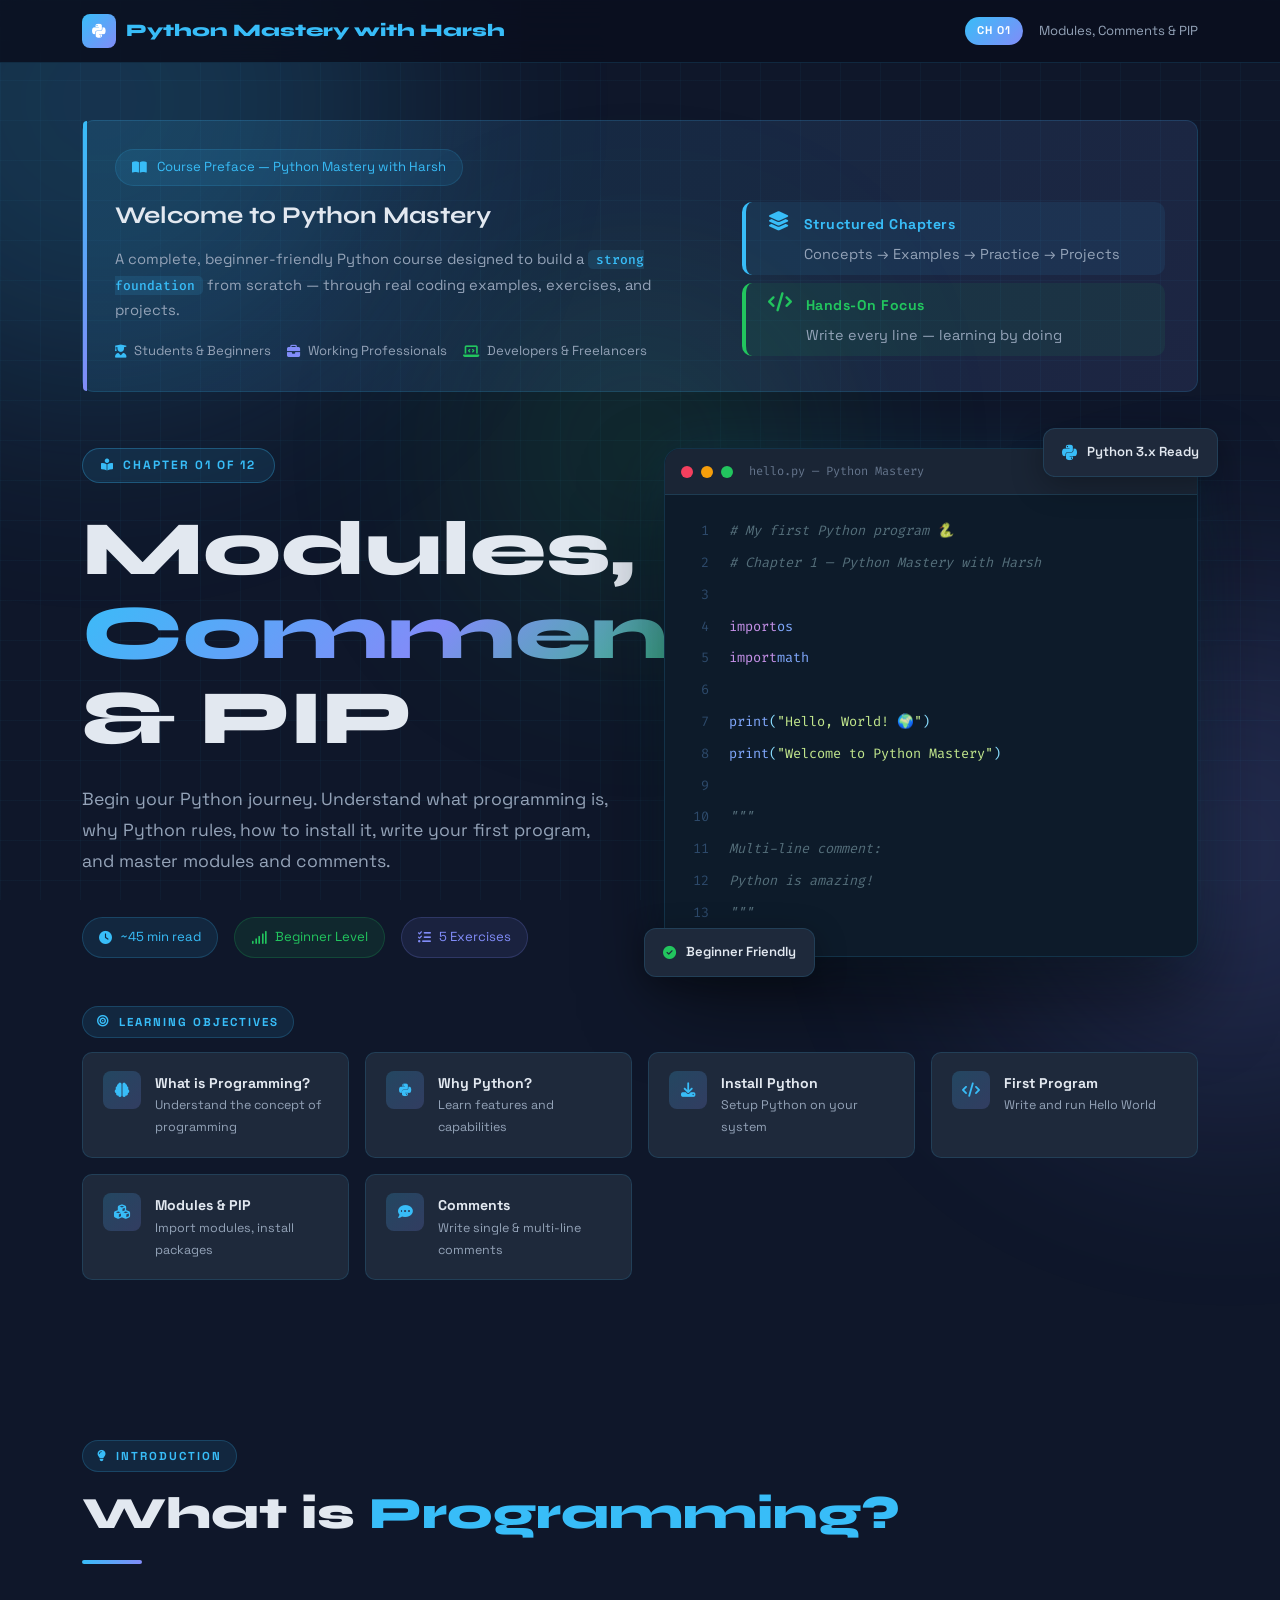
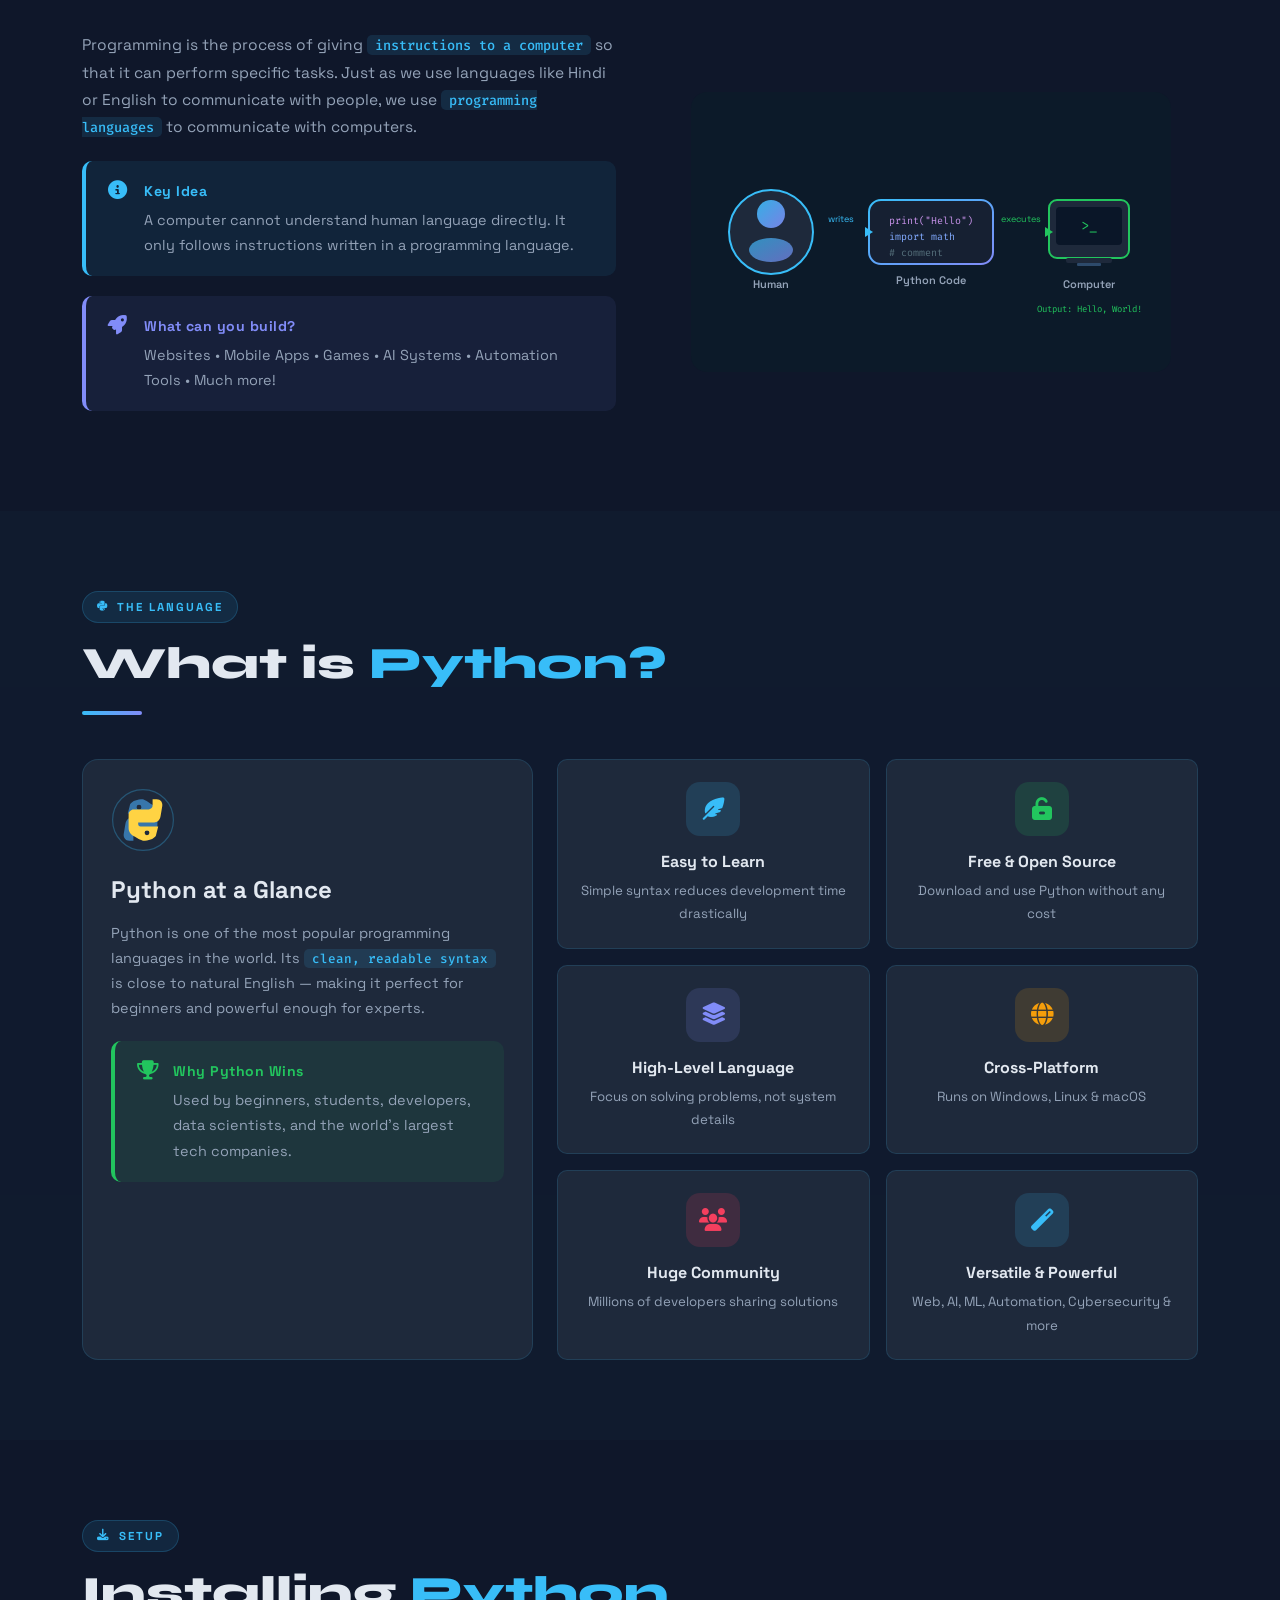
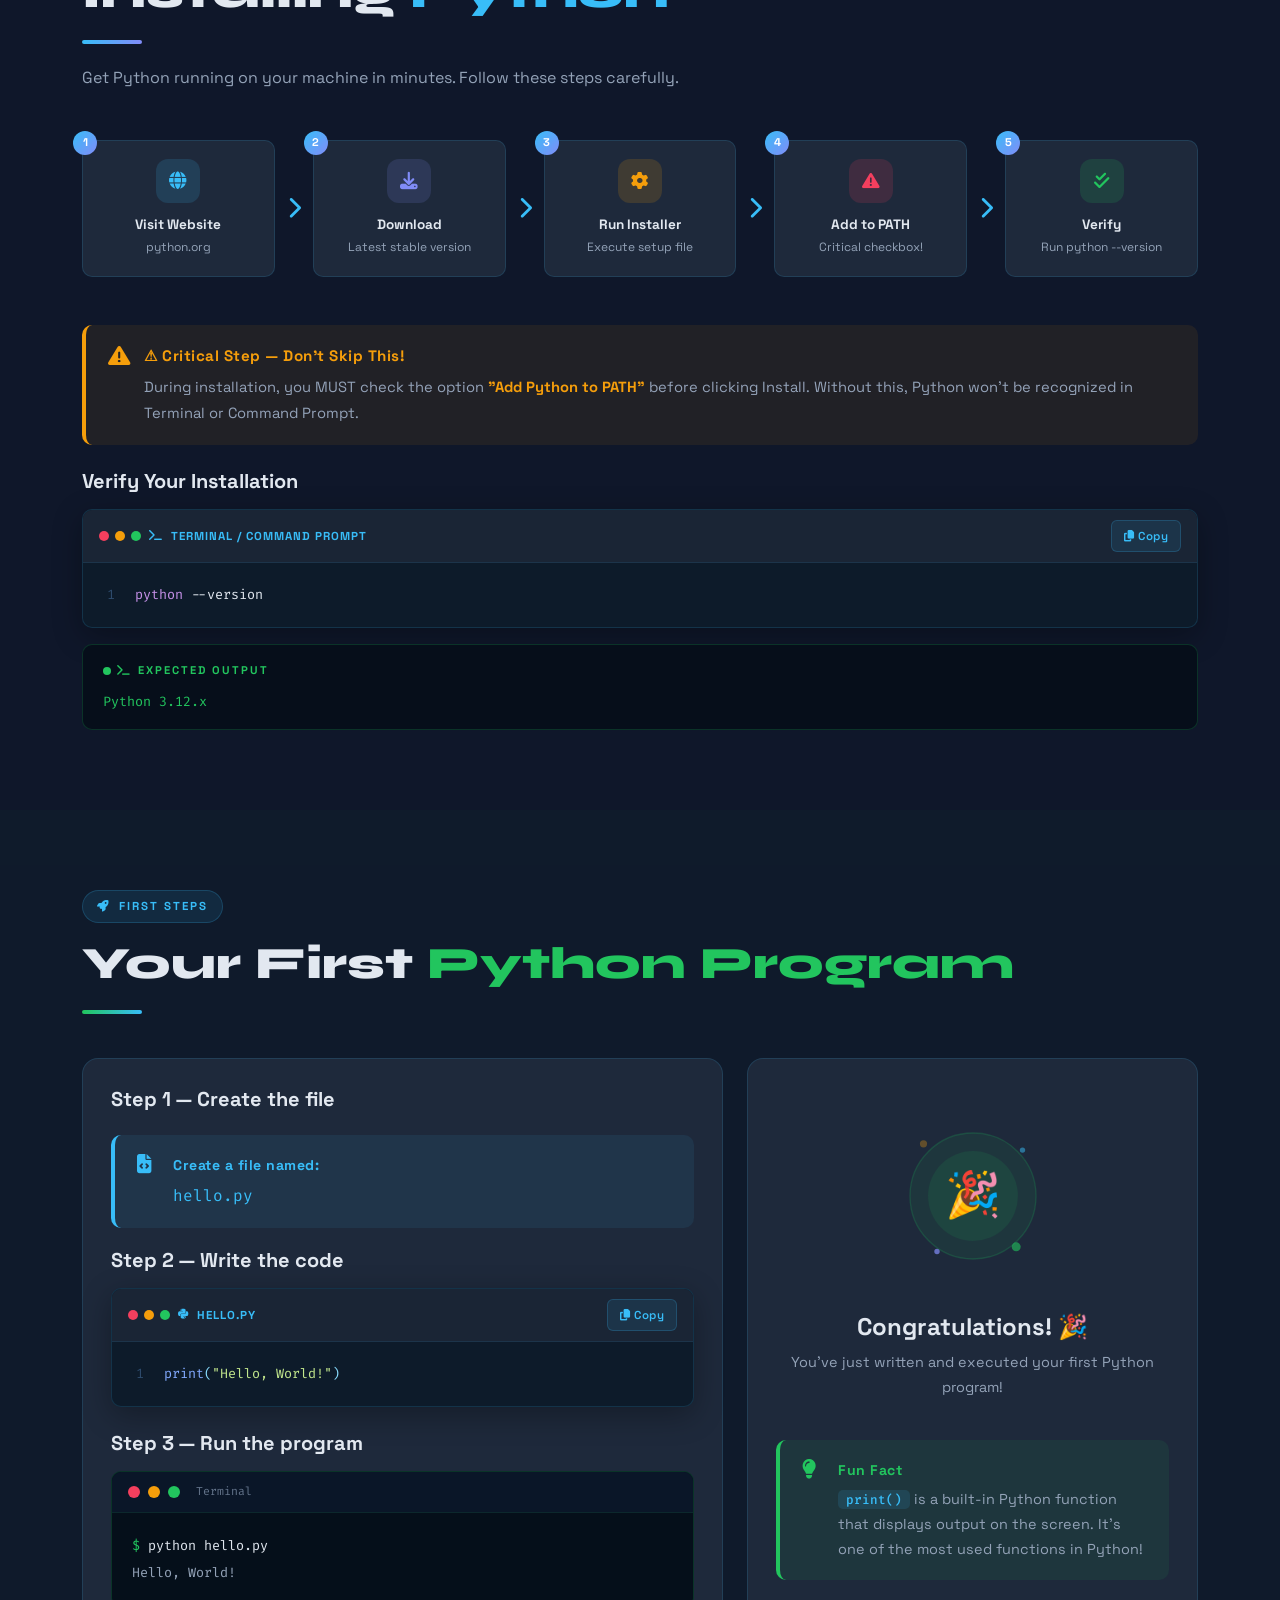
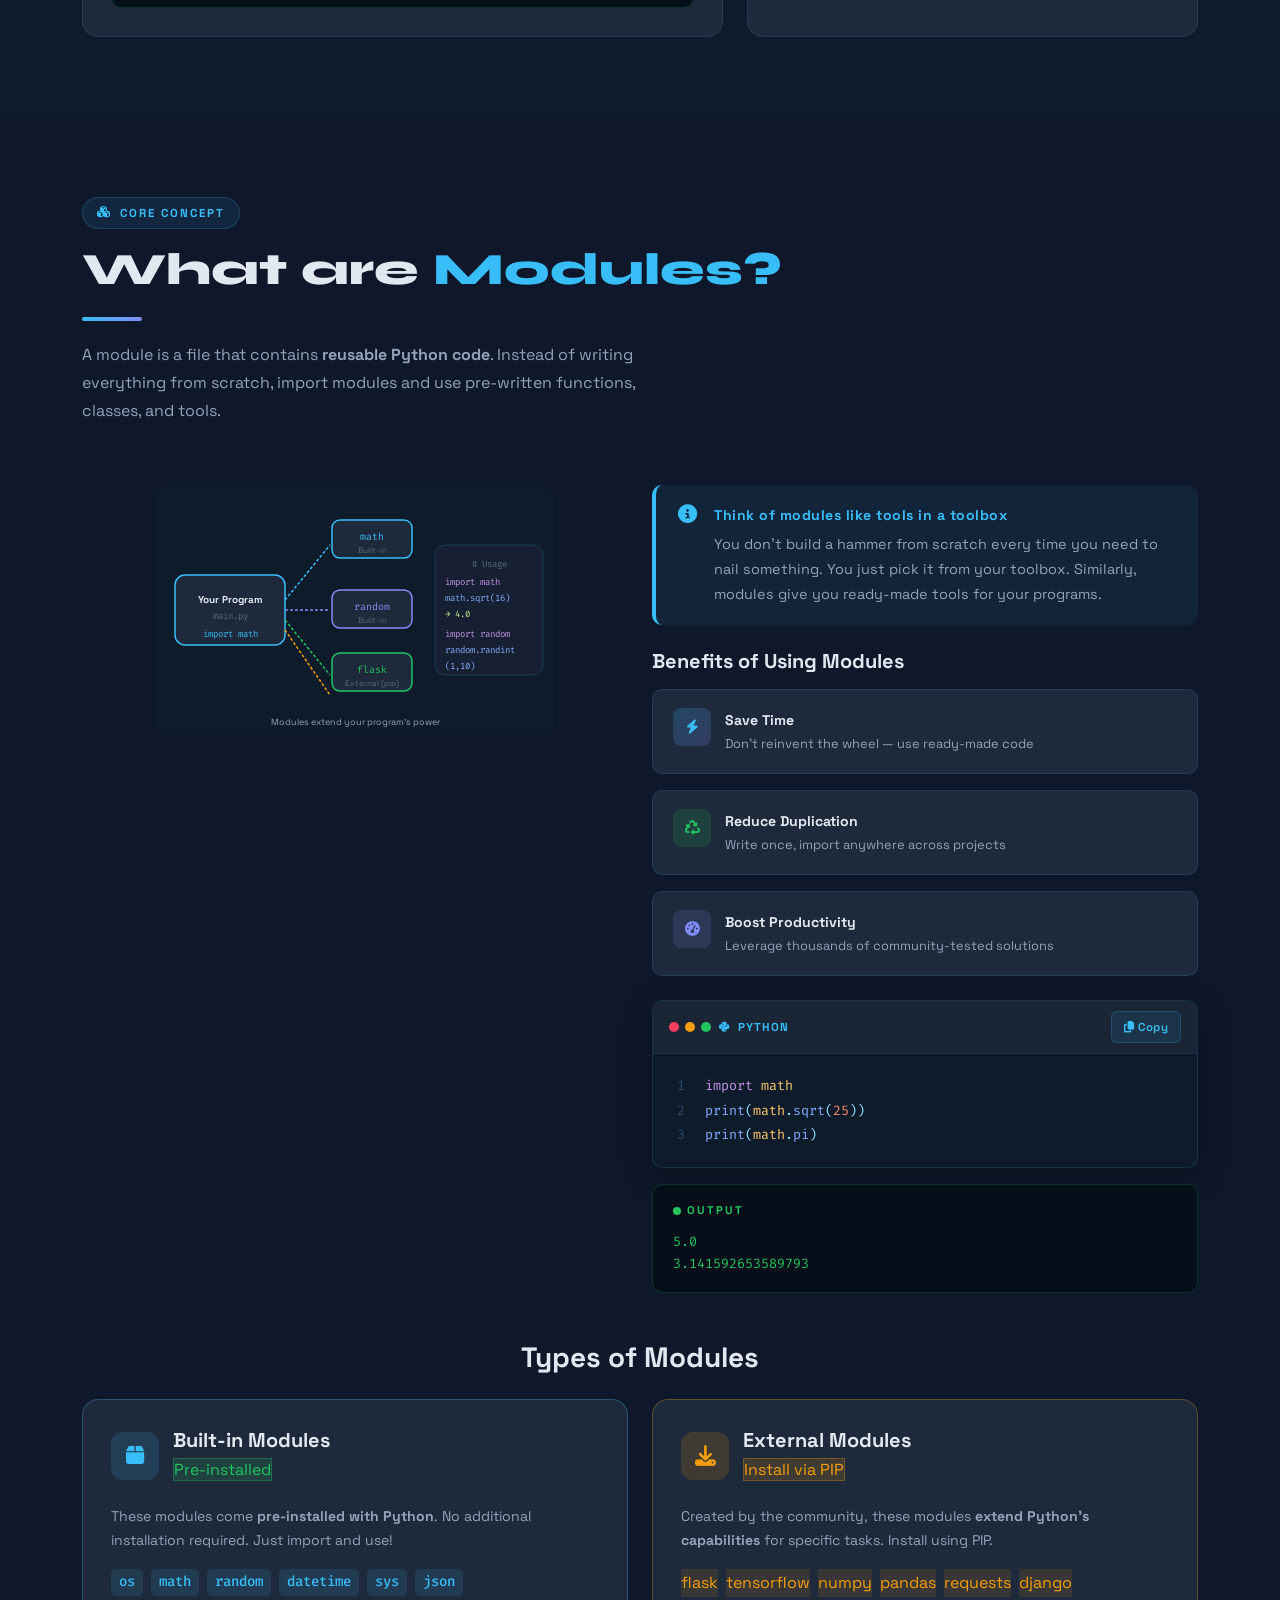
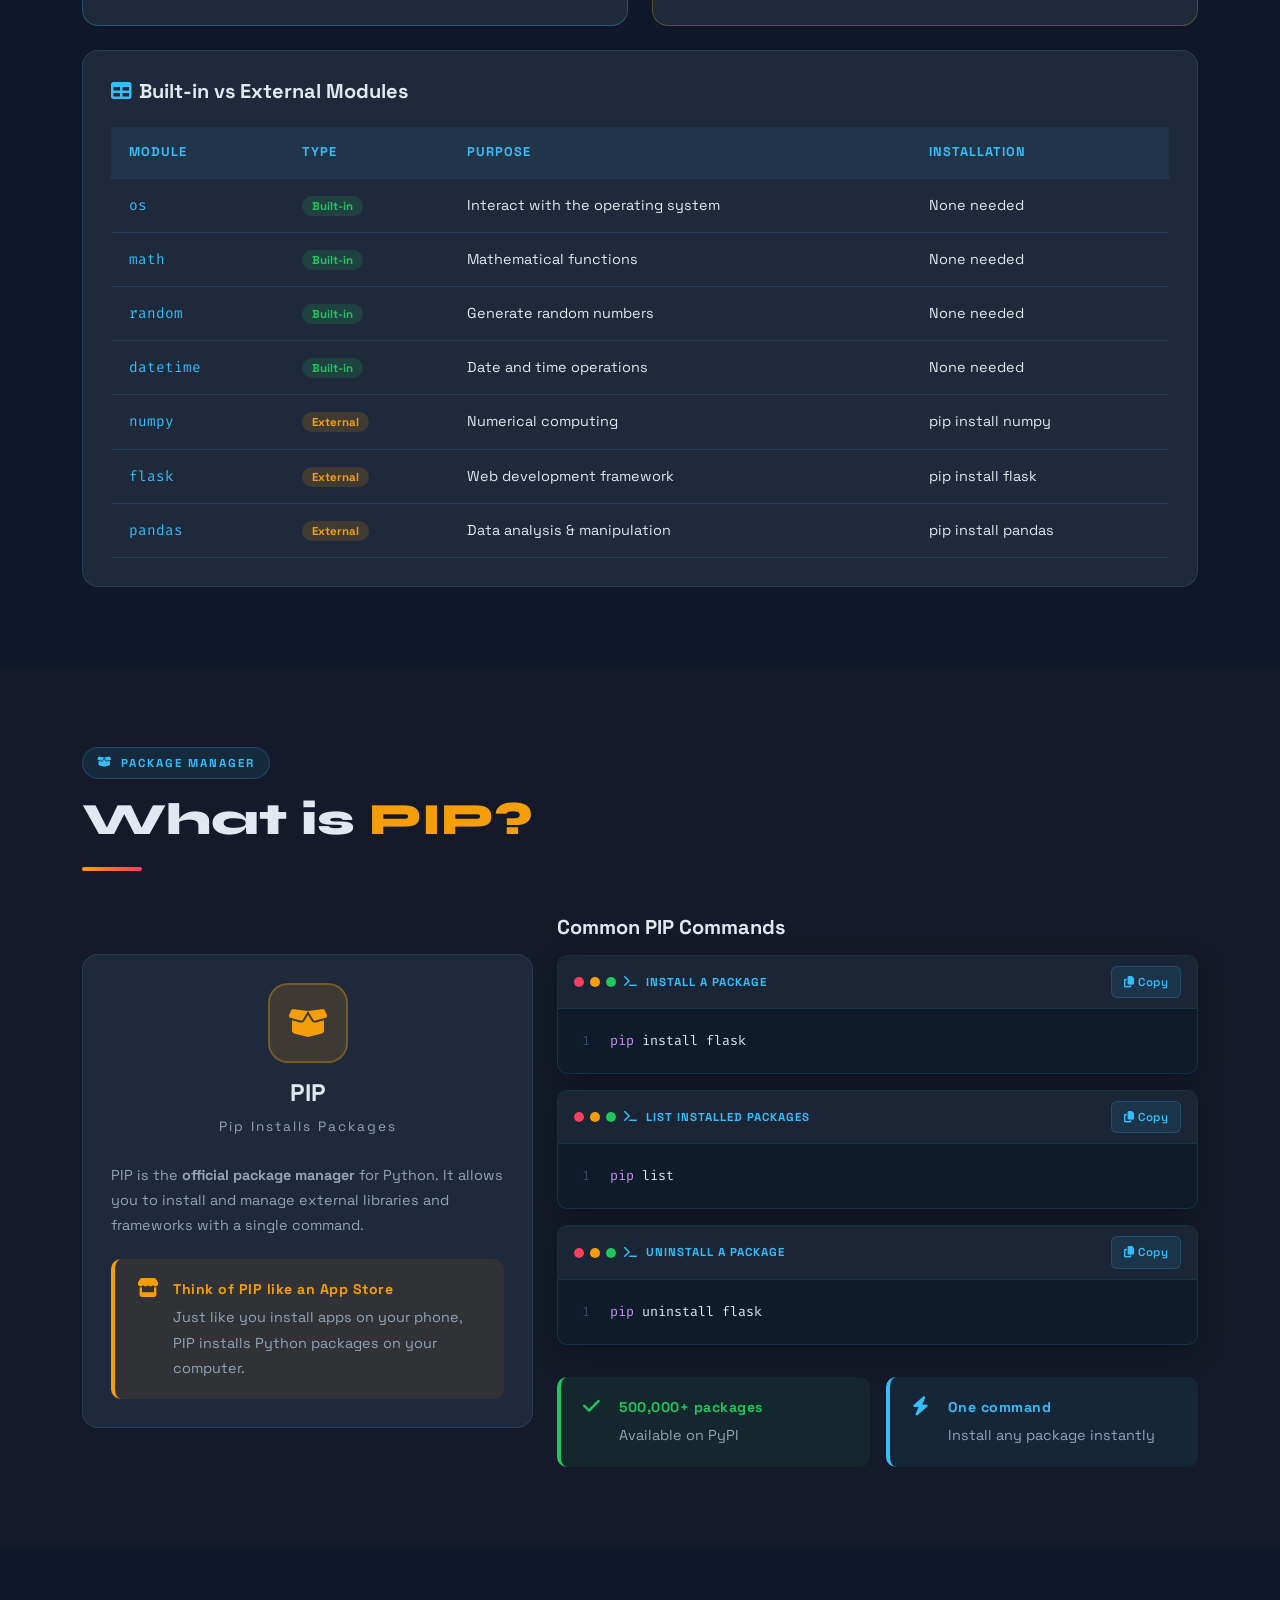
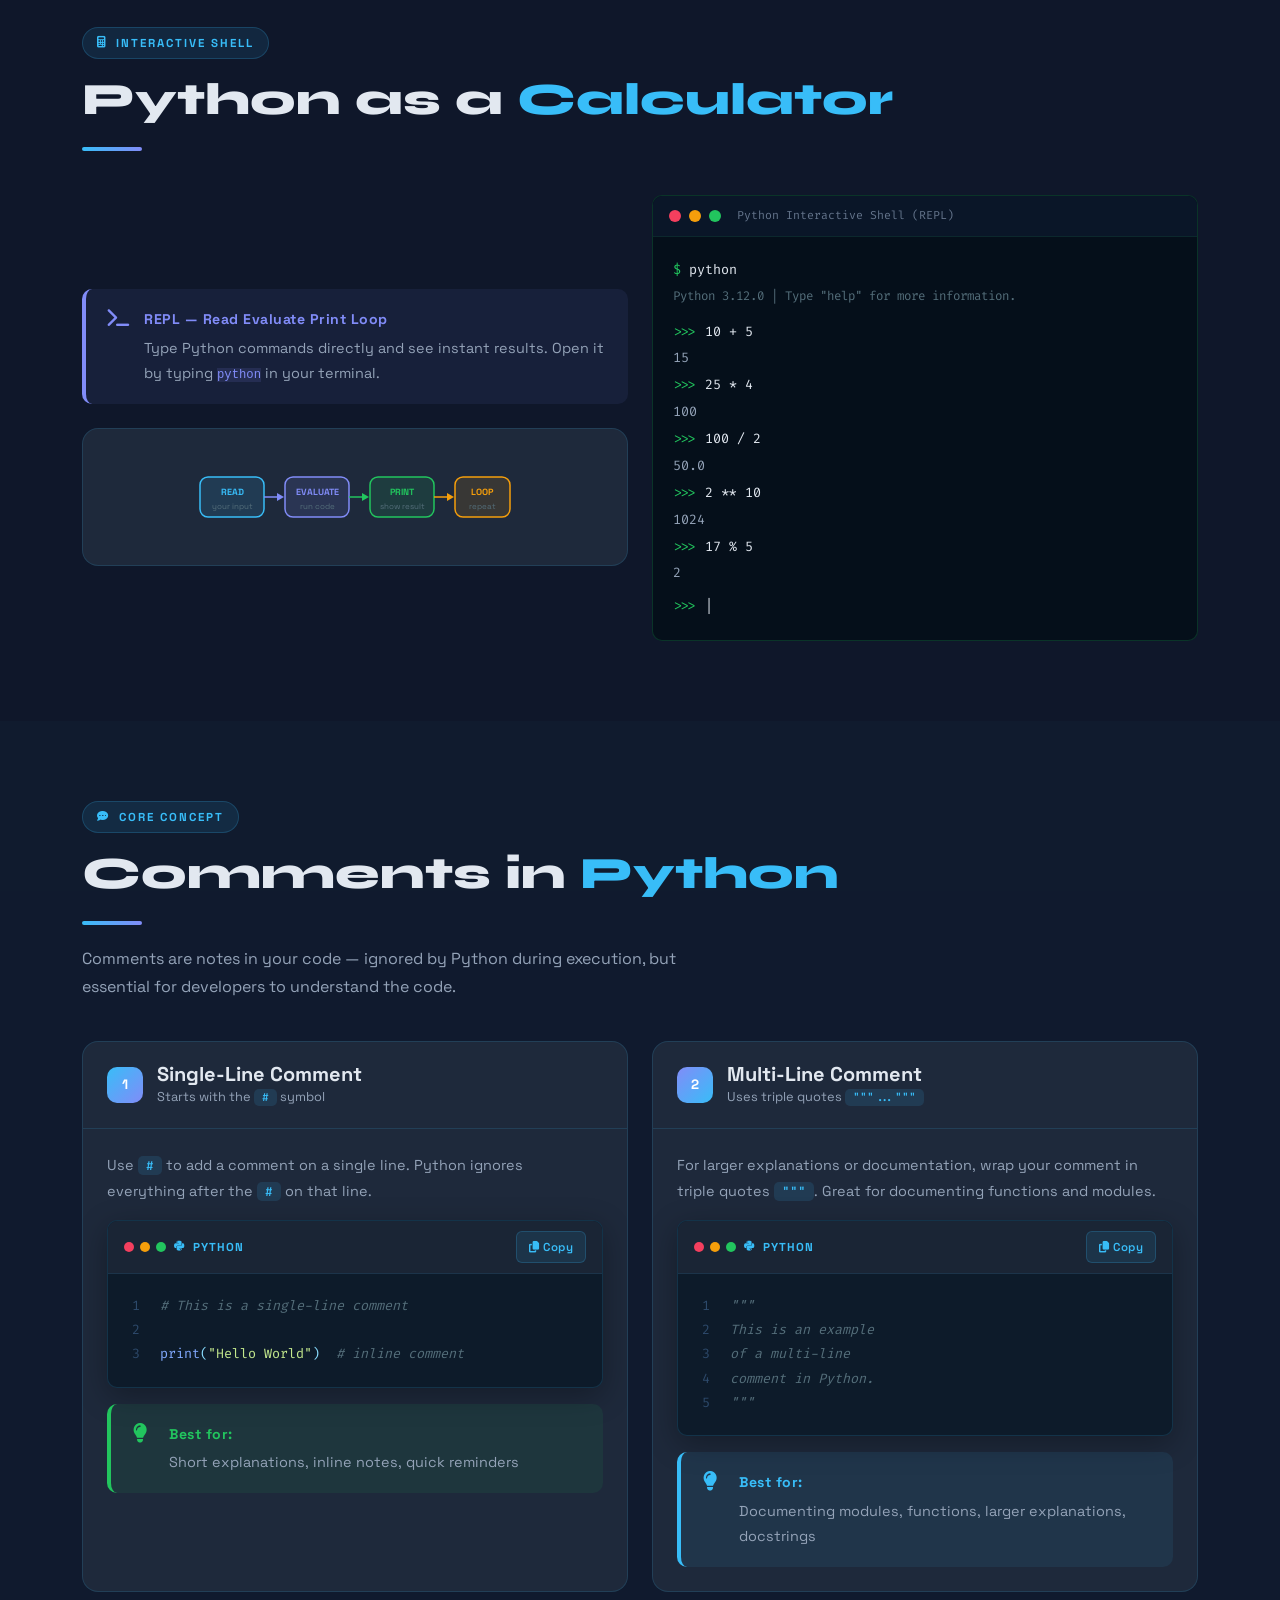
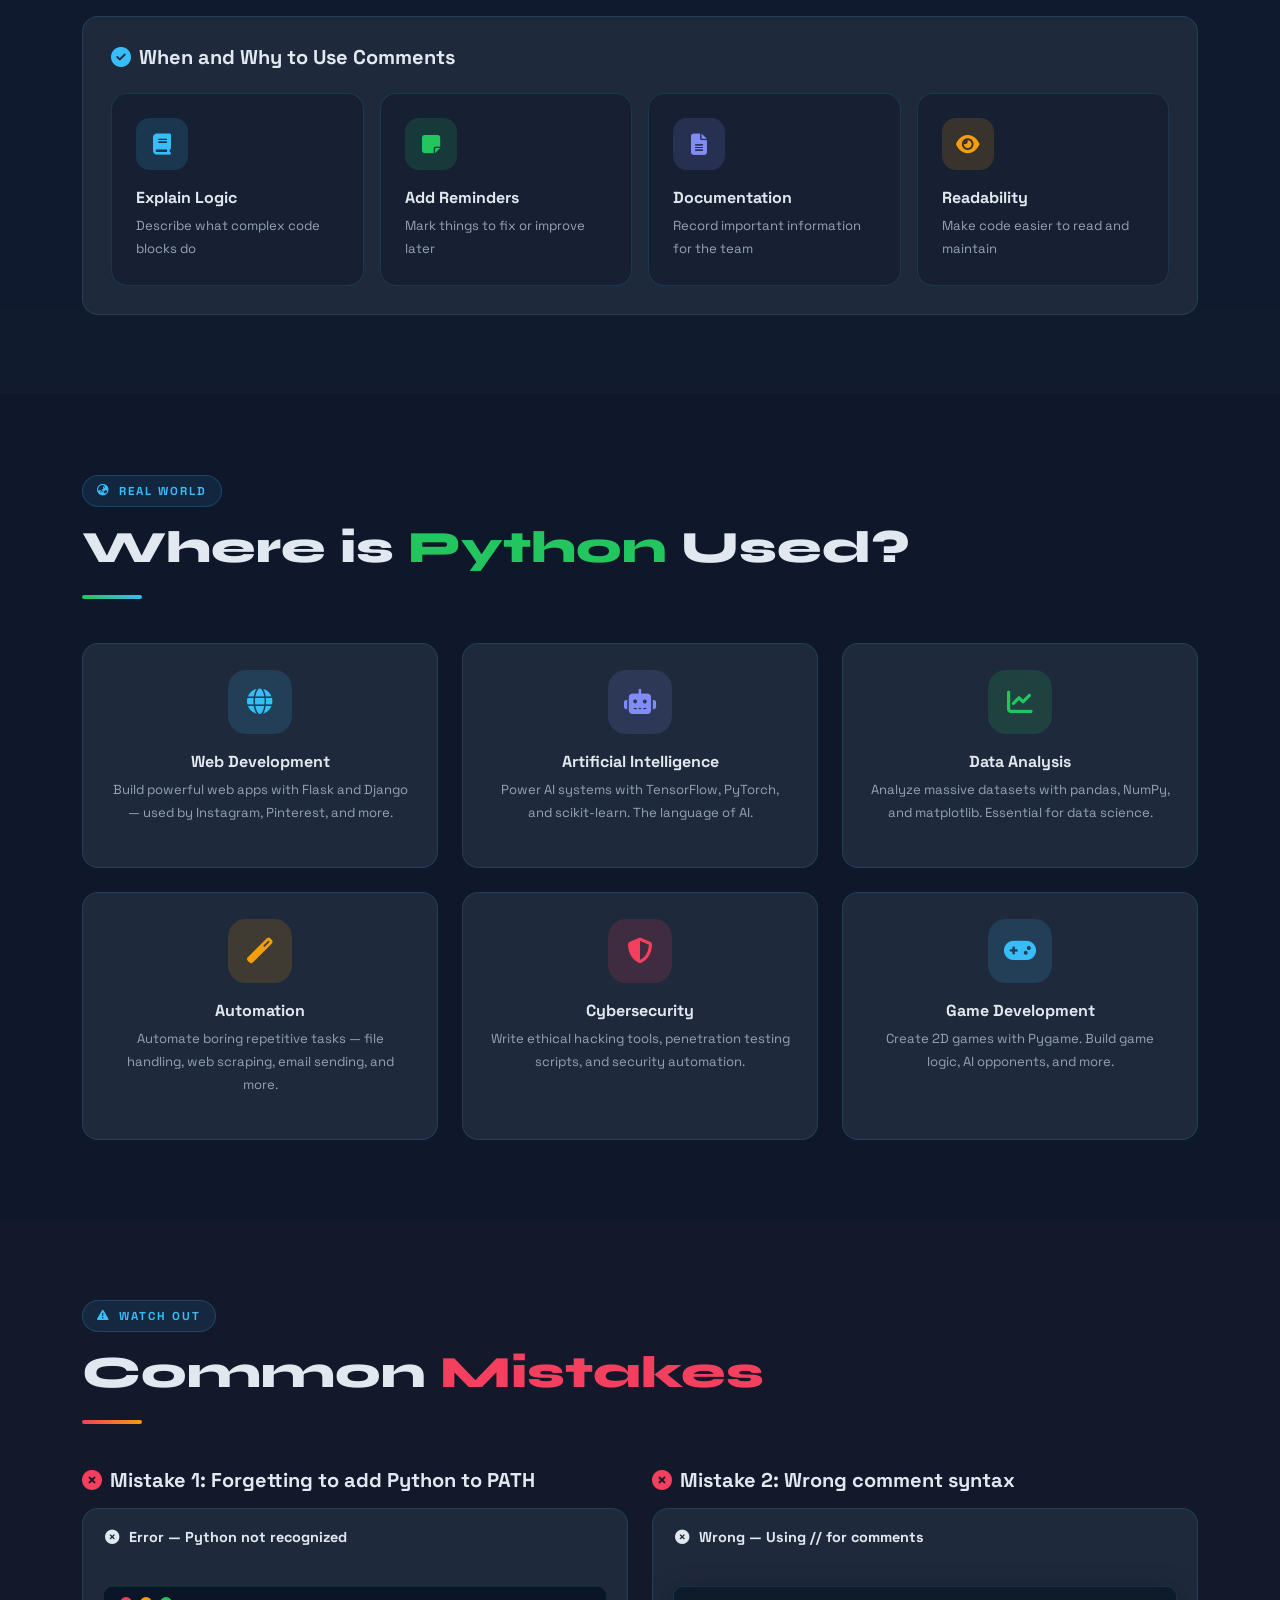
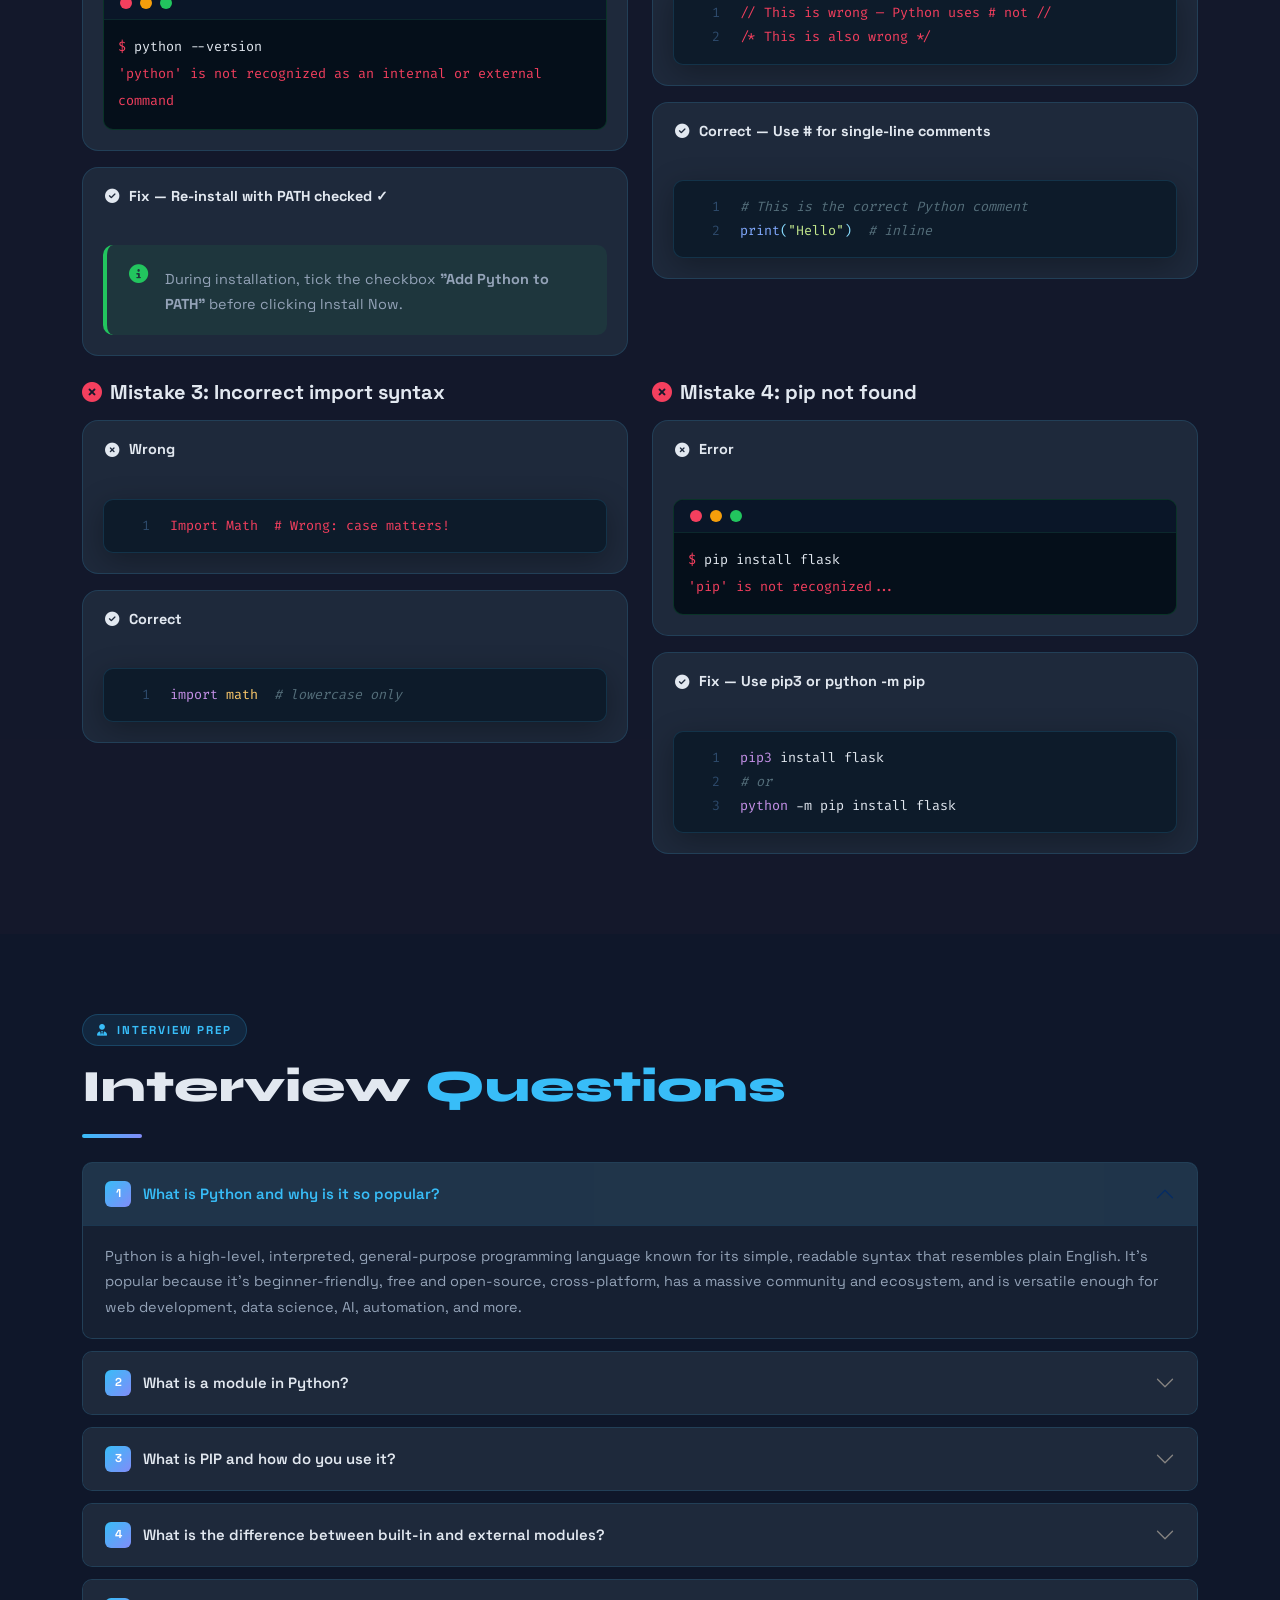
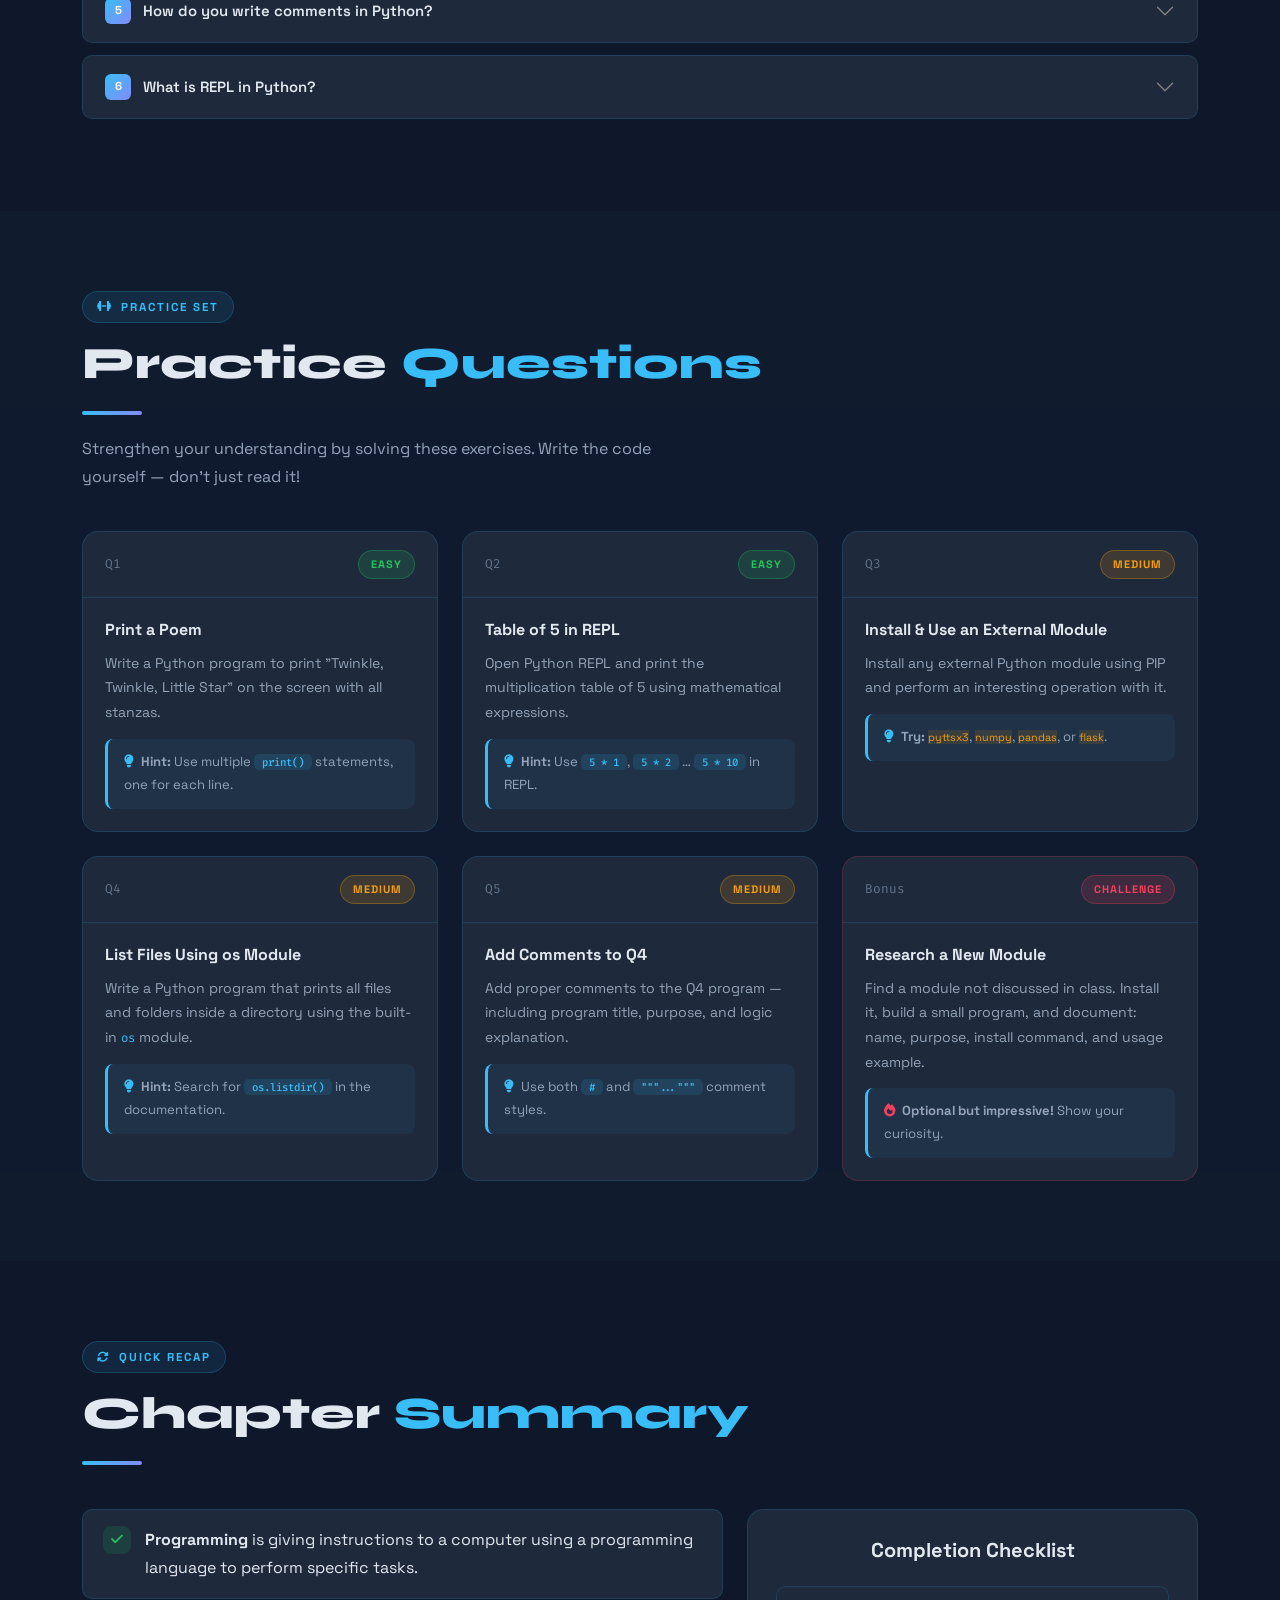
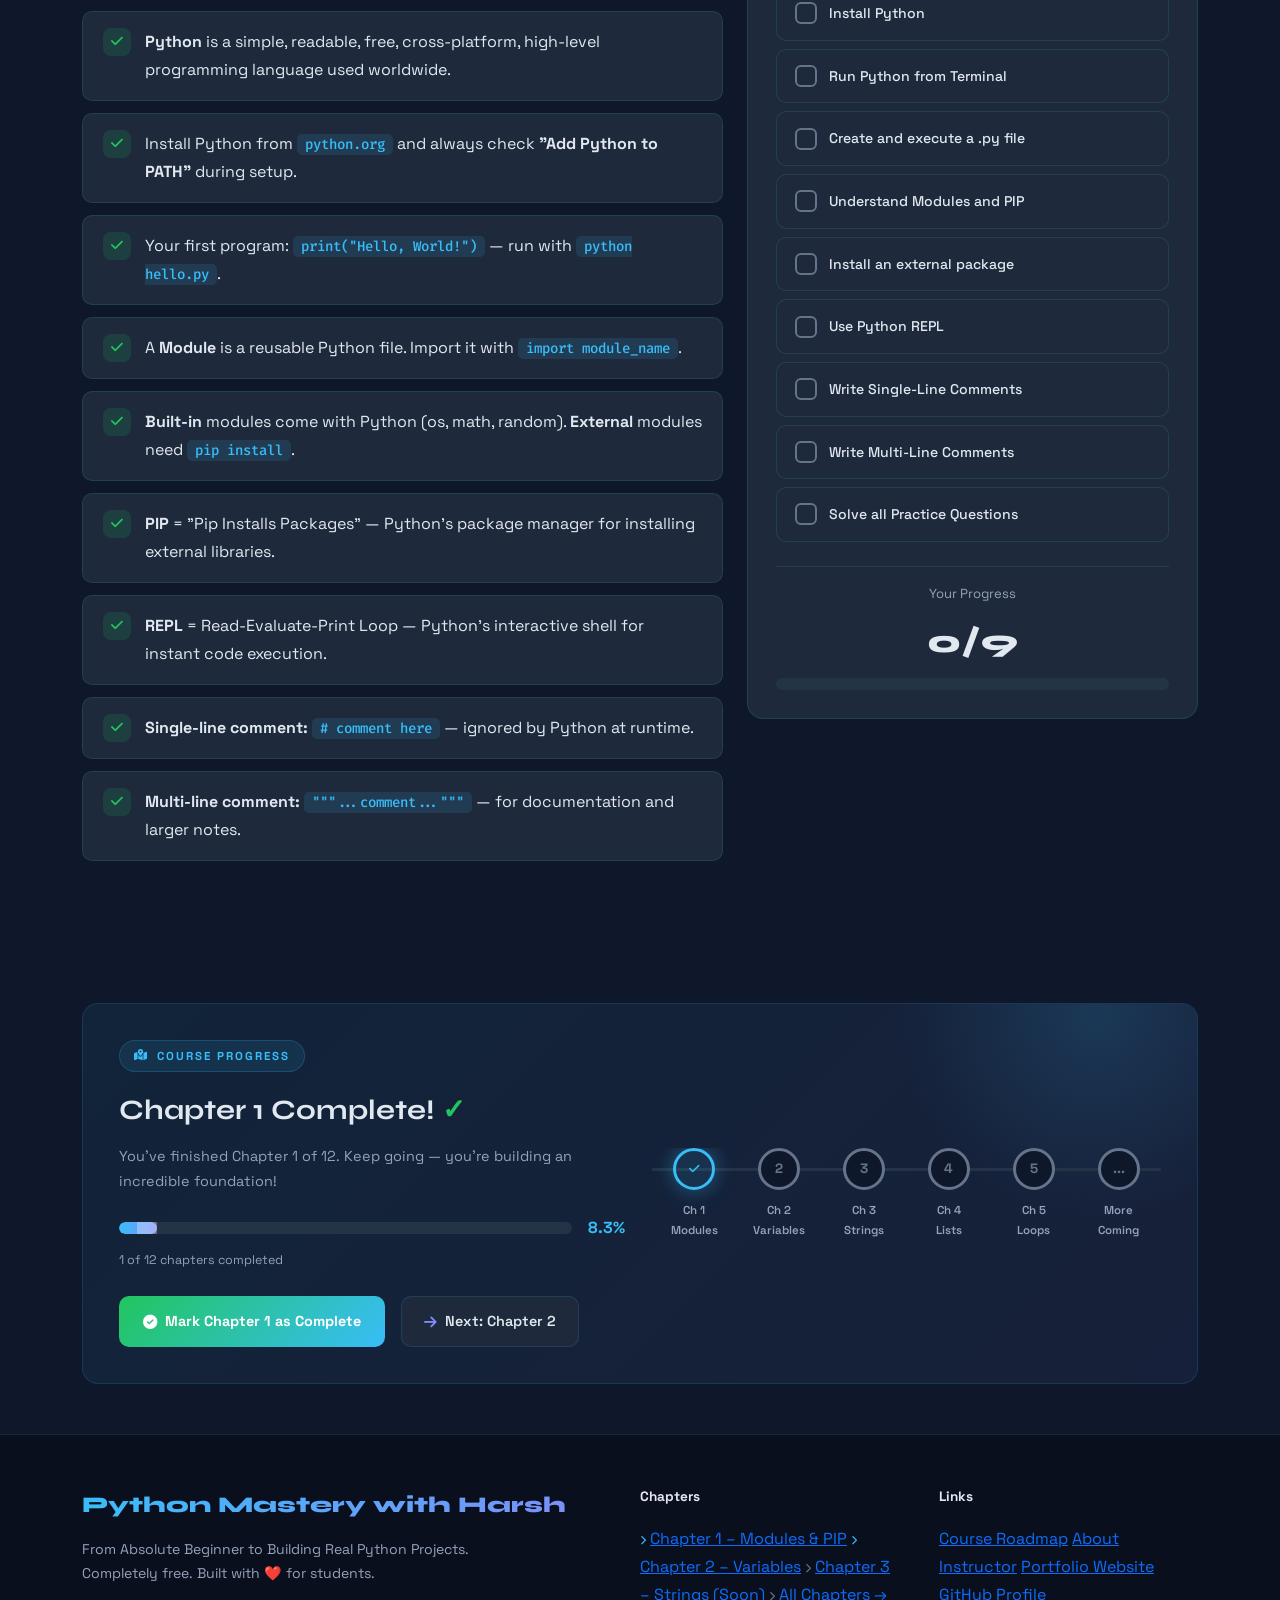
==== Chapter-1/index.html @ 97135c41 "Projext deployed through github pages" ====
<!DOCTYPE html>
<html lang="en">
<head>
<meta charset="UTF-8" />
<meta name="viewport" content="width=device-width, initial-scale=1.0" />
<title>Chapter 1 – Modules, Comments & PIP | Python Mastery with Harsh</title>

<!-- Bootstrap 5 -->
<link href="https://cdn.jsdelivr.net/npm/bootstrap@5.3.2/dist/css/bootstrap.min.css" rel="stylesheet"/>
<!-- AOS -->
<link href="https://unpkg.com/aos@2.3.4/dist/aos.css" rel="stylesheet"/>
<!-- Font Awesome -->
<link href="https://cdnjs.cloudflare.com/ajax/libs/font-awesome/6.5.0/css/all.min.css" rel="stylesheet"/>
<!-- Google Fonts -->
<link href="https://fonts.googleapis.com/css2?family=Fira+Code:wght@400;500;600&family=Space+Grotesk:wght@300;400;500;600;700&family=Syne:wght@400;600;700;800&display=swap" rel="stylesheet"/>

<link rel="stylesheet" href="assets/css/style.css">
</head>
<body>

<div class="bg-orb bg-orb-1"></div>
<div class="bg-orb bg-orb-2"></div>
<div class="bg-orb bg-orb-3"></div>

<!-- ========================
     NAVBAR
======================== -->
<nav class="course-nav">
  <div class="container">
    <div class="d-flex align-items-center justify-content-between">
      <a href="../index.html" class="brand">
        <div class="brand-icon"><i class="fab fa-python"></i></div>
        Python Mastery with Harsh
      </a>
      <div class="d-flex align-items-center gap-3">
        <span class="chapter-badge">CH 01</span>
        <span class="d-none d-md-block" style="font-size:0.82rem;color:var(--text-muted)">Modules, Comments & PIP</span>
      </div>
    </div>
  </div>
</nav>

<!-- ========================
     HERO SECTION
======================== -->
<section class="hero-section" id="hero">
  <div class="container position-relative">

    <!-- PREFACE STRIP -->
    <div class="hero-preface-strip" data-aos="fade-down">
      <div class="preface-author">
        <i class="fas fa-book-open"></i> Course Preface — Python Mastery with Harsh
      </div>
      <div class="row align-items-start">
        <div class="col-md-7">
          <h4 class="fw-bold mb-3" style="font-family:'Syne',sans-serif;">Welcome to Python Mastery</h4>
          <p style="font-size:0.92rem;color:var(--text-muted);margin-bottom:14px;">
            A complete, beginner-friendly Python course designed to build a
            <span class="kw-highlight">strong foundation</span> from scratch — through real coding examples,
            exercises, and projects.
          </p>
          <div class="d-flex flex-wrap gap-3 mt-3">
            <div style="display:flex;align-items:center;gap:8px;font-size:0.82rem;color:var(--text-muted);">
              <i class="fas fa-user-graduate" style="color:#38bdf8"></i> Students &amp; Beginners
            </div>
            <div style="display:flex;align-items:center;gap:8px;font-size:0.82rem;color:var(--text-muted);">
              <i class="fas fa-briefcase" style="color:#818cf8"></i> Working Professionals
            </div>
            <div style="display:flex;align-items:center;gap:8px;font-size:0.82rem;color:var(--text-muted);">
              <i class="fas fa-laptop-code" style="color:#22c55e"></i> Developers &amp; Freelancers
            </div>
          </div>
        </div>
        <div class="col-md-5 mt-3 mt-md-0">
          <div class="d-flex flex-column gap-2">
            <div class="callout callout-blue py-2" style="margin:0">
              <i class="fas fa-layer-group callout-icon" style="color:#38bdf8"></i>
              <div><span class="callout-title" style="color:#38bdf8">Structured Chapters</span><div class="callout-body">Concepts → Examples → Practice → Projects</div></div>
            </div>
            <div class="callout callout-green py-2" style="margin:0">
              <i class="fas fa-code callout-icon" style="color:#22c55e"></i>
              <div><span class="callout-title" style="color:#22c55e">Hands-On Focus</span><div class="callout-body">Write every line — learning by doing</div></div>
            </div>
          </div>
        </div>
      </div>
    </div>

    <!-- HERO MAIN -->
    <div class="row align-items-center g-5">
      <div class="col-lg-6">
        <div class="chapter-number-pill animate-hero">
          <i class="fas fa-book-reader"></i> Chapter 01 of 12
        </div>
        <h1 class="hero-title animate-hero-delay-1">
          Modules,<br>
          <span class="gradient-text">Comments</span><br>
          &amp; PIP
        </h1>
        <p class="hero-desc animate-hero-delay-2">
          Begin your Python journey. Understand what programming is, why Python rules,
          how to install it, write your first program, and master modules and comments.
        </p>
        <div class="d-flex flex-wrap gap-3 animate-hero-delay-3">
          <div style="display:flex;align-items:center;gap:8px;background:rgba(56,189,248,0.1);border:1px solid rgba(56,189,248,0.2);padding:8px 16px;border-radius:30px;font-size:0.82rem;color:var(--accent)">
            <i class="fas fa-clock"></i> ~45 min read
          </div>
          <div style="display:flex;align-items:center;gap:8px;background:rgba(34,197,94,0.1);border:1px solid rgba(34,197,94,0.2);padding:8px 16px;border-radius:30px;font-size:0.82rem;color:#22c55e">
            <i class="fas fa-signal"></i> Beginner Level
          </div>
          <div style="display:flex;align-items:center;gap:8px;background:rgba(129,140,248,0.1);border:1px solid rgba(129,140,248,0.2);padding:8px 16px;border-radius:30px;font-size:0.82rem;color:#818cf8">
            <i class="fas fa-tasks"></i> 5 Exercises
          </div>
        </div>
      </div>
      <div class="col-lg-6">
        <div class="hero-visual" data-aos="fade-left" data-aos-delay="200">
          <div class="hero-code-window">
            <div class="window-bar">
              <span class="dot dot-r"></span>
              <span class="dot dot-y"></span>
              <span class="dot dot-g"></span>
              <span class="window-title">hello.py — Python Mastery</span>
            </div>
            <div class="window-body">
              <div class="code-line"><span class="ln">1</span><span class="cm"># My first Python program 🐍</span></div>
              <div class="code-line"><span class="ln">2</span><span class="cm"># Chapter 1 — Python Mastery with Harsh</span></div>
              <div class="code-line"><span class="ln">3</span></div>
              <div class="code-line"><span class="ln">4</span><span class="kw">import</span><span class="ot"> </span><span class="fn">os</span></div>
              <div class="code-line"><span class="ln">5</span><span class="kw">import</span><span class="ot"> </span><span class="fn">math</span></div>
              <div class="code-line"><span class="ln">6</span></div>
              <div class="code-line"><span class="ln">7</span><span class="fn">print</span><span class="op">(</span><span class="str">"Hello, World! 🌍"</span><span class="op">)</span></div>
              <div class="code-line"><span class="ln">8</span><span class="fn">print</span><span class="op">(</span><span class="str">"Welcome to Python Mastery"</span><span class="op">)</span></div>
              <div class="code-line"><span class="ln">9</span></div>
              <div class="code-line"><span class="ln">10</span><span class="cm">"""</span></div>
              <div class="code-line"><span class="ln">11</span><span class="cm"> Multi-line comment:</span></div>
              <div class="code-line"><span class="ln">12</span><span class="cm"> Python is amazing!</span></div>
              <div class="code-line"><span class="ln">13</span><span class="cm">"""</span></div>
            </div>
          </div>
          <!-- Floating badges -->
          <div class="floating-badge floating-badge-1">
            <i class="fab fa-python" style="color:#38bdf8;font-size:1.1rem"></i>
            <span style="color:var(--text-main)">Python 3.x Ready</span>
          </div>
          <div class="floating-badge floating-badge-2">
            <i class="fas fa-check-circle" style="color:#22c55e"></i>
            <span style="color:var(--text-main)">Beginner Friendly</span>
          </div>
        </div>
      </div>
    </div>

    <!-- LEARNING OBJECTIVES -->
    <div class="mt-5" data-aos="fade-up" data-aos-delay="100">
      <div class="section-label"><i class="fas fa-bullseye"></i> Learning Objectives</div>
      <div class="obj-grid">
        <div class="obj-card"><div class="obj-icon"><i class="fas fa-brain"></i></div><div><div style="font-weight:700;font-size:0.88rem">What is Programming?</div><div style="font-size:0.78rem;color:var(--text-muted)">Understand the concept of programming</div></div></div>
        <div class="obj-card"><div class="obj-icon"><i class="fab fa-python"></i></div><div><div style="font-weight:700;font-size:0.88rem">Why Python?</div><div style="font-size:0.78rem;color:var(--text-muted)">Learn features and capabilities</div></div></div>
        <div class="obj-card"><div class="obj-icon"><i class="fas fa-download"></i></div><div><div style="font-weight:700;font-size:0.88rem">Install Python</div><div style="font-size:0.78rem;color:var(--text-muted)">Setup Python on your system</div></div></div>
        <div class="obj-card"><div class="obj-icon"><i class="fas fa-code"></i></div><div><div style="font-weight:700;font-size:0.88rem">First Program</div><div style="font-size:0.78rem;color:var(--text-muted)">Write and run Hello World</div></div></div>
        <div class="obj-card"><div class="obj-icon"><i class="fas fa-cubes"></i></div><div><div style="font-weight:700;font-size:0.88rem">Modules &amp; PIP</div><div style="font-size:0.78rem;color:var(--text-muted)">Import modules, install packages</div></div></div>
        <div class="obj-card"><div class="obj-icon"><i class="fas fa-comment-dots"></i></div><div><div style="font-weight:700;font-size:0.88rem">Comments</div><div style="font-size:0.78rem;color:var(--text-muted)">Write single &amp; multi-line comments</div></div></div>
      </div>
    </div>
  </div>
</section>

<!-- ========================
     SECTION 1 — PROGRAMMING
======================== -->
<section class="section-gap" id="programming">
  <div class="container">

    <div data-aos="fade-right">
      <div class="section-label"><i class="fas fa-lightbulb"></i> Introduction</div>
      <h2 class="section-title">What is <span style="color:var(--accent)">Programming?</span></h2>
      <div class="section-divider"></div>
    </div>

    <div class="row align-items-center g-5 mt-2">
      <div class="col-lg-6" data-aos="fade-right" data-aos-delay="100">
        <p style="color:var(--text-muted);font-size:0.97rem;margin-bottom:20px;">
          Programming is the process of giving <span class="kw-highlight">instructions to a computer</span> so that it can perform specific tasks.
          Just as we use languages like Hindi or English to communicate with people, we use <span class="kw-highlight">programming languages</span> to communicate with computers.
        </p>
        <div class="callout callout-blue">
          <i class="fas fa-info-circle callout-icon" style="color:#38bdf8"></i>
          <div>
            <div class="callout-title" style="color:#38bdf8">Key Idea</div>
            <div class="callout-body">A computer cannot understand human language directly. It only follows instructions written in a programming language.</div>
          </div>
        </div>
        <div class="callout callout-purple" style="margin-top:16px">
          <i class="fas fa-rocket callout-icon" style="color:#818cf8"></i>
          <div>
            <div class="callout-title" style="color:#818cf8">What can you build?</div>
            <div class="callout-body">Websites • Mobile Apps • Games • AI Systems • Automation Tools • Much more!</div>
          </div>
        </div>
      </div>
      <div class="col-lg-6" data-aos="fade-left" data-aos-delay="200">
        <!-- SVG Illustration: Human → Code → Computer -->
        <div class="illustration-wrap">
          <svg viewBox="0 0 480 280" xmlns="http://www.w3.org/2000/svg" style="width:100%;max-width:480px">
            <defs>
              <linearGradient id="g1" x1="0%" y1="0%" x2="100%" y2="100%">
                <stop offset="0%" style="stop-color:#38bdf8"/>
                <stop offset="100%" style="stop-color:#818cf8"/>
              </linearGradient>
              <linearGradient id="g2" x1="0%" y1="0%" x2="100%" y2="100%">
                <stop offset="0%" style="stop-color:#22c55e"/>
                <stop offset="100%" style="stop-color:#38bdf8"/>
              </linearGradient>
              <filter id="glow-f">
                <feGaussianBlur stdDeviation="3" result="coloredBlur"/>
                <feMerge><feMergeNode in="coloredBlur"/><feMergeNode in="SourceGraphic"/></feMerge>
              </filter>
            </defs>
            <!-- Background -->
            <rect width="480" height="280" rx="16" fill="#0d1b2a" opacity="0.9"/>
            <!-- Human node -->
            <circle cx="80" cy="140" r="42" fill="#1e293b" stroke="#38bdf8" stroke-width="2"/>
            <circle cx="80" cy="122" r="14" fill="url(#g1)" opacity="0.9"/>
            <ellipse cx="80" cy="158" rx="22" ry="12" fill="url(#g1)" opacity="0.7"/>
            <text x="80" y="196" text-anchor="middle" fill="#94a3b8" font-size="11" font-family="Space Grotesk,sans-serif" font-weight="600">Human</text>
            <!-- Code node -->
            <rect x="178" y="108" width="124" height="64" rx="12" fill="#162032" stroke="url(#g1)" stroke-width="2"/>
            <text x="198" y="132" fill="#c792ea" font-size="10" font-family="Fira Code,monospace">print("Hello")</text>
            <text x="198" y="148" fill="#82aaff" font-size="10" font-family="Fira Code,monospace">import math</text>
            <text x="198" y="164" fill="#546e7a" font-size="10" font-family="Fira Code,monospace"># comment</text>
            <text x="240" y="192" text-anchor="middle" fill="#94a3b8" font-size="11" font-family="Space Grotesk,sans-serif" font-weight="600">Python Code</text>
            <!-- Computer node -->
            <rect x="358" y="108" width="80" height="58" rx="8" fill="#1e293b" stroke="#22c55e" stroke-width="2"/>
            <rect x="365" y="115" width="66" height="38" rx="4" fill="#0a1628"/>
            <text x="398" y="138" text-anchor="middle" fill="#22c55e" font-size="14" font-family="Fira Code,monospace">&gt;_</text>
            <rect x="375" y="166" width="46" height="5" rx="2" fill="#1e293b"/>
            <rect x="386" y="171" width="24" height="3" rx="1" fill="#2d4a6b"/>
            <text x="398" y="196" text-anchor="middle" fill="#94a3b8" font-size="11" font-family="Space Grotesk,sans-serif" font-weight="600">Computer</text>
            <!-- Arrows -->
            <line x1="124" y1="140" x2="176" y2="140" stroke="#38bdf8" stroke-width="2" stroke-dasharray="4,3" filter="url(#glow-f)"/>
            <polygon points="174,135 182,140 174,145" fill="#38bdf8"/>
            <line x1="304" y1="140" x2="356" y2="140" stroke="#22c55e" stroke-width="2" stroke-dasharray="4,3" filter="url(#glow-f)"/>
            <polygon points="354,135 362,140 354,145" fill="#22c55e"/>
            <!-- Labels on arrows -->
            <text x="150" y="130" text-anchor="middle" fill="#38bdf8" font-size="9" font-family="Space Grotesk,sans-serif">writes</text>
            <text x="330" y="130" text-anchor="middle" fill="#22c55e" font-size="9" font-family="Space Grotesk,sans-serif">executes</text>
            <!-- Output label -->
            <text x="398" y="220" text-anchor="middle" fill="#22c55e" font-size="9" font-family="Fira Code,monospace">Output: Hello, World!</text>
          </svg>
        </div>
      </div>
    </div>
  </div>
</section>

<!-- ========================
     SECTION 2 — WHAT IS PYTHON
======================== -->
<section class="section-gap" id="python" style="background:rgba(56,189,248,0.02)">
  <div class="container">
    <div data-aos="fade-right">
      <div class="section-label"><i class="fab fa-python"></i> The Language</div>
      <h2 class="section-title">What is <span style="color:var(--accent)">Python?</span></h2>
      <div class="section-divider"></div>
    </div>

    <div class="row g-4 mt-2">
      <div class="col-lg-5" data-aos="fade-right" data-aos-delay="100">
        <div class="glass-card h-100">
          <div class="mb-4">
            <svg viewBox="0 0 80 80" xmlns="http://www.w3.org/2000/svg" style="width:64px;height:64px">
              <defs>
                <linearGradient id="pyg1" x1="0%" y1="0%" x2="100%" y2="100%"><stop offset="0%" style="stop-color:#3776ab"/><stop offset="100%" style="stop-color:#ffd343"/></linearGradient>
              </defs>
              <circle cx="40" cy="40" r="38" fill="#1e293b" stroke="rgba(56,189,248,0.3)" stroke-width="1.5"/>
              <path d="M40 14c-7 0-13 2-16 6l-3 12h22c2 0 3 1 3 3v2H26c-3 0-7 2-8 8l-2 12c-1 5 2 9 7 9h5v-8c0-3 3-5 6-5h18c3 0 6-3 6-6V31c0-5-3-9-8-11A32 32 0 0040 14zm-5 7a3 3 0 110 6 3 3 0 010-6z" fill="#3776ab"/>
              <path d="M40 66c7 0 13-2 16-6l3-12H37c-2 0-3-1-3-3v-2h20c3 0 7-2 8-8l2-12c1-5-2-9-7-9h-5v8c0 3-3 5-6 5H28c-3 0-6 3-6 6v17c0 5 3 9 8 11A32 32 0 0040 66zm5-7a3 3 0 110-6 3 3 0 010 6z" fill="#ffd343"/>
            </svg>
          </div>
          <h4 class="fw-bold mb-3">Python at a Glance</h4>
          <p style="color:var(--text-muted);font-size:0.9rem;margin-bottom:20px;">
            Python is one of the most popular programming languages in the world. Its
            <span class="kw-highlight">clean, readable syntax</span> is close to natural English — making it
            perfect for beginners and powerful enough for experts.
          </p>
          <div class="callout callout-green" style="margin:0">
            <i class="fas fa-trophy callout-icon" style="color:#22c55e"></i>
            <div>
              <div class="callout-title" style="color:#22c55e">Why Python Wins</div>
              <div class="callout-body">Used by beginners, students, developers, data scientists, and the world's largest tech companies.</div>
            </div>
          </div>
        </div>
      </div>
      <div class="col-lg-7" data-aos="fade-left" data-aos-delay="150">
        <div class="feature-grid">
          <div class="feature-card" data-aos="zoom-in" data-aos-delay="100">
            <div class="f-icon" style="background:rgba(56,189,248,0.15)"><i class="fas fa-feather-alt" style="color:#38bdf8"></i></div>
            <h6>Easy to Learn</h6>
            <p>Simple syntax reduces development time drastically</p>
          </div>
          <div class="feature-card" data-aos="zoom-in" data-aos-delay="150">
            <div class="f-icon" style="background:rgba(34,197,94,0.15)"><i class="fas fa-unlock-alt" style="color:#22c55e"></i></div>
            <h6>Free &amp; Open Source</h6>
            <p>Download and use Python without any cost</p>
          </div>
          <div class="feature-card" data-aos="zoom-in" data-aos-delay="200">
            <div class="f-icon" style="background:rgba(129,140,248,0.15)"><i class="fas fa-layer-group" style="color:#818cf8"></i></div>
            <h6>High-Level Language</h6>
            <p>Focus on solving problems, not system details</p>
          </div>
          <div class="feature-card" data-aos="zoom-in" data-aos-delay="250">
            <div class="f-icon" style="background:rgba(245,158,11,0.15)"><i class="fas fa-globe" style="color:#f59e0b"></i></div>
            <h6>Cross-Platform</h6>
            <p>Runs on Windows, Linux &amp; macOS</p>
          </div>
          <div class="feature-card" data-aos="zoom-in" data-aos-delay="300">
            <div class="f-icon" style="background:rgba(244,63,94,0.15)"><i class="fas fa-users" style="color:#f43f5e"></i></div>
            <h6>Huge Community</h6>
            <p>Millions of developers sharing solutions</p>
          </div>
          <div class="feature-card" data-aos="zoom-in" data-aos-delay="350">
            <div class="f-icon" style="background:rgba(56,189,248,0.15)"><i class="fas fa-magic" style="color:#38bdf8"></i></div>
            <h6>Versatile &amp; Powerful</h6>
            <p>Web, AI, ML, Automation, Cybersecurity &amp; more</p>
          </div>
        </div>
      </div>
    </div>
  </div>
</section>

<!-- ========================
     SECTION 3 — INSTALL PYTHON
======================== -->
<section class="section-gap" id="install">
  <div class="container">
    <div data-aos="fade-right">
      <div class="section-label"><i class="fas fa-download"></i> Setup</div>
      <h2 class="section-title">Installing <span style="color:var(--accent)">Python</span></h2>
      <div class="section-divider"></div>
      <p class="section-sub">Get Python running on your machine in minutes. Follow these steps carefully.</p>
    </div>

    <div class="mt-5">
      <!-- Flow Diagram -->
      <div class="flow-container mb-5" data-aos="fade-up">
        <div class="flow-step">
          <div class="step-num">1</div>
          <div class="step-icon" style="background:rgba(56,189,248,0.15)"><i class="fas fa-globe" style="color:#38bdf8"></i></div>
          <div style="font-weight:700;font-size:0.85rem">Visit Website</div>
          <div style="font-size:0.75rem;color:var(--text-muted)">python.org</div>
        </div>
        <div class="flow-arrow"><i class="fas fa-chevron-right"></i></div>
        <div class="flow-step">
          <div class="step-num">2</div>
          <div class="step-icon" style="background:rgba(129,140,248,0.15)"><i class="fas fa-download" style="color:#818cf8"></i></div>
          <div style="font-weight:700;font-size:0.85rem">Download</div>
          <div style="font-size:0.75rem;color:var(--text-muted)">Latest stable version</div>
        </div>
        <div class="flow-arrow"><i class="fas fa-chevron-right"></i></div>
        <div class="flow-step">
          <div class="step-num">3</div>
          <div class="step-icon" style="background:rgba(245,158,11,0.15)"><i class="fas fa-cog" style="color:#f59e0b"></i></div>
          <div style="font-weight:700;font-size:0.85rem">Run Installer</div>
          <div style="font-size:0.75rem;color:var(--text-muted)">Execute setup file</div>
        </div>
        <div class="flow-arrow"><i class="fas fa-chevron-right"></i></div>
        <div class="flow-step">
          <div class="step-num">4</div>
          <div class="step-icon" style="background:rgba(244,63,94,0.15)"><i class="fas fa-exclamation-triangle" style="color:#f43f5e"></i></div>
          <div style="font-weight:700;font-size:0.85rem">Add to PATH</div>
          <div style="font-size:0.75rem;color:var(--text-muted)">Critical checkbox!</div>
        </div>
        <div class="flow-arrow"><i class="fas fa-chevron-right"></i></div>
        <div class="flow-step">
          <div class="step-num">5</div>
          <div class="step-icon" style="background:rgba(34,197,94,0.15)"><i class="fas fa-check-double" style="color:#22c55e"></i></div>
          <div style="font-weight:700;font-size:0.85rem">Verify</div>
          <div style="font-size:0.75rem;color:var(--text-muted)">Run python --version</div>
        </div>
      </div>

      <!-- Critical Warning -->
      <div class="callout callout-warn" data-aos="fade-up">
        <i class="fas fa-exclamation-triangle callout-icon" style="color:#f59e0b;font-size:1.4rem"></i>
        <div>
          <div class="callout-title" style="color:#f59e0b;font-size:0.95rem">⚠ Critical Step — Don't Skip This!</div>
          <div class="callout-body" style="font-size:0.92rem;margin-top:6px">During installation, you MUST check the option <strong style="color:#f59e0b">"Add Python to PATH"</strong> before clicking Install. Without this, Python won't be recognized in Terminal or Command Prompt.</div>
        </div>
      </div>

      <!-- Verification Code Block -->
      <div data-aos="fade-up" data-aos-delay="100">
        <h5 class="fw-bold mt-4 mb-3">Verify Your Installation</h5>
        <div class="code-block">
          <div class="code-topbar">
            <div class="d-flex align-items-center gap-2">
              <div class="code-dots"><div class="code-dot" style="background:#f43f5e"></div><div class="code-dot" style="background:#f59e0b"></div><div class="code-dot" style="background:#22c55e"></div></div>
              <div class="code-lang"><i class="fas fa-terminal"></i> Terminal / Command Prompt</div>
            </div>
            <button class="copy-btn" onclick="copyCode(this,'python --version')">
              <i class="fas fa-copy"></i> Copy
            </button>
          </div>
          <div class="code-content">
            <div class="code-row"><span class="line-no">1</span><span class="code-text"><span class="s-kw">python</span> --version</span></div>
          </div>
        </div>
        <div class="output-box">
          <div class="output-label"><i class="fas fa-terminal"></i> Expected Output</div>
          <div class="output-text">Python 3.12.x</div>
        </div>
      </div>
    </div>
  </div>
</section>

<!-- ========================
     SECTION 4 — FIRST PROGRAM
======================== -->
<section class="section-gap" id="first-program" style="background:rgba(34,197,94,0.02)">
  <div class="container">
    <div data-aos="fade-right">
      <div class="section-label"><i class="fas fa-rocket"></i> First Steps</div>
      <h2 class="section-title">Your First <span style="color:#22c55e">Python Program</span></h2>
      <div class="section-divider" style="background:linear-gradient(90deg,#22c55e,#38bdf8)"></div>
    </div>

    <div class="row g-4 mt-2">
      <div class="col-lg-7" data-aos="fade-right" data-aos-delay="100">
        <div class="glass-card">
          <h5 class="fw-bold mb-4">Step 1 — Create the file</h5>
          <div class="callout callout-blue" style="margin-bottom:20px">
            <i class="fas fa-file-code callout-icon" style="color:#38bdf8"></i>
            <div>
              <div class="callout-title" style="color:#38bdf8">Create a file named:</div>
              <div class="callout-body"><code style="font-family:'Fira Code',monospace;color:#38bdf8;font-size:1rem">hello.py</code></div>
            </div>
          </div>
          <h5 class="fw-bold mb-3">Step 2 — Write the code</h5>
          <div class="code-block">
            <div class="code-topbar">
              <div class="d-flex align-items-center gap-2">
                <div class="code-dots"><div class="code-dot" style="background:#f43f5e"></div><div class="code-dot" style="background:#f59e0b"></div><div class="code-dot" style="background:#22c55e"></div></div>
                <div class="code-lang"><i class="fab fa-python"></i> hello.py</div>
              </div>
              <button class="copy-btn" onclick="copyCode(this,'print(&quot;Hello, World!&quot;)')">
                <i class="fas fa-copy"></i> Copy
              </button>
            </div>
            <div class="code-content">
              <div class="code-row"><span class="line-no">1</span><span class="code-text"><span class="s-fn">print</span><span class="s-op">(</span><span class="s-str">"Hello, World!"</span><span class="s-op">)</span></span></div>
            </div>
          </div>
          <h5 class="fw-bold mb-3 mt-4">Step 3 — Run the program</h5>
          <div class="terminal-box">
            <div class="terminal-bar">
              <span class="dot dot-r"></span><span class="dot dot-y"></span><span class="dot dot-g"></span>
              <span class="terminal-title">Terminal</span>
            </div>
            <div class="terminal-body">
              <div><span class="t-prompt">$ </span><span class="t-cmd">python hello.py</span></div>
              <div><span class="t-output">Hello, World!</span></div>
            </div>
          </div>
        </div>
      </div>
      <div class="col-lg-5" data-aos="fade-left" data-aos-delay="150">
        <div class="glass-card h-100 d-flex flex-column justify-content-center text-center">
          <!-- Celebration SVG -->
          <div class="illustration-wrap mb-3">
            <svg viewBox="0 0 200 180" xmlns="http://www.w3.org/2000/svg" style="width:180px">
              <circle cx="100" cy="90" r="70" fill="rgba(34,197,94,0.08)" stroke="rgba(34,197,94,0.2)" stroke-width="1.5"/>
              <circle cx="100" cy="90" r="50" fill="rgba(34,197,94,0.1)"/>
              <text x="100" y="106" text-anchor="middle" font-size="50">🎉</text>
              <!-- Sparks -->
              <circle cx="45" cy="40" r="4" fill="#f59e0b" opacity="0.8"><animate attributeName="cy" values="40;30;40" dur="1.5s" repeatCount="indefinite"/><animate attributeName="opacity" values="0.8;0.2;0.8" dur="1.5s" repeatCount="indefinite"/></circle>
              <circle cx="155" cy="45" r="3" fill="#38bdf8" opacity="0.8"><animate attributeName="cy" values="45;33;45" dur="1.2s" repeatCount="indefinite"/><animate attributeName="opacity" values="0.8;0.2;0.8" dur="1.2s" repeatCount="indefinite"/></circle>
              <circle cx="60" cy="155" r="3" fill="#818cf8" opacity="0.7"><animate attributeName="cy" values="155;145;155" dur="1.8s" repeatCount="indefinite"/></circle>
              <circle cx="148" cy="148" r="5" fill="#22c55e" opacity="0.6"><animate attributeName="cy" values="148;138;148" dur="1.3s" repeatCount="indefinite"/></circle>
            </svg>
          </div>
          <h4 class="fw-bold mb-2">Congratulations! 🎉</h4>
          <p style="color:var(--text-muted);font-size:0.9rem;margin-bottom:20px">You've just written and executed your first Python program!</p>
          <div class="callout callout-green" style="text-align:left">
            <i class="fas fa-lightbulb callout-icon" style="color:#22c55e"></i>
            <div>
              <div class="callout-title" style="color:#22c55e">Fun Fact</div>
              <div class="callout-body"><span class="kw-highlight">print()</span> is a built-in Python function that displays output on the screen. It's one of the most used functions in Python!</div>
            </div>
          </div>
        </div>
      </div>
    </div>
  </div>
</section>

<!-- ========================
     SECTION 5 — MODULES
======================== -->
<section class="section-gap" id="modules">
  <div class="container">
    <div data-aos="fade-right">
      <div class="section-label"><i class="fas fa-cubes"></i> Core Concept</div>
      <h2 class="section-title">What are <span style="color:var(--accent)">Modules?</span></h2>
      <div class="section-divider"></div>
      <p class="section-sub">A module is a file that contains <strong>reusable Python code</strong>. Instead of writing everything from scratch, import modules and use pre-written functions, classes, and tools.</p>
    </div>

    <div class="row g-4 mt-3">
      <div class="col-lg-6" data-aos="fade-right" data-aos-delay="100">
        <!-- Module Concept Visual -->
        <div class="illustration-wrap">
          <svg viewBox="0 0 400 250" xmlns="http://www.w3.org/2000/svg" style="width:100%;max-width:400px">
            <rect width="400" height="250" rx="16" fill="#0d1b2a"/>
            <!-- Your Program -->
            <rect x="20" y="90" width="110" height="70" rx="10" fill="#1e293b" stroke="#38bdf8" stroke-width="1.5"/>
            <text x="75" y="118" text-anchor="middle" fill="#e2e8f0" font-size="10" font-family="Space Grotesk,sans-serif" font-weight="700">Your Program</text>
            <text x="75" y="134" text-anchor="middle" fill="#546e7a" font-size="9" font-family="Fira Code,monospace">main.py</text>
            <text x="75" y="152" text-anchor="middle" fill="#38bdf8" font-size="9" font-family="Fira Code,monospace">import math</text>
            <!-- Arrows to modules -->
            <line x1="130" y1="115" x2="175" y2="60" stroke="#38bdf8" stroke-width="1.5" stroke-dasharray="3,2"/>
            <line x1="130" y1="125" x2="175" y2="125" stroke="#818cf8" stroke-width="1.5" stroke-dasharray="3,2"/>
            <line x1="130" y1="135" x2="175" y2="190" stroke="#22c55e" stroke-width="1.5" stroke-dasharray="3,2"/>
            <line x1="130" y1="145" x2="175" y2="210" stroke="#f59e0b" stroke-width="1.5" stroke-dasharray="3,2"/>
            <!-- Module boxes -->
            <rect x="177" y="35" width="80" height="38" rx="8" fill="#1e293b" stroke="#38bdf8" stroke-width="1.5"/>
            <text x="217" y="55" text-anchor="middle" fill="#38bdf8" font-size="10" font-family="Fira Code,monospace">math</text>
            <text x="217" y="68" text-anchor="middle" fill="#546e7a" font-size="8" font-family="Space Grotesk,sans-serif">Built-in</text>
            <rect x="177" y="105" width="80" height="38" rx="8" fill="#1e293b" stroke="#818cf8" stroke-width="1.5"/>
            <text x="217" y="125" text-anchor="middle" fill="#818cf8" font-size="10" font-family="Fira Code,monospace">random</text>
            <text x="217" y="138" text-anchor="middle" fill="#546e7a" font-size="8" font-family="Space Grotesk,sans-serif">Built-in</text>
            <rect x="177" y="168" width="80" height="38" rx="8" fill="#1e293b" stroke="#22c55e" stroke-width="1.5"/>
            <text x="217" y="188" text-anchor="middle" fill="#22c55e" font-size="10" font-family="Fira Code,monospace">flask</text>
            <text x="217" y="201" text-anchor="middle" fill="#546e7a" font-size="8" font-family="Space Grotesk,sans-serif">External (pip)</text>
            <!-- Label -->
            <text x="200" y="240" text-anchor="middle" fill="#94a3b8" font-size="9" font-family="Space Grotesk,sans-serif">Modules extend your program's power</text>
            <!-- Import syntax on right -->
            <rect x="280" y="60" width="108" height="130" rx="10" fill="#162032" stroke="rgba(56,189,248,0.2)" stroke-width="1"/>
            <text x="334" y="82" text-anchor="middle" fill="#546e7a" font-size="9" font-family="Fira Code,monospace"># Usage</text>
            <text x="290" y="100" fill="#c792ea" font-size="9" font-family="Fira Code,monospace">import math</text>
            <text x="290" y="116" fill="#82aaff" font-size="9" font-family="Fira Code,monospace">math.sqrt(16)</text>
            <text x="290" y="132" fill="#c3e88d" font-size="9" font-family="Fira Code,monospace">→ 4.0</text>
            <text x="290" y="152" fill="#c792ea" font-size="9" font-family="Fira Code,monospace">import random</text>
            <text x="290" y="168" fill="#82aaff" font-size="9" font-family="Fira Code,monospace">random.randint</text>
            <text x="290" y="184" fill="#82aaff" font-size="9" font-family="Fira Code,monospace">(1,10)</text>
          </svg>
        </div>
      </div>
      <div class="col-lg-6" data-aos="fade-left" data-aos-delay="150">
        <div class="callout callout-blue">
          <i class="fas fa-info-circle callout-icon" style="color:#38bdf8"></i>
          <div>
            <div class="callout-title" style="color:#38bdf8">Think of modules like tools in a toolbox</div>
            <div class="callout-body">You don't build a hammer from scratch every time you need to nail something. You just pick it from your toolbox. Similarly, modules give you ready-made tools for your programs.</div>
          </div>
        </div>

        <h5 class="fw-bold mt-4 mb-3">Benefits of Using Modules</h5>
        <div class="d-flex flex-column gap-3">
          <div class="obj-card"><div class="obj-icon"><i class="fas fa-bolt"></i></div><div><div style="font-weight:700;font-size:0.88rem">Save Time</div><div style="font-size:0.8rem;color:var(--text-muted)">Don't reinvent the wheel — use ready-made code</div></div></div>
          <div class="obj-card"><div class="obj-icon" style="background:rgba(34,197,94,0.15)"><i class="fas fa-recycle" style="color:#22c55e"></i></div><div><div style="font-weight:700;font-size:0.88rem">Reduce Duplication</div><div style="font-size:0.8rem;color:var(--text-muted)">Write once, import anywhere across projects</div></div></div>
          <div class="obj-card"><div class="obj-icon" style="background:rgba(129,140,248,0.15)"><i class="fas fa-tachometer-alt" style="color:#818cf8"></i></div><div><div style="font-weight:700;font-size:0.88rem">Boost Productivity</div><div style="font-size:0.8rem;color:var(--text-muted)">Leverage thousands of community-tested solutions</div></div></div>
        </div>

        <!-- Import Example -->
        <div class="code-block mt-4">
          <div class="code-topbar">
            <div class="d-flex align-items-center gap-2">
              <div class="code-dots"><div class="code-dot" style="background:#f43f5e"></div><div class="code-dot" style="background:#f59e0b"></div><div class="code-dot" style="background:#22c55e"></div></div>
              <div class="code-lang"><i class="fab fa-python"></i> Python</div>
            </div>
            <button class="copy-btn" onclick="copyCode(this,`import math\nprint(math.sqrt(25))\nprint(math.pi)`)">
              <i class="fas fa-copy"></i> Copy
            </button>
          </div>
          <div class="code-content">
            <div class="code-row"><span class="line-no">1</span><span class="code-text"><span class="s-kw">import</span> <span class="s-mod">math</span></span></div>
            <div class="code-row"><span class="line-no">2</span><span class="code-text"><span class="s-fn">print</span><span class="s-op">(</span><span class="s-mod">math</span><span class="s-op">.</span><span class="s-fn">sqrt</span><span class="s-op">(</span><span class="s-num">25</span><span class="s-op">))</span></span></div>
            <div class="code-row"><span class="line-no">3</span><span class="code-text"><span class="s-fn">print</span><span class="s-op">(</span><span class="s-mod">math</span><span class="s-op">.</span><span class="s-fn">pi</span><span class="s-op">)</span></span></div>
          </div>
        </div>
        <div class="output-box">
          <div class="output-label">Output</div>
          <div class="output-text">5.0<br>3.141592653589793</div>
        </div>
      </div>
    </div>

    <!-- Types of Modules -->
    <div class="mt-5">
      <h3 class="fw-bold mb-4 text-center" data-aos="fade-up">Types of Modules</h3>
      <div class="row g-4">
        <div class="col-md-6" data-aos="fade-right" data-aos-delay="100">
          <div class="glass-card h-100" style="border-color:rgba(56,189,248,0.3)">
            <div style="display:flex;align-items:center;gap:14px;margin-bottom:20px">
              <div style="width:48px;height:48px;background:rgba(56,189,248,0.15);border-radius:12px;display:flex;align-items:center;justify-content:center;font-size:1.3rem;color:#38bdf8"><i class="fas fa-box"></i></div>
              <div>
                <h5 class="fw-bold mb-1">Built-in Modules</h5>
                <span class="diff-easy">Pre-installed</span>
              </div>
            </div>
            <p style="color:var(--text-muted);font-size:0.88rem;margin-bottom:16px">These modules come <strong>pre-installed with Python</strong>. No additional installation required. Just import and use!</p>
            <div class="d-flex flex-wrap gap-2">
              <span class="kw-highlight">os</span>
              <span class="kw-highlight">math</span>
              <span class="kw-highlight">random</span>
              <span class="kw-highlight">datetime</span>
              <span class="kw-highlight">sys</span>
              <span class="kw-highlight">json</span>
            </div>
          </div>
        </div>
        <div class="col-md-6" data-aos="fade-left" data-aos-delay="150">
          <div class="glass-card h-100" style="border-color:rgba(245,158,11,0.3)">
            <div style="display:flex;align-items:center;gap:14px;margin-bottom:20px">
              <div style="width:48px;height:48px;background:rgba(245,158,11,0.15);border-radius:12px;display:flex;align-items:center;justify-content:center;font-size:1.3rem;color:#f59e0b"><i class="fas fa-download"></i></div>
              <div>
                <h5 class="fw-bold mb-1">External Modules</h5>
                <span class="diff-medium">Install via PIP</span>
              </div>
            </div>
            <p style="color:var(--text-muted);font-size:0.88rem;margin-bottom:16px">Created by the community, these modules <strong>extend Python's capabilities</strong> for specific tasks. Install using PIP.</p>
            <div class="d-flex flex-wrap gap-2">
              <span class="kw-warn">flask</span>
              <span class="kw-warn">tensorflow</span>
              <span class="kw-warn">numpy</span>
              <span class="kw-warn">pandas</span>
              <span class="kw-warn">requests</span>
              <span class="kw-warn">django</span>
            </div>
          </div>
        </div>
      </div>

      <!-- Comparison Table -->
      <div class="glass-card mt-4" data-aos="fade-up">
        <h5 class="fw-bold mb-4"><i class="fas fa-table me-2" style="color:var(--accent)"></i>Built-in vs External Modules</h5>
        <div class="table-responsive">
          <table class="compare-table">
            <thead>
              <tr>
                <th>Module</th>
                <th>Type</th>
                <th>Purpose</th>
                <th>Installation</th>
              </tr>
            </thead>
            <tbody>
              <tr><td>os</td><td><span class="badge-built">Built-in</span></td><td>Interact with the operating system</td><td>None needed</td></tr>
              <tr><td>math</td><td><span class="badge-built">Built-in</span></td><td>Mathematical functions</td><td>None needed</td></tr>
              <tr><td>random</td><td><span class="badge-built">Built-in</span></td><td>Generate random numbers</td><td>None needed</td></tr>
              <tr><td>datetime</td><td><span class="badge-built">Built-in</span></td><td>Date and time operations</td><td>None needed</td></tr>
              <tr><td>numpy</td><td><span class="badge-ext">External</span></td><td>Numerical computing</td><td>pip install numpy</td></tr>
              <tr><td>flask</td><td><span class="badge-ext">External</span></td><td>Web development framework</td><td>pip install flask</td></tr>
              <tr><td>pandas</td><td><span class="badge-ext">External</span></td><td>Data analysis &amp; manipulation</td><td>pip install pandas</td></tr>
            </tbody>
          </table>
        </div>
      </div>
    </div>
  </div>
</section>

<!-- ========================
     SECTION 6 — PIP
======================== -->
<section class="section-gap" id="pip" style="background:rgba(245,158,11,0.02)">
  <div class="container">
    <div data-aos="fade-right">
      <div class="section-label"><i class="fas fa-box-open"></i> Package Manager</div>
      <h2 class="section-title">What is <span style="color:#f59e0b">PIP?</span></h2>
      <div class="section-divider" style="background:linear-gradient(90deg,#f59e0b,#f43f5e)"></div>
    </div>

    <div class="row g-4 mt-3 align-items-center">
      <div class="col-lg-5" data-aos="fade-right" data-aos-delay="100">
        <div class="glass-card">
          <div style="text-align:center;margin-bottom:24px">
            <div style="width:80px;height:80px;background:rgba(245,158,11,0.15);border-radius:20px;display:flex;align-items:center;justify-content:center;font-size:2rem;margin:0 auto 16px;border:2px solid rgba(245,158,11,0.3)">
              <i class="fas fa-box-open" style="color:#f59e0b"></i>
            </div>
            <h4 class="fw-bold mb-2">PIP</h4>
            <div style="font-size:0.85rem;color:var(--text-muted);letter-spacing:2px">Pip Installs Packages</div>
          </div>
          <p style="color:var(--text-muted);font-size:0.9rem;margin-bottom:20px">PIP is the <strong>official package manager</strong> for Python. It allows you to install and manage external libraries and frameworks with a single command.</p>
          <div class="callout callout-warn" style="margin:0">
            <i class="fas fa-store callout-icon" style="color:#f59e0b"></i>
            <div>
              <div class="callout-title" style="color:#f59e0b">Think of PIP like an App Store</div>
              <div class="callout-body">Just like you install apps on your phone, PIP installs Python packages on your computer.</div>
            </div>
          </div>
        </div>
      </div>
      <div class="col-lg-7" data-aos="fade-left" data-aos-delay="150">
        <h5 class="fw-bold mb-3">Common PIP Commands</h5>

        <div class="code-block mb-3">
          <div class="code-topbar">
            <div class="d-flex align-items-center gap-2">
              <div class="code-dots"><div class="code-dot" style="background:#f43f5e"></div><div class="code-dot" style="background:#f59e0b"></div><div class="code-dot" style="background:#22c55e"></div></div>
              <div class="code-lang"><i class="fas fa-terminal"></i> Install a package</div>
            </div>
            <button class="copy-btn" onclick="copyCode(this,'pip install flask')"><i class="fas fa-copy"></i> Copy</button>
          </div>
          <div class="code-content">
            <div class="code-row"><span class="line-no">1</span><span class="code-text"><span class="s-kw">pip</span> install flask</span></div>
          </div>
        </div>

        <div class="code-block mb-3">
          <div class="code-topbar">
            <div class="d-flex align-items-center gap-2">
              <div class="code-dots"><div class="code-dot" style="background:#f43f5e"></div><div class="code-dot" style="background:#f59e0b"></div><div class="code-dot" style="background:#22c55e"></div></div>
              <div class="code-lang"><i class="fas fa-terminal"></i> List installed packages</div>
            </div>
            <button class="copy-btn" onclick="copyCode(this,'pip list')"><i class="fas fa-copy"></i> Copy</button>
          </div>
          <div class="code-content">
            <div class="code-row"><span class="line-no">1</span><span class="code-text"><span class="s-kw">pip</span> list</span></div>
          </div>
        </div>

        <div class="code-block mb-3">
          <div class="code-topbar">
            <div class="d-flex align-items-center gap-2">
              <div class="code-dots"><div class="code-dot" style="background:#f43f5e"></div><div class="code-dot" style="background:#f59e0b"></div><div class="code-dot" style="background:#22c55e"></div></div>
              <div class="code-lang"><i class="fas fa-terminal"></i> Uninstall a package</div>
            </div>
            <button class="copy-btn" onclick="copyCode(this,'pip uninstall flask')"><i class="fas fa-copy"></i> Copy</button>
          </div>
          <div class="code-content">
            <div class="code-row"><span class="line-no">1</span><span class="code-text"><span class="s-kw">pip</span> uninstall flask</span></div>
          </div>
        </div>

        <div class="row g-3 mt-2">
          <div class="col-sm-6">
            <div class="callout callout-green" style="margin:0">
              <i class="fas fa-check callout-icon" style="color:#22c55e"></i>
              <div><div class="callout-title" style="color:#22c55e">500,000+ packages</div><div class="callout-body">Available on PyPI</div></div>
            </div>
          </div>
          <div class="col-sm-6">
            <div class="callout callout-blue" style="margin:0">
              <i class="fas fa-bolt callout-icon" style="color:#38bdf8"></i>
              <div><div class="callout-title" style="color:#38bdf8">One command</div><div class="callout-body">Install any package instantly</div></div>
            </div>
          </div>
        </div>
      </div>
    </div>
  </div>
</section>

<!-- ========================
     SECTION 7 — REPL / CALCULATOR
======================== -->
<section class="section-gap" id="repl">
  <div class="container">
    <div data-aos="fade-right">
      <div class="section-label"><i class="fas fa-calculator"></i> Interactive Shell</div>
      <h2 class="section-title">Python as a <span style="color:var(--accent)">Calculator</span></h2>
      <div class="section-divider"></div>
    </div>

    <div class="row g-4 mt-3 align-items-center">
      <div class="col-lg-6" data-aos="fade-right" data-aos-delay="100">
        <div class="callout callout-purple mb-4">
          <i class="fas fa-terminal callout-icon" style="color:#818cf8"></i>
          <div>
            <div class="callout-title" style="color:#818cf8">REPL — Read Evaluate Print Loop</div>
            <div class="callout-body">Type Python commands directly and see instant results. Open it by typing <code class="kw-purple" style="font-size:0.85em">python</code> in your terminal.</div>
          </div>
        </div>

        <!-- REPL Flow -->
        <div class="glass-card" style="text-align:center;padding:28px">
          <svg viewBox="0 0 320 80" xmlns="http://www.w3.org/2000/svg" style="width:100%;max-width:320px">
            <rect x="5" y="20" width="64" height="40" rx="8" fill="rgba(56,189,248,0.12)" stroke="#38bdf8" stroke-width="1.5"/>
            <text x="37" y="38" text-anchor="middle" fill="#38bdf8" font-size="9" font-family="Space Grotesk,sans-serif" font-weight="700">READ</text>
            <text x="37" y="52" text-anchor="middle" fill="#546e7a" font-size="8" font-family="Space Grotesk,sans-serif">your input</text>
            <line x1="69" y1="40" x2="83" y2="40" stroke="#818cf8" stroke-width="1.5"/>
            <polygon points="82,36 89,40 82,44" fill="#818cf8"/>
            <rect x="90" y="20" width="64" height="40" rx="8" fill="rgba(129,140,248,0.12)" stroke="#818cf8" stroke-width="1.5"/>
            <text x="122" y="38" text-anchor="middle" fill="#818cf8" font-size="9" font-family="Space Grotesk,sans-serif" font-weight="700">EVALUATE</text>
            <text x="122" y="52" text-anchor="middle" fill="#546e7a" font-size="8" font-family="Space Grotesk,sans-serif">run code</text>
            <line x1="154" y1="40" x2="168" y2="40" stroke="#22c55e" stroke-width="1.5"/>
            <polygon points="167,36 174,40 167,44" fill="#22c55e"/>
            <rect x="175" y="20" width="64" height="40" rx="8" fill="rgba(34,197,94,0.12)" stroke="#22c55e" stroke-width="1.5"/>
            <text x="207" y="38" text-anchor="middle" fill="#22c55e" font-size="9" font-family="Space Grotesk,sans-serif" font-weight="700">PRINT</text>
            <text x="207" y="52" text-anchor="middle" fill="#546e7a" font-size="8" font-family="Space Grotesk,sans-serif">show result</text>
            <line x1="239" y1="40" x2="253" y2="40" stroke="#f59e0b" stroke-width="1.5"/>
            <polygon points="252,36 259,40 252,44" fill="#f59e0b"/>
            <rect x="260" y="20" width="55" height="40" rx="8" fill="rgba(245,158,11,0.12)" stroke="#f59e0b" stroke-width="1.5"/>
            <text x="287" y="38" text-anchor="middle" fill="#f59e0b" font-size="9" font-family="Space Grotesk,sans-serif" font-weight="700">LOOP</text>
            <text x="287" y="52" text-anchor="middle" fill="#546e7a" font-size="8" font-family="Space Grotesk,sans-serif">repeat</text>
          </svg>
        </div>
      </div>
      <div class="col-lg-6" data-aos="fade-left" data-aos-delay="150">
        <div class="terminal-box">
          <div class="terminal-bar">
            <span class="dot dot-r"></span><span class="dot dot-y"></span><span class="dot dot-g"></span>
            <span class="terminal-title">Python Interactive Shell (REPL)</span>
          </div>
          <div class="terminal-body">
            <div><span class="t-prompt">$ </span><span class="t-cmd">python</span></div>
            <div style="color:#546e7a;font-size:0.78rem">Python 3.12.0 | Type "help" for more information.</div>
            <div style="margin-top:10px"><span class="t-prompt">&gt;&gt;&gt; </span><span class="t-cmd">10 + 5</span></div>
            <div><span class="t-output">15</span></div>
            <div><span class="t-prompt">&gt;&gt;&gt; </span><span class="t-cmd">25 * 4</span></div>
            <div><span class="t-output">100</span></div>
            <div><span class="t-prompt">&gt;&gt;&gt; </span><span class="t-cmd">100 / 2</span></div>
            <div><span class="t-output">50.0</span></div>
            <div><span class="t-prompt">&gt;&gt;&gt; </span><span class="t-cmd">2 ** 10</span></div>
            <div><span class="t-output">1024</span></div>
            <div><span class="t-prompt">&gt;&gt;&gt; </span><span class="t-cmd">17 % 5</span></div>
            <div><span class="t-output">2</span></div>
            <div style="margin-top:6px"><span class="t-prompt">&gt;&gt;&gt; </span><span class="t-cmd" style="animation:blink 0.8s step-end infinite">|</span></div>
          </div>
        </div>
      </div>
    </div>
  </div>
</section>

<!-- ========================
     SECTION 8 — COMMENTS
======================== -->
<section class="section-gap" id="comments" style="background:rgba(56,189,248,0.02)">
  <div class="container">
    <div data-aos="fade-right">
      <div class="section-label"><i class="fas fa-comment-dots"></i> Core Concept</div>
      <h2 class="section-title">Comments in <span style="color:var(--accent)">Python</span></h2>
      <div class="section-divider"></div>
      <p class="section-sub">Comments are notes in your code — ignored by Python during execution, but essential for developers to understand the code.</p>
    </div>

    <div class="row g-4 mt-3">

      <!-- Single-Line Comment -->
      <div class="col-lg-6" data-aos="fade-right" data-aos-delay="100">
        <div class="concept-card h-100">
          <div class="concept-header">
            <div class="concept-num">1</div>
            <div>
              <h5 class="mb-0 fw-bold">Single-Line Comment</h5>
              <div style="font-size:0.8rem;color:var(--text-muted)">Starts with the <span class="kw-highlight">#</span> symbol</div>
            </div>
          </div>
          <div class="concept-body">
            <p style="color:var(--text-muted);font-size:0.9rem;margin-bottom:16px">Use <span class="kw-highlight">#</span> to add a comment on a single line. Python ignores everything after the <span class="kw-highlight">#</span> on that line.</p>
            <div class="code-block">
              <div class="code-topbar">
                <div class="d-flex align-items-center gap-2">
                  <div class="code-dots"><div class="code-dot" style="background:#f43f5e"></div><div class="code-dot" style="background:#f59e0b"></div><div class="code-dot" style="background:#22c55e"></div></div>
                  <div class="code-lang"><i class="fab fa-python"></i> Python</div>
                </div>
                <button class="copy-btn" onclick="copyCode(this,`# This is a single-line comment\nprint('Hello World')  # inline comment`)">
                  <i class="fas fa-copy"></i> Copy
                </button>
              </div>
              <div class="code-content">
                <div class="code-row"><span class="line-no">1</span><span class="code-text"><span class="s-cm"># This is a single-line comment</span></span></div>
                <div class="code-row"><span class="line-no">2</span><span class="code-text"></span></div>
                <div class="code-row"><span class="line-no">3</span><span class="code-text"><span class="s-fn">print</span><span class="s-op">(</span><span class="s-str">"Hello World"</span><span class="s-op">)</span>  <span class="s-cm"># inline comment</span></span></div>
              </div>
            </div>
            <div class="callout callout-green mt-3" style="margin:0">
              <i class="fas fa-lightbulb callout-icon" style="color:#22c55e"></i>
              <div><div class="callout-title" style="color:#22c55e">Best for:</div><div class="callout-body">Short explanations, inline notes, quick reminders</div></div>
            </div>
          </div>
        </div>
      </div>

      <!-- Multi-Line Comment -->
      <div class="col-lg-6" data-aos="fade-left" data-aos-delay="150">
        <div class="concept-card h-100">
          <div class="concept-header">
            <div class="concept-num" style="background:linear-gradient(135deg,#818cf8,#38bdf8)">2</div>
            <div>
              <h5 class="mb-0 fw-bold">Multi-Line Comment</h5>
              <div style="font-size:0.8rem;color:var(--text-muted)">Uses triple quotes <span class="kw-highlight">"""..."""</span></div>
            </div>
          </div>
          <div class="concept-body">
            <p style="color:var(--text-muted);font-size:0.9rem;margin-bottom:16px">For larger explanations or documentation, wrap your comment in triple quotes <span class="kw-highlight">"""</span>. Great for documenting functions and modules.</p>
            <div class="code-block">
              <div class="code-topbar">
                <div class="d-flex align-items-center gap-2">
                  <div class="code-dots"><div class="code-dot" style="background:#f43f5e"></div><div class="code-dot" style="background:#f59e0b"></div><div class="code-dot" style="background:#22c55e"></div></div>
                  <div class="code-lang"><i class="fab fa-python"></i> Python</div>
                </div>
                <button class="copy-btn" onclick='copyCode(this,`"""\nThis is an example\nof a multi-line\ncomment in Python.\n"""`)'>
                  <i class="fas fa-copy"></i> Copy
                </button>
              </div>
              <div class="code-content">
                <div class="code-row"><span class="line-no">1</span><span class="code-text"><span class="s-cm">"""</span></span></div>
                <div class="code-row"><span class="line-no">2</span><span class="code-text"><span class="s-cm">This is an example</span></span></div>
                <div class="code-row"><span class="line-no">3</span><span class="code-text"><span class="s-cm">of a multi-line</span></span></div>
                <div class="code-row"><span class="line-no">4</span><span class="code-text"><span class="s-cm">comment in Python.</span></span></div>
                <div class="code-row"><span class="line-no">5</span><span class="code-text"><span class="s-cm">"""</span></span></div>
              </div>
            </div>
            <div class="callout callout-blue mt-3" style="margin:0">
              <i class="fas fa-lightbulb callout-icon" style="color:#38bdf8"></i>
              <div><div class="callout-title" style="color:#38bdf8">Best for:</div><div class="callout-body">Documenting modules, functions, larger explanations, docstrings</div></div>
            </div>
          </div>
        </div>
      </div>

      <!-- Uses of Comments -->
      <div class="col-12" data-aos="fade-up" data-aos-delay="100">
        <div class="glass-card">
          <h5 class="fw-bold mb-4"><i class="fas fa-check-circle me-2" style="color:var(--accent)"></i>When and Why to Use Comments</h5>
          <div class="row g-3">
            <div class="col-md-3 col-sm-6">
              <div class="info-card">
                <div class="card-icon" style="background:rgba(56,189,248,0.15)"><i class="fas fa-book" style="color:#38bdf8"></i></div>
                <h6 class="fw-bold mb-2">Explain Logic</h6>
                <p style="font-size:0.82rem;color:var(--text-muted);margin:0">Describe what complex code blocks do</p>
              </div>
            </div>
            <div class="col-md-3 col-sm-6">
              <div class="info-card">
                <div class="card-icon" style="background:rgba(34,197,94,0.15)"><i class="fas fa-sticky-note" style="color:#22c55e"></i></div>
                <h6 class="fw-bold mb-2">Add Reminders</h6>
                <p style="font-size:0.82rem;color:var(--text-muted);margin:0">Mark things to fix or improve later</p>
              </div>
            </div>
            <div class="col-md-3 col-sm-6">
              <div class="info-card">
                <div class="card-icon" style="background:rgba(129,140,248,0.15)"><i class="fas fa-file-alt" style="color:#818cf8"></i></div>
                <h6 class="fw-bold mb-2">Documentation</h6>
                <p style="font-size:0.82rem;color:var(--text-muted);margin:0">Record important information for the team</p>
              </div>
            </div>
            <div class="col-md-3 col-sm-6">
              <div class="info-card">
                <div class="card-icon" style="background:rgba(245,158,11,0.15)"><i class="fas fa-eye" style="color:#f59e0b"></i></div>
                <h6 class="fw-bold mb-2">Readability</h6>
                <p style="font-size:0.82rem;color:var(--text-muted);margin:0">Make code easier to read and maintain</p>
              </div>
            </div>
          </div>
        </div>
      </div>
    </div>
  </div>
</section>

<!-- ========================
     SECTION 9 — REAL WORLD USE CASES
======================== -->
<section class="section-gap" id="usecases">
  <div class="container">
    <div data-aos="fade-right">
      <div class="section-label"><i class="fas fa-globe-asia"></i> Real World</div>
      <h2 class="section-title">Where is <span style="color:#22c55e">Python</span> Used?</h2>
      <div class="section-divider" style="background:linear-gradient(90deg,#22c55e,#38bdf8)"></div>
    </div>
    <div class="row g-4 mt-3">
      <div class="col-md-4 col-sm-6" data-aos="zoom-in" data-aos-delay="0">
        <div class="usecase-card">
          <div class="uc-icon" style="background:rgba(56,189,248,0.15)"><i class="fas fa-globe" style="color:#38bdf8"></i></div>
          <h6 class="fw-bold mb-2">Web Development</h6>
          <p style="font-size:0.82rem;color:var(--text-muted)">Build powerful web apps with Flask and Django — used by Instagram, Pinterest, and more.</p>
        </div>
      </div>
      <div class="col-md-4 col-sm-6" data-aos="zoom-in" data-aos-delay="60">
        <div class="usecase-card">
          <div class="uc-icon" style="background:rgba(129,140,248,0.15)"><i class="fas fa-robot" style="color:#818cf8"></i></div>
          <h6 class="fw-bold mb-2">Artificial Intelligence</h6>
          <p style="font-size:0.82rem;color:var(--text-muted)">Power AI systems with TensorFlow, PyTorch, and scikit-learn. The language of AI.</p>
        </div>
      </div>
      <div class="col-md-4 col-sm-6" data-aos="zoom-in" data-aos-delay="120">
        <div class="usecase-card">
          <div class="uc-icon" style="background:rgba(34,197,94,0.15)"><i class="fas fa-chart-line" style="color:#22c55e"></i></div>
          <h6 class="fw-bold mb-2">Data Analysis</h6>
          <p style="font-size:0.82rem;color:var(--text-muted)">Analyze massive datasets with pandas, NumPy, and matplotlib. Essential for data science.</p>
        </div>
      </div>
      <div class="col-md-4 col-sm-6" data-aos="zoom-in" data-aos-delay="180">
        <div class="usecase-card">
          <div class="uc-icon" style="background:rgba(245,158,11,0.15)"><i class="fas fa-magic" style="color:#f59e0b"></i></div>
          <h6 class="fw-bold mb-2">Automation</h6>
          <p style="font-size:0.82rem;color:var(--text-muted)">Automate boring repetitive tasks — file handling, web scraping, email sending, and more.</p>
        </div>
      </div>
      <div class="col-md-4 col-sm-6" data-aos="zoom-in" data-aos-delay="240">
        <div class="usecase-card">
          <div class="uc-icon" style="background:rgba(244,63,94,0.15)"><i class="fas fa-shield-alt" style="color:#f43f5e"></i></div>
          <h6 class="fw-bold mb-2">Cybersecurity</h6>
          <p style="font-size:0.82rem;color:var(--text-muted)">Write ethical hacking tools, penetration testing scripts, and security automation.</p>
        </div>
      </div>
      <div class="col-md-4 col-sm-6" data-aos="zoom-in" data-aos-delay="300">
        <div class="usecase-card">
          <div class="uc-icon" style="background:rgba(56,189,248,0.15)"><i class="fas fa-gamepad" style="color:#38bdf8"></i></div>
          <h6 class="fw-bold mb-2">Game Development</h6>
          <p style="font-size:0.82rem;color:var(--text-muted)">Create 2D games with Pygame. Build game logic, AI opponents, and more.</p>
        </div>
      </div>
    </div>
  </div>
</section>

<!-- ========================
     SECTION 10 — COMMON MISTAKES
======================== -->
<section class="section-gap" id="mistakes" style="background:rgba(244,63,94,0.02)">
  <div class="container">
    <div data-aos="fade-right">
      <div class="section-label"><i class="fas fa-exclamation-triangle"></i> Watch Out</div>
      <h2 class="section-title">Common <span style="color:#f43f5e">Mistakes</span></h2>
      <div class="section-divider" style="background:linear-gradient(90deg,#f43f5e,#f59e0b)"></div>
    </div>

    <div class="row g-4 mt-3">

      <div class="col-lg-6" data-aos="fade-right" data-aos-delay="100">
        <h5 class="fw-bold mb-3"><i class="fas fa-times-circle me-2" style="color:#f43f5e"></i>Mistake 1: Forgetting to add Python to PATH</h5>
        <div class="mistake-card">
          <div class="mistake-header mistake-wrong"><i class="fas fa-times-circle"></i> Error — Python not recognized</div>
          <div class="mistake-body">
            <div class="terminal-box">
              <div class="terminal-bar"><span class="dot dot-r"></span><span class="dot dot-y"></span><span class="dot dot-g"></span></div>
              <div class="terminal-body" style="padding:14px">
                <div><span class="t-prompt" style="color:#f43f5e">$ </span><span class="t-cmd">python --version</span></div>
                <div style="color:#f43f5e">'python' is not recognized as an internal or external command</div>
              </div>
            </div>
          </div>
        </div>
        <div class="mistake-card mt-3">
          <div class="mistake-header mistake-right"><i class="fas fa-check-circle"></i> Fix — Re-install with PATH checked ✓</div>
          <div class="mistake-body">
            <div class="callout callout-green" style="margin:0">
              <i class="fas fa-info-circle callout-icon" style="color:#22c55e"></i>
              <div><div class="callout-body">During installation, tick the checkbox <strong>"Add Python to PATH"</strong> before clicking Install Now.</div></div>
            </div>
          </div>
        </div>
      </div>

      <div class="col-lg-6" data-aos="fade-left" data-aos-delay="150">
        <h5 class="fw-bold mb-3"><i class="fas fa-times-circle me-2" style="color:#f43f5e"></i>Mistake 2: Wrong comment syntax</h5>
        <div class="mistake-card">
          <div class="mistake-header mistake-wrong"><i class="fas fa-times-circle"></i> Wrong — Using // for comments</div>
          <div class="mistake-body">
            <div class="code-block" style="margin:0">
              <div class="code-content" style="padding:14px">
                <div class="code-row"><span class="line-no">1</span><span class="code-text" style="color:#f43f5e">// This is wrong — Python uses # not //</span></div>
                <div class="code-row"><span class="line-no">2</span><span class="code-text" style="color:#f43f5e">/* This is also wrong */</span></div>
              </div>
            </div>
          </div>
        </div>
        <div class="mistake-card mt-3">
          <div class="mistake-header mistake-right"><i class="fas fa-check-circle"></i> Correct — Use # for single-line comments</div>
          <div class="mistake-body">
            <div class="code-block" style="margin:0">
              <div class="code-content" style="padding:14px">
                <div class="code-row"><span class="line-no">1</span><span class="code-text"><span class="s-cm"># This is the correct Python comment</span></span></div>
                <div class="code-row"><span class="line-no">2</span><span class="code-text"><span class="s-fn">print</span><span class="s-op">(</span><span class="s-str">"Hello"</span><span class="s-op">)</span>  <span class="s-cm"># inline</span></span></div>
              </div>
            </div>
          </div>
        </div>
      </div>

      <div class="col-lg-6" data-aos="fade-right" data-aos-delay="100">
        <h5 class="fw-bold mb-3"><i class="fas fa-times-circle me-2" style="color:#f43f5e"></i>Mistake 3: Incorrect import syntax</h5>
        <div class="mistake-card">
          <div class="mistake-header mistake-wrong"><i class="fas fa-times-circle"></i> Wrong</div>
          <div class="mistake-body">
            <div class="code-block" style="margin:0">
              <div class="code-content" style="padding:14px">
                <div class="code-row"><span class="line-no">1</span><span class="code-text" style="color:#f43f5e">Import Math  # Wrong: case matters!</span></div>
              </div>
            </div>
          </div>
        </div>
        <div class="mistake-card mt-3">
          <div class="mistake-header mistake-right"><i class="fas fa-check-circle"></i> Correct</div>
          <div class="mistake-body">
            <div class="code-block" style="margin:0">
              <div class="code-content" style="padding:14px">
                <div class="code-row"><span class="line-no">1</span><span class="code-text"><span class="s-kw">import</span> <span class="s-mod">math</span>  <span class="s-cm"># lowercase only</span></span></div>
              </div>
            </div>
          </div>
        </div>
      </div>

      <div class="col-lg-6" data-aos="fade-left" data-aos-delay="150">
        <h5 class="fw-bold mb-3"><i class="fas fa-times-circle me-2" style="color:#f43f5e"></i>Mistake 4: pip not found</h5>
        <div class="mistake-card">
          <div class="mistake-header mistake-wrong"><i class="fas fa-times-circle"></i> Error</div>
          <div class="mistake-body">
            <div class="terminal-box">
              <div class="terminal-bar"><span class="dot dot-r"></span><span class="dot dot-y"></span><span class="dot dot-g"></span></div>
              <div class="terminal-body" style="padding:14px">
                <div><span class="t-prompt" style="color:#f43f5e">$ </span><span class="t-cmd">pip install flask</span></div>
                <div style="color:#f43f5e">'pip' is not recognized...</div>
              </div>
            </div>
          </div>
        </div>
        <div class="mistake-card mt-3">
          <div class="mistake-header mistake-right"><i class="fas fa-check-circle"></i> Fix — Use pip3 or python -m pip</div>
          <div class="mistake-body">
            <div class="code-block" style="margin:0">
              <div class="code-content" style="padding:14px">
                <div class="code-row"><span class="line-no">1</span><span class="code-text"><span class="s-kw">pip3</span> install flask</span></div>
                <div class="code-row"><span class="line-no">2</span><span class="code-text"><span class="s-cm"># or</span></span></div>
                <div class="code-row"><span class="line-no">3</span><span class="code-text"><span class="s-kw">python</span> -m pip install flask</span></div>
              </div>
            </div>
          </div>
        </div>
      </div>
    </div>
  </div>
</section>

<!-- ========================
     SECTION 11 — INTERVIEW QUESTIONS
======================== -->
<section class="section-gap" id="interview">
  <div class="container">
    <div data-aos="fade-right">
      <div class="section-label"><i class="fas fa-user-tie"></i> Interview Prep</div>
      <h2 class="section-title">Interview <span style="color:var(--accent)">Questions</span></h2>
      <div class="section-divider"></div>
    </div>
    <div class="accordion qa-accordion mt-4" id="interviewAccordion">

      <div class="accordion-item" data-aos="fade-up" data-aos-delay="0">
        <h2 class="accordion-header">
          <button class="accordion-button" type="button" data-bs-toggle="collapse" data-bs-target="#q1">
            <span class="q-num">1</span> What is Python and why is it so popular?
          </button>
        </h2>
        <div id="q1" class="accordion-collapse collapse show" data-bs-parent="#interviewAccordion">
          <div class="accordion-body">
            Python is a high-level, interpreted, general-purpose programming language known for its simple, readable syntax that resembles plain English. It's popular because it's beginner-friendly, free and open-source, cross-platform, has a massive community and ecosystem, and is versatile enough for web development, data science, AI, automation, and more.
          </div>
        </div>
      </div>

      <div class="accordion-item" data-aos="fade-up" data-aos-delay="50">
        <h2 class="accordion-header">
          <button class="accordion-button collapsed" type="button" data-bs-toggle="collapse" data-bs-target="#q2">
            <span class="q-num">2</span> What is a module in Python?
          </button>
        </h2>
        <div id="q2" class="accordion-collapse collapse" data-bs-parent="#interviewAccordion">
          <div class="accordion-body">
            A module is a file containing Python code (functions, classes, variables) that can be imported and reused in other programs. Modules help organize code, avoid duplication, and increase productivity. Python has built-in modules (like <code class="kw-highlight" style="font-size:0.85em">math</code>, <code class="kw-highlight" style="font-size:0.85em">os</code>, <code class="kw-highlight" style="font-size:0.85em">random</code>) and external modules installed via PIP.
          </div>
        </div>
      </div>

      <div class="accordion-item" data-aos="fade-up" data-aos-delay="100">
        <h2 class="accordion-header">
          <button class="accordion-button collapsed" type="button" data-bs-toggle="collapse" data-bs-target="#q3">
            <span class="q-num">3</span> What is PIP and how do you use it?
          </button>
        </h2>
        <div id="q3" class="accordion-collapse collapse" data-bs-parent="#interviewAccordion">
          <div class="accordion-body">
            PIP stands for "Pip Installs Packages." It is Python's package manager used to install, upgrade, and remove external libraries. Usage: <code class="kw-highlight" style="font-size:0.85em">pip install package_name</code> to install, <code class="kw-highlight" style="font-size:0.85em">pip list</code> to see installed packages, and <code class="kw-highlight" style="font-size:0.85em">pip uninstall package_name</code> to remove a package.
          </div>
        </div>
      </div>

      <div class="accordion-item" data-aos="fade-up" data-aos-delay="150">
        <h2 class="accordion-header">
          <button class="accordion-button collapsed" type="button" data-bs-toggle="collapse" data-bs-target="#q4">
            <span class="q-num">4</span> What is the difference between built-in and external modules?
          </button>
        </h2>
        <div id="q4" class="accordion-collapse collapse" data-bs-parent="#interviewAccordion">
          <div class="accordion-body">
            <strong style="color:#22c55e">Built-in modules</strong> come pre-installed with Python and can be used immediately with just an import statement (e.g., <code class="kw-highlight" style="font-size:0.85em">math</code>, <code class="kw-highlight" style="font-size:0.85em">os</code>, <code class="kw-highlight" style="font-size:0.85em">datetime</code>). <strong style="color:#f59e0b">External modules</strong> are created by the community, available on PyPI, and must be installed using PIP before importing (e.g., <code class="kw-warn" style="font-size:0.85em">numpy</code>, <code class="kw-warn" style="font-size:0.85em">flask</code>, <code class="kw-warn" style="font-size:0.85em">pandas</code>).
          </div>
        </div>
      </div>

      <div class="accordion-item" data-aos="fade-up" data-aos-delay="200">
        <h2 class="accordion-header">
          <button class="accordion-button collapsed" type="button" data-bs-toggle="collapse" data-bs-target="#q5">
            <span class="q-num">5</span> How do you write comments in Python?
          </button>
        </h2>
        <div id="q5" class="accordion-collapse collapse" data-bs-parent="#interviewAccordion">
          <div class="accordion-body">
            Python supports two types of comments:<br><br>
            <strong style="color:#38bdf8">Single-line:</strong> Use the <code class="kw-highlight" style="font-size:0.85em">#</code> symbol. Everything after <code class="kw-highlight" style="font-size:0.85em">#</code> on that line is ignored by Python.<br><br>
            <strong style="color:#818cf8">Multi-line:</strong> Use triple quotes <code class="kw-highlight" style="font-size:0.85em">"""..."""</code> or <code class="kw-highlight" style="font-size:0.85em">'''...'''</code> to span multiple lines. Commonly used as docstrings for documentation.
          </div>
        </div>
      </div>

      <div class="accordion-item" data-aos="fade-up" data-aos-delay="250">
        <h2 class="accordion-header">
          <button class="accordion-button collapsed" type="button" data-bs-toggle="collapse" data-bs-target="#q6">
            <span class="q-num">6</span> What is REPL in Python?
          </button>
        </h2>
        <div id="q6" class="accordion-collapse collapse" data-bs-parent="#interviewAccordion">
          <div class="accordion-body">
            REPL stands for <strong>Read-Evaluate-Print Loop</strong>. It's Python's interactive shell where you can type commands and immediately see results without creating a .py file. Launch it by typing <code class="kw-highlight" style="font-size:0.85em">python</code> in the terminal. It's great for testing small pieces of code and learning Python interactively.
          </div>
        </div>
      </div>

    </div>
  </div>
</section>

<!-- ========================
     SECTION 12 — PRACTICE QUESTIONS
======================== -->
<section class="section-gap" id="practice" style="background:rgba(56,189,248,0.02)">
  <div class="container">
    <div data-aos="fade-right">
      <div class="section-label"><i class="fas fa-dumbbell"></i> Practice Set</div>
      <h2 class="section-title">Practice <span style="color:var(--accent)">Questions</span></h2>
      <div class="section-divider"></div>
      <p class="section-sub">Strengthen your understanding by solving these exercises. Write the code yourself — don't just read it!</p>
    </div>
    <div class="row g-4 mt-3">

      <div class="col-lg-4 col-md-6" data-aos="fade-up" data-aos-delay="0">
        <div class="practice-card">
          <div class="practice-header">
            <span style="font-family:'Fira Code',monospace;font-size:0.8rem;color:var(--text-dim)">Q1</span>
            <span class="diff-badge diff-easy">Easy</span>
          </div>
          <div class="practice-body">
            <h6>Print a Poem</h6>
            <p>Write a Python program to print "Twinkle, Twinkle, Little Star" on the screen with all stanzas.</p>
            <div class="practice-hint"><i class="fas fa-lightbulb me-1" style="color:var(--accent)"></i> <strong>Hint:</strong> Use multiple <span class="kw-highlight" style="font-size:0.82em">print()</span> statements, one for each line.</div>
          </div>
        </div>
      </div>

      <div class="col-lg-4 col-md-6" data-aos="fade-up" data-aos-delay="60">
        <div class="practice-card">
          <div class="practice-header">
            <span style="font-family:'Fira Code',monospace;font-size:0.8rem;color:var(--text-dim)">Q2</span>
            <span class="diff-badge diff-easy">Easy</span>
          </div>
          <div class="practice-body">
            <h6>Table of 5 in REPL</h6>
            <p>Open Python REPL and print the multiplication table of 5 using mathematical expressions.</p>
            <div class="practice-hint"><i class="fas fa-lightbulb me-1" style="color:var(--accent)"></i> <strong>Hint:</strong> Use <span class="kw-highlight" style="font-size:0.82em">5 * 1</span>, <span class="kw-highlight" style="font-size:0.82em">5 * 2</span> … <span class="kw-highlight" style="font-size:0.82em">5 * 10</span> in REPL.</div>
          </div>
        </div>
      </div>

      <div class="col-lg-4 col-md-6" data-aos="fade-up" data-aos-delay="120">
        <div class="practice-card">
          <div class="practice-header">
            <span style="font-family:'Fira Code',monospace;font-size:0.8rem;color:var(--text-dim)">Q3</span>
            <span class="diff-badge diff-medium">Medium</span>
          </div>
          <div class="practice-body">
            <h6>Install &amp; Use an External Module</h6>
            <p>Install any external Python module using PIP and perform an interesting operation with it.</p>
            <div class="practice-hint"><i class="fas fa-lightbulb me-1" style="color:var(--accent)"></i> <strong>Try:</strong> <span class="kw-warn" style="font-size:0.82em">pyttsx3</span>, <span class="kw-warn" style="font-size:0.82em">numpy</span>, <span class="kw-warn" style="font-size:0.82em">pandas</span>, or <span class="kw-warn" style="font-size:0.82em">flask</span>.</div>
          </div>
        </div>
      </div>

      <div class="col-lg-4 col-md-6" data-aos="fade-up" data-aos-delay="180">
        <div class="practice-card">
          <div class="practice-header">
            <span style="font-family:'Fira Code',monospace;font-size:0.8rem;color:var(--text-dim)">Q4</span>
            <span class="diff-badge diff-medium">Medium</span>
          </div>
          <div class="practice-body">
            <h6>List Files Using os Module</h6>
            <p>Write a Python program that prints all files and folders inside a directory using the built-in <code style="font-family:'Fira Code',monospace;color:var(--accent)">os</code> module.</p>
            <div class="practice-hint"><i class="fas fa-lightbulb me-1" style="color:var(--accent)"></i> <strong>Hint:</strong> Search for <span class="kw-highlight" style="font-size:0.82em">os.listdir()</span> in the documentation.</div>
          </div>
        </div>
      </div>

      <div class="col-lg-4 col-md-6" data-aos="fade-up" data-aos-delay="240">
        <div class="practice-card">
          <div class="practice-header">
            <span style="font-family:'Fira Code',monospace;font-size:0.8rem;color:var(--text-dim)">Q5</span>
            <span class="diff-badge diff-medium">Medium</span>
          </div>
          <div class="practice-body">
            <h6>Add Comments to Q4</h6>
            <p>Add proper comments to the Q4 program — including program title, purpose, and logic explanation.</p>
            <div class="practice-hint"><i class="fas fa-lightbulb me-1" style="color:var(--accent)"></i> Use both <span class="kw-highlight" style="font-size:0.82em">#</span> and <span class="kw-highlight" style="font-size:0.82em">"""..."""</span> comment styles.</div>
          </div>
        </div>
      </div>

      <div class="col-lg-4 col-md-6" data-aos="fade-up" data-aos-delay="300">
        <div class="practice-card" style="border-color:rgba(244,63,94,0.2)">
          <div class="practice-header">
            <span style="font-family:'Fira Code',monospace;font-size:0.8rem;color:var(--text-dim)">Bonus</span>
            <span class="diff-badge diff-hard">Challenge</span>
          </div>
          <div class="practice-body">
            <h6>Research a New Module</h6>
            <p>Find a module not discussed in class. Install it, build a small program, and document: name, purpose, install command, and usage example.</p>
            <div class="practice-hint"><i class="fas fa-fire me-1" style="color:#f43f5e"></i> <strong>Optional but impressive!</strong> Show your curiosity.</div>
          </div>
        </div>
      </div>

    </div>
  </div>
</section>

<!-- ========================
     SECTION 13 — REVISION
======================== -->
<section class="section-gap" id="revision">
  <div class="container">
    <div data-aos="fade-right">
      <div class="section-label"><i class="fas fa-sync-alt"></i> Quick Recap</div>
      <h2 class="section-title">Chapter <span style="color:var(--accent)">Summary</span></h2>
      <div class="section-divider"></div>
    </div>
    <div class="row g-4 mt-3">
      <div class="col-lg-7" data-aos="fade-right" data-aos-delay="100">
        <div class="revision-item" data-aos="fade-right" data-aos-delay="50">
          <div class="revision-check"><i class="fas fa-check"></i></div>
          <div><strong>Programming</strong> is giving instructions to a computer using a programming language to perform specific tasks.</div>
        </div>
        <div class="revision-item" data-aos="fade-right" data-aos-delay="100">
          <div class="revision-check"><i class="fas fa-check"></i></div>
          <div><strong>Python</strong> is a simple, readable, free, cross-platform, high-level programming language used worldwide.</div>
        </div>
        <div class="revision-item" data-aos="fade-right" data-aos-delay="150">
          <div class="revision-check"><i class="fas fa-check"></i></div>
          <div>Install Python from <span class="kw-highlight">python.org</span> and always check <strong>"Add Python to PATH"</strong> during setup.</div>
        </div>
        <div class="revision-item" data-aos="fade-right" data-aos-delay="200">
          <div class="revision-check"><i class="fas fa-check"></i></div>
          <div>Your first program: <span class="kw-highlight">print("Hello, World!")</span> — run with <span class="kw-highlight">python hello.py</span>.</div>
        </div>
        <div class="revision-item" data-aos="fade-right" data-aos-delay="250">
          <div class="revision-check"><i class="fas fa-check"></i></div>
          <div>A <strong>Module</strong> is a reusable Python file. Import it with <span class="kw-highlight">import module_name</span>.</div>
        </div>
        <div class="revision-item" data-aos="fade-right" data-aos-delay="300">
          <div class="revision-check"><i class="fas fa-check"></i></div>
          <div><strong>Built-in</strong> modules come with Python (os, math, random). <strong>External</strong> modules need <span class="kw-highlight">pip install</span>.</div>
        </div>
        <div class="revision-item" data-aos="fade-right" data-aos-delay="350">
          <div class="revision-check"><i class="fas fa-check"></i></div>
          <div><strong>PIP</strong> = "Pip Installs Packages" — Python's package manager for installing external libraries.</div>
        </div>
        <div class="revision-item" data-aos="fade-right" data-aos-delay="400">
          <div class="revision-check"><i class="fas fa-check"></i></div>
          <div><strong>REPL</strong> = Read-Evaluate-Print Loop — Python's interactive shell for instant code execution.</div>
        </div>
        <div class="revision-item" data-aos="fade-right" data-aos-delay="450">
          <div class="revision-check"><i class="fas fa-check"></i></div>
          <div><strong>Single-line comment:</strong> <span class="kw-highlight"># comment here</span> — ignored by Python at runtime.</div>
        </div>
        <div class="revision-item" data-aos="fade-right" data-aos-delay="500">
          <div class="revision-check"><i class="fas fa-check"></i></div>
          <div><strong>Multi-line comment:</strong> <span class="kw-highlight">"""...comment..."""</span> — for documentation and larger notes.</div>
        </div>
      </div>
      <div class="col-lg-5" data-aos="fade-left" data-aos-delay="150">
        <div class="glass-card text-center">
          <h5 class="fw-bold mb-4">Completion Checklist</h5>
          <div class="d-flex flex-column gap-2" id="checklistBox">
            <div class="check-item" onclick="toggleCheck(this)"><div class="check-box"><i class="fas fa-check"></i></div><span class="check-label">Install Python</span></div>
            <div class="check-item" onclick="toggleCheck(this)"><div class="check-box"><i class="fas fa-check"></i></div><span class="check-label">Run Python from Terminal</span></div>
            <div class="check-item" onclick="toggleCheck(this)"><div class="check-box"><i class="fas fa-check"></i></div><span class="check-label">Create and execute a .py file</span></div>
            <div class="check-item" onclick="toggleCheck(this)"><div class="check-box"><i class="fas fa-check"></i></div><span class="check-label">Understand Modules and PIP</span></div>
            <div class="check-item" onclick="toggleCheck(this)"><div class="check-box"><i class="fas fa-check"></i></div><span class="check-label">Install an external package</span></div>
            <div class="check-item" onclick="toggleCheck(this)"><div class="check-box"><i class="fas fa-check"></i></div><span class="check-label">Use Python REPL</span></div>
            <div class="check-item" onclick="toggleCheck(this)"><div class="check-box"><i class="fas fa-check"></i></div><span class="check-label">Write Single-Line Comments</span></div>
            <div class="check-item" onclick="toggleCheck(this)"><div class="check-box"><i class="fas fa-check"></i></div><span class="check-label">Write Multi-Line Comments</span></div>
            <div class="check-item" onclick="toggleCheck(this)"><div class="check-box"><i class="fas fa-check"></i></div><span class="check-label">Solve all Practice Questions</span></div>
          </div>
          <div class="mt-4 pt-3" style="border-top:1px solid var(--border)">
            <div style="font-size:0.82rem;color:var(--text-muted);margin-bottom:8px">Your Progress</div>
            <div style="font-size:2rem;font-weight:800;font-family:'Syne',sans-serif;" id="progressCount">0/9</div>
            <div class="big-progress mt-2" style="margin-top:10px">
              <div id="checkProgressBar" style="height:100%;width:0%;background:linear-gradient(90deg,#38bdf8,#22c55e);border-radius:6px;transition:width 0.4s ease"></div>
            </div>
          </div>
        </div>
      </div>
    </div>
  </div>
</section>

<!-- ========================
     SECTION 14 — PROGRESS TRACKER
======================== -->
<section class="section-gap-sm" id="progress">
  <div class="container">
    <div class="progress-section" data-aos="fade-up">
      <div class="row align-items-center">
        <div class="col-lg-6">
          <div class="section-label"><i class="fas fa-map-marked-alt"></i> Course Progress</div>
          <h3 class="fw-bold mt-2 mb-3" style="font-family:'Syne',sans-serif">Chapter 1 Complete! <span style="color:#22c55e">✓</span></h3>
          <p style="color:var(--text-muted);font-size:0.9rem;margin-bottom:20px">You've finished Chapter 1 of 12. Keep going — you're building an incredible foundation!</p>
          <div class="d-flex align-items-center gap-3 mb-2">
            <div style="flex:1">
              <div class="big-progress">
                <div class="big-progress-bar" style="width: 8.3%"></div>
              </div>
            </div>
            <span style="font-weight:700;color:var(--accent);font-size:1rem;min-width:40px">8.3%</span>
          </div>
          <div style="font-size:0.78rem;color:var(--text-muted)">1 of 12 chapters completed</div>
          <!-- Mark Complete Button -->
          <div class="d-flex gap-3 flex-wrap mt-4">
            <button id="markCompleteBtn" onclick="toggleChapter1()" style="background:linear-gradient(135deg,#22c55e,#38bdf8);border:none;color:#fff;font-weight:700;padding:12px 24px;border-radius:10px;cursor:pointer;font-family:'Space Grotesk',sans-serif;font-size:0.9rem;display:flex;align-items:center;gap:8px;transition:all 0.3s">
              <i class="fas fa-check-circle"></i> Mark Chapter 1 as Complete
            </button>
            <a href="../Chapter-2/index.html" style="background:var(--bg-card);border:1px solid var(--border);color:var(--text-main);font-weight:600;padding:12px 22px;border-radius:10px;text-decoration:none;display:flex;align-items:center;gap:8px;font-size:0.9rem;transition:all 0.3s">
              <i class="fas fa-arrow-right" style="color:#818cf8"></i> Next: Chapter 2
            </a>
          </div>
          <div id="ch1CompletedMsg" style="display:none;margin-top:14px;background:rgba(34,197,94,0.1);border:1px solid rgba(34,197,94,0.3);border-radius:10px;padding:14px 18px;font-size:0.88rem;color:#22c55e">
            <i class="fas fa-check-circle me-2"></i> <strong>Chapter 1 marked as complete!</strong> Your progress has been saved. Continue with Chapter 2.
          </div>
        </div>
        <div class="col-lg-6 mt-4 mt-lg-0">
          <div class="progress-steps">
            <div class="progress-step">
              <div class="ps-circle ps-active"><i class="fas fa-check" style="font-size:0.75rem"></i></div>
              <div class="ps-label">Ch 1<br>Modules</div>
            </div>
            <div class="progress-step">
              <div class="ps-circle ps-pending">2</div>
              <div class="ps-label">Ch 2<br>Variables</div>
            </div>
            <div class="progress-step">
              <div class="ps-circle ps-pending">3</div>
              <div class="ps-label">Ch 3<br>Strings</div>
            </div>
            <div class="progress-step">
              <div class="ps-circle ps-pending">4</div>
              <div class="ps-label">Ch 4<br>Lists</div>
            </div>
            <div class="progress-step">
              <div class="ps-circle ps-pending">5</div>
              <div class="ps-label">Ch 5<br>Loops</div>
            </div>
            <div class="progress-step">
              <div class="ps-circle ps-pending">...</div>
              <div class="ps-label">More<br>Coming</div>
            </div>
          </div>
        </div>
      </div>
    </div>
  </div>
</section>

<!-- ========================
     FOOTER
======================== -->
<footer class="site-footer">
  <div class="container">
    <div class="footer-grid">
      <!-- Brand column -->
      <div>
        <div class="footer-brand-name">Python Mastery with Harsh</div>
        <p class="footer-tagline">From Absolute Beginner to Building Real Python Projects.<br>Completely free. Built with ❤️ for students.</p>
        <div class="footer-social">
          <a href="https://github.com/lucifer01430" target="_blank" rel="noopener" class="footer-social-link" title="GitHub">
            <i class="fab fa-github"></i>
          </a>
          <a href="https://lucifer01430.github.io/Portfolio" target="_blank" rel="noopener" class="footer-social-link" title="Portfolio">
            <i class="fas fa-globe"></i>
          </a>
          <a href="#" class="footer-social-link" title="Course Repo">
            <i class="fas fa-code-branch"></i>
          </a>
        </div>
      </div>

      <!-- Chapters column -->
      <div>
        <div class="footer-col-title">Chapters</div>
        <a href="../Chapter-1/index.html" class="footer-link"><i class="fas fa-chevron-right me-1" style="font-size:0.6rem;color:var(--accent)"></i>Chapter 1 – Modules &amp; PIP</a>
        <a href="../Chapter-2/index.html" class="footer-link"><i class="fas fa-chevron-right me-1" style="font-size:0.6rem;color:var(--accent)"></i>Chapter 2 – Variables</a>
        <a href="../coming-soon.html" class="footer-link"><i class="fas fa-chevron-right me-1" style="font-size:0.6rem;color:var(--text-dim)"></i>Chapter 3 – Strings (Soon)</a>
        <a href="../index.html#chapters" class="footer-link"><i class="fas fa-chevron-right me-1" style="font-size:0.6rem;color:var(--text-dim)"></i>All Chapters →</a>
      </div>

      <!-- Links column -->
      <div>
        <div class="footer-col-title">Links</div>
        <a href="../index.html#roadmap" class="footer-link">Course Roadmap</a>
        <a href="../index.html#instructor" class="footer-link">About Instructor</a>
        <a href="https://lucifer01430.github.io/Portfolio" target="_blank" rel="noopener" class="footer-link">Portfolio Website</a>
        <a href="https://github.com/lucifer01430" target="_blank" rel="noopener" class="footer-link">GitHub Profile</a>
      </div>
    </div>

    <div class="footer-bottom">
      <div class="footer-copy">&copy; 2025 Python Mastery with Harsh. All rights reserved.</div>
      <div class="footer-love">
        Let's Learn Python with <a href="https://github.com/lucifer01430" target="_blank" rel="noopener">Harsh</a> ❤️
      </div>
    </div>
  </div>
</footer>

<!-- Back to Top -->
<button id="backToTop" onclick="window.scrollTo({top:0,behavior:'smooth'})">
  <i class="fas fa-chevron-up"></i>
</button>

<!-- Scripts -->
<script src="https://cdn.jsdelivr.net/npm/bootstrap@5.3.2/dist/js/bootstrap.bundle.min.js"></script>
<script src="https://unpkg.com/aos@2.3.4/dist/aos.js"></script>
<script src="assets/js/scripts.js"></script>
<script>
function setChapter1Marked(isDone) {
  var btn = document.getElementById('markCompleteBtn');
  var msg = document.getElementById('ch1CompletedMsg');
  if (isDone) {
    btn.innerHTML = '<i class="fas fa-check-double"></i> Chapter 1 Complete ✓ &nbsp;<span style="font-size:0.78rem;opacity:0.75;border-left:1px solid rgba(34,197,94,0.4);padding-left:10px;margin-left:2px">Unmark</span>';
    btn.style.background = 'rgba(34,197,94,0.15)';
    btn.style.border = '1px solid rgba(34,197,94,0.4)';
    btn.style.color = '#22c55e';
    msg.style.display = 'block';
    msg.innerHTML = '<i class="fas fa-check-circle me-2"></i><strong>Chapter 1 marked as complete!</strong> Your progress is saved. <span style="opacity:0.7;font-size:0.82rem">Click the button again to unmark.</span>';
  } else {
    btn.innerHTML = '<i class="fas fa-check-circle"></i> Mark Chapter 1 as Complete';
    btn.style.background = 'linear-gradient(135deg,#22c55e,#38bdf8)';
    btn.style.border = 'none';
    btn.style.color = '#fff';
    msg.style.display = 'none';
  }
}

function toggleChapter1() {
  var isDone = localStorage.getItem('python_chapter_1') === 'completed';
  if (isDone) {
    localStorage.removeItem('python_chapter_1');
    setChapter1Marked(false);
  } else {
    localStorage.setItem('python_chapter_1', 'completed');
    setChapter1Marked(true);
  }
}

// Apply saved state on page load
document.addEventListener('DOMContentLoaded', function() {
  if (localStorage.getItem('python_chapter_1') === 'completed') {
    setChapter1Marked(true);
  }
});
</script>
</body>
</html>
---- Chapter-1/assets/css/style.css ----
/* ===========================
   ROOT VARIABLES
=========================== */
:root {
  --bg-deep:    #0a0f1e;
  --bg-main:    #0f172a;
  --bg-card:    #1e293b;
  --bg-card2:   #162032;
  --bg-hover:   #243447;
  --accent:     #38bdf8;
  --accent2:    #818cf8;
  --success:    #22c55e;
  --warning:    #f59e0b;
  --danger:     #f43f5e;
  --text-main:  #e2e8f0;
  --text-muted: #94a3b8;
  --text-dim:   #64748b;
  --border:     rgba(56,189,248,0.15);
  --glow:       rgba(56,189,248,0.25);
  --radius:     16px;
  --radius-sm:  10px;
}

/* ===========================
   BASE
=========================== */
*, *::before, *::after { box-sizing: border-box; margin: 0; padding: 0; }
html { scroll-behavior: smooth; }
body {
  font-family: 'Space Grotesk', sans-serif;
  background: var(--bg-main);
  color: var(--text-main);
  line-height: 1.75;
  overflow-x: hidden;
}

/* Scrollbar */
::-webkit-scrollbar { width: 6px; }
::-webkit-scrollbar-track { background: var(--bg-deep); }
::-webkit-scrollbar-thumb { background: var(--accent); border-radius: 3px; }

/* ===========================
   BACKGROUND GRID + GLOW
=========================== */
body::before {
  content: '';
  position: fixed; inset: 0; z-index: 0;
  background-image:
    linear-gradient(rgba(56,189,248,0.04) 1px, transparent 1px),
    linear-gradient(90deg, rgba(56,189,248,0.04) 1px, transparent 1px);
  background-size: 40px 40px;
  pointer-events: none;
}
.bg-orb {
  position: fixed; border-radius: 50%;
  filter: blur(120px); opacity: 0.18; pointer-events: none; z-index: 0;
}
.bg-orb-1 { width: 600px; height: 600px; background: #38bdf8; top: -200px; left: -200px; }
.bg-orb-2 { width: 500px; height: 500px; background: #818cf8; bottom: -200px; right: -200px; }
.bg-orb-3 { width: 300px; height: 300px; background: #22c55e; top: 50%; left: 50%; transform: translate(-50%,-50%); }

/* ===========================
   NAVBAR
=========================== */
.course-nav {
  position: fixed; top: 0; left: 0; right: 0; z-index: 1000;
  background: rgba(10,15,30,0.85);
  backdrop-filter: blur(20px);
  border-bottom: 1px solid var(--border);
  padding: 14px 0;
}
.course-nav .brand {
  font-family: 'Syne', sans-serif;
  font-weight: 800; font-size: 1.1rem;
  color: var(--accent);
  text-decoration: none;
  display: flex; align-items: center; gap: 10px;
}
.course-nav .brand .brand-icon {
  width: 34px; height: 34px; background: linear-gradient(135deg,#38bdf8,#818cf8);
  border-radius: 8px; display: flex; align-items: center; justify-content: center;
  font-size: 1rem; color: #fff;
}
.chapter-badge {
  background: linear-gradient(135deg,#38bdf8,#818cf8);
  color: #fff; font-size: 0.7rem; font-weight: 700;
  padding: 4px 12px; border-radius: 20px; letter-spacing: 1px;
}

/* ===========================
   HERO
=========================== */
.hero-section {
  min-height: 100vh;
  display: flex; align-items: center;
  padding: 120px 0 80px;
  position: relative; overflow: hidden;
}
.hero-preface-strip {
  background: linear-gradient(135deg, rgba(56,189,248,0.12), rgba(129,140,248,0.12));
  border: 1px solid var(--border);
  border-radius: 12px;
  padding: 28px 32px;
  margin-bottom: 56px;
  position: relative;
}
.hero-preface-strip::before {
  content: '';
  position: absolute; left: 0; top: 0; bottom: 0;
  width: 4px; background: linear-gradient(180deg, #38bdf8, #818cf8);
  border-radius: 12px 0 0 12px;
}
.preface-author {
  display: inline-flex; align-items: center; gap: 10px;
  background: rgba(56,189,248,0.1); border: 1px solid var(--border);
  padding: 6px 16px; border-radius: 30px;
  font-size: 0.82rem; color: var(--accent); margin-bottom: 16px;
}
.chapter-number-pill {
  display: inline-flex; align-items: center; gap: 8px;
  background: rgba(56,189,248,0.1); border: 1px solid rgba(56,189,248,0.3);
  color: var(--accent); font-weight: 700; letter-spacing: 2px;
  font-size: 0.75rem; text-transform: uppercase;
  padding: 6px 18px; border-radius: 30px; margin-bottom: 24px;
}
.hero-title {
  font-family: 'Syne', sans-serif;
  font-size: clamp(2.6rem, 6vw, 5rem);
  font-weight: 800; line-height: 1.1;
  margin-bottom: 24px;
}
.hero-title .gradient-text {
  background: linear-gradient(135deg, #38bdf8 0%, #818cf8 50%, #22c55e 100%);
  -webkit-background-clip: text; -webkit-text-fill-color: transparent;
  background-clip: text;
}
.hero-desc {
  font-size: 1.1rem; color: var(--text-muted);
  max-width: 560px; margin-bottom: 40px;
}
.hero-visual {
  position: relative;
}
.hero-code-window {
  background: #0d1b2a;
  border: 1px solid var(--border);
  border-radius: var(--radius);
  overflow: hidden;
  box-shadow: 0 40px 80px rgba(0,0,0,0.5), 0 0 60px rgba(56,189,248,0.1);
}
.window-bar {
  background: #1a2535;
  padding: 12px 16px;
  display: flex; align-items: center; gap: 8px;
  border-bottom: 1px solid var(--border);
}
.dot { width: 12px; height: 12px; border-radius: 50%; }
.dot-r { background: #f43f5e; }
.dot-y { background: #f59e0b; }
.dot-g { background: #22c55e; }
.window-title {
  margin-left: 8px; font-size: 0.75rem;
  color: var(--text-dim); font-family: 'Fira Code', monospace;
}
.window-body { padding: 24px; font-family: 'Fira Code', monospace; font-size: 0.85rem; }
.code-line { display: flex; margin-bottom: 8px; }
.ln { color: #2d4a6b; margin-right: 20px; user-select: none; min-width: 20px; text-align: right; }
.kw  { color: #c792ea; }
.fn  { color: #82aaff; }
.str { color: #c3e88d; }
.cm  { color: #546e7a; font-style: italic; }
.op  { color: #89ddff; }
.num { color: #f78c6c; }
.ot  { color: #e2e8f0; }

.floating-badge {
  position: absolute;
  background: var(--bg-card); border: 1px solid var(--border);
  border-radius: 12px; padding: 12px 18px;
  display: flex; align-items: center; gap: 10px;
  font-size: 0.82rem; font-weight: 600;
  box-shadow: 0 8px 32px rgba(0,0,0,0.3);
  animation: floatBadge 3s ease-in-out infinite;
}
.floating-badge-1 { top: -20px; right: -20px; animation-delay: 0s; }
.floating-badge-2 { bottom: -20px; left: -20px; animation-delay: 1.5s; }
@keyframes floatBadge {
  0%,100% { transform: translateY(0); }
  50%      { transform: translateY(-8px); }
}

/* ===========================
   OBJECTIVES
=========================== */
.obj-grid {
  display: grid;
  grid-template-columns: repeat(auto-fill, minmax(240px, 1fr));
  gap: 16px;
}
.obj-card {
  background: var(--bg-card); border: 1px solid var(--border);
  border-radius: var(--radius-sm); padding: 18px 20px;
  display: flex; align-items: flex-start; gap: 14px;
  transition: all 0.3s;
}
.obj-card:hover {
  border-color: var(--accent); transform: translateY(-4px);
  box-shadow: 0 12px 30px rgba(56,189,248,0.1);
}
.obj-icon {
  width: 38px; height: 38px; min-width: 38px;
  background: linear-gradient(135deg, rgba(56,189,248,0.2), rgba(129,140,248,0.2));
  border-radius: 8px; display: flex; align-items: center; justify-content: center;
  color: var(--accent); font-size: 0.9rem;
}

/* ===========================
   SECTION HEADERS
=========================== */
.section-label {
  display: inline-flex; align-items: center; gap: 8px;
  font-size: 0.72rem; font-weight: 700; letter-spacing: 2px;
  text-transform: uppercase; color: var(--accent);
  background: rgba(56,189,248,0.1); border: 1px solid rgba(56,189,248,0.2);
  padding: 5px 14px; border-radius: 20px; margin-bottom: 14px;
}
.section-title {
  font-family: 'Syne', sans-serif;
  font-size: clamp(1.8rem, 4vw, 2.8rem);
  font-weight: 800; line-height: 1.2;
  margin-bottom: 16px;
}
.section-sub {
  color: var(--text-muted); font-size: 1rem; max-width: 600px;
}
.section-divider {
  width: 60px; height: 4px;
  background: linear-gradient(90deg, #38bdf8, #818cf8);
  border-radius: 2px; margin: 20px 0;
}

/* ===========================
   CARDS – general
=========================== */
.glass-card {
  background: var(--bg-card);
  border: 1px solid var(--border);
  border-radius: var(--radius);
  padding: 28px; transition: all 0.35s;
}
.glass-card:hover {
  border-color: rgba(56,189,248,0.4);
  box-shadow: 0 20px 50px rgba(0,0,0,0.3), 0 0 30px rgba(56,189,248,0.07);
  transform: translateY(-5px);
}

.info-card {
  background: var(--bg-card2); border-radius: var(--radius);
  border: 1px solid var(--border); padding: 24px; height: 100%;
  transition: all 0.3s;
}
.info-card:hover {
  border-color: rgba(56,189,248,0.4);
  box-shadow: 0 10px 30px rgba(0,0,0,0.2);
  transform: translateY(-4px);
}
.info-card .card-icon {
  width: 52px; height: 52px;
  border-radius: 14px; display: flex; align-items: center; justify-content: center;
  font-size: 1.3rem; margin-bottom: 18px;
}

/* ===========================
   NOTE / CALLOUT BOXES
=========================== */
.callout {
  border-radius: var(--radius-sm); padding: 18px 22px;
  display: flex; gap: 14px; align-items: flex-start;
  margin: 20px 0;
}
.callout-icon { font-size: 1.2rem; margin-top: 2px; min-width: 22px; }
.callout-blue  { background: rgba(56,189,248,0.08); border-left: 4px solid #38bdf8; }
.callout-green { background: rgba(34,197,94,0.08);  border-left: 4px solid #22c55e; }
.callout-warn  { background: rgba(245,158,11,0.08); border-left: 4px solid #f59e0b; }
.callout-red   { background: rgba(244,63,94,0.08);  border-left: 4px solid #f43f5e; }
.callout-purple{ background: rgba(129,140,248,0.08);border-left: 4px solid #818cf8; }
.callout .callout-title { font-weight: 700; font-size: 0.88rem; letter-spacing: 0.5px; }
.callout .callout-body  { font-size: 0.9rem; color: var(--text-muted); margin-top: 4px; }

/* ===========================
   KEYWORD HIGHLIGHT
=========================== */
.kw-highlight {
  background: rgba(56,189,248,0.12); color: var(--accent);
  padding: 1px 8px; border-radius: 5px;
  font-family: 'Fira Code', monospace; font-size: 0.88em;
  font-weight: 500;
}
.kw-green  { background: rgba(34,197,94,0.12);  color: #22c55e; }
.kw-warn   { background: rgba(245,158,11,0.12); color: #f59e0b; }
.kw-purple { background: rgba(129,140,248,0.12);color: #818cf8; }

/* ===========================
   CONCEPT CARDS
=========================== */
.concept-card {
  background: var(--bg-card); border: 1px solid var(--border);
  border-radius: var(--radius); overflow: hidden;
  transition: all 0.35s;
}
.concept-card:hover {
  border-color: rgba(56,189,248,0.4);
  box-shadow: 0 20px 50px rgba(0,0,0,0.3);
  transform: translateY(-5px);
}
.concept-header {
  padding: 20px 24px; border-bottom: 1px solid var(--border);
  display: flex; align-items: center; gap: 14px;
}
.concept-num {
  width: 36px; height: 36px; border-radius: 10px;
  background: linear-gradient(135deg, #38bdf8, #818cf8);
  display: flex; align-items: center; justify-content: center;
  font-weight: 800; font-size: 0.85rem; color: #fff;
}
.concept-body { padding: 24px; }

/* ===========================
   CODE BLOCKS
=========================== */
.code-block {
  background: #0d1b2a;
  border: 1px solid rgba(56,189,248,0.15);
  border-radius: var(--radius-sm);
  overflow: hidden; margin: 16px 0;
  box-shadow: 0 8px 30px rgba(0,0,0,0.3);
}
.code-topbar {
  background: #1a2535;
  padding: 10px 16px;
  display: flex; align-items: center; justify-content: space-between;
  border-bottom: 1px solid rgba(56,189,248,0.1);
}
.code-lang {
  font-size: 0.72rem; font-weight: 700; letter-spacing: 1px;
  color: var(--accent); text-transform: uppercase;
  display: flex; align-items: center; gap: 8px;
}
.code-dots { display: flex; gap: 6px; }
.code-dot  { width: 10px; height: 10px; border-radius: 50%; }
.copy-btn {
  background: rgba(56,189,248,0.1); border: 1px solid rgba(56,189,248,0.2);
  color: var(--accent); font-size: 0.72rem; font-weight: 600;
  padding: 5px 12px; border-radius: 6px; cursor: pointer;
  transition: all 0.2s; font-family: 'Space Grotesk', sans-serif;
  letter-spacing: 0.5px;
}
.copy-btn:hover { background: rgba(56,189,248,0.2); }
.copy-btn.copied { background: rgba(34,197,94,0.2); border-color: rgba(34,197,94,0.3); color: #22c55e; }
.code-content {
  padding: 20px 20px 20px 0;
  overflow-x: auto;
  font-family: 'Fira Code', monospace; font-size: 0.84rem;
  line-height: 1.8;
}
.code-row {
  display: flex;
  padding: 0 16px; margin: 0;
}
.code-row:hover { background: rgba(56,189,248,0.04); }
.line-no {
  min-width: 36px; color: #2d4a6b;
  text-align: right; padding-right: 20px;
  user-select: none;
}
.code-text { flex: 1; white-space: pre; }

/* Syntax colors */
.s-kw  { color: #c792ea; }
.s-fn  { color: #82aaff; }
.s-str { color: #c3e88d; }
.s-cm  { color: #546e7a; font-style: italic; }
.s-op  { color: #89ddff; }
.s-num { color: #f78c6c; }
.s-mod { color: #ffcb6b; }
.s-ot  { color: #e2e8f0; }

/* ===========================
   OUTPUT BOX
=========================== */
.output-box {
  background: #060e1a; border: 1px solid rgba(34,197,94,0.2);
  border-radius: var(--radius-sm); padding: 16px 20px; margin-top: 14px;
}
.output-label {
  font-size: 0.7rem; font-weight: 700; letter-spacing: 2px;
  color: #22c55e; margin-bottom: 10px;
  display: flex; align-items: center; gap: 6px; text-transform: uppercase;
}
.output-label::before {
  content: ''; width: 8px; height: 8px; background: #22c55e;
  border-radius: 50%; animation: blink 1.5s ease-in-out infinite;
}
@keyframes blink { 0%,100%{opacity:1} 50%{opacity:0.3} }
.output-text {
  font-family: 'Fira Code', monospace; font-size: 0.84rem; color: #22c55e;
  line-height: 1.7;
}

/* ===========================
   EXAMPLE CARDS
=========================== */
.example-card {
  background: var(--bg-card); border: 1px solid var(--border);
  border-radius: var(--radius); overflow: hidden; transition: all 0.3s;
}
.example-card:hover {
  border-color: rgba(56,189,248,0.35);
  box-shadow: 0 14px 40px rgba(0,0,0,0.25);
}
.example-header {
  background: linear-gradient(135deg,rgba(56,189,248,0.1),rgba(129,140,248,0.1));
  padding: 18px 24px; border-bottom: 1px solid var(--border);
  display: flex; align-items: center; gap: 12px;
}
.example-num {
  width: 32px; height: 32px;
  background: linear-gradient(135deg,#38bdf8,#818cf8);
  border-radius: 8px; display: flex; align-items: center; justify-content: center;
  font-weight: 800; font-size: 0.8rem; color: #fff;
}
.example-body { padding: 24px; }

/* ===========================
   FEATURE CARDS (Python features)
=========================== */
.feature-grid {
  display: grid;
  grid-template-columns: repeat(auto-fill, minmax(220px, 1fr));
  gap: 16px;
}
.feature-card {
  background: var(--bg-card); border: 1px solid var(--border);
  border-radius: var(--radius-sm); padding: 22px;
  transition: all 0.3s; text-align: center;
}
.feature-card:hover {
  border-color: rgba(56,189,248,0.4);
  transform: translateY(-6px);
  box-shadow: 0 20px 40px rgba(0,0,0,0.25);
}
.feature-card .f-icon {
  width: 54px; height: 54px; border-radius: 14px;
  display: flex; align-items: center; justify-content: center;
  font-size: 1.4rem; margin: 0 auto 16px;
}
.feature-card h6 { font-weight: 700; margin-bottom: 8px; }
.feature-card p { font-size: 0.83rem; color: var(--text-muted); margin: 0; }

/* ===========================
   PROCESS FLOW
=========================== */
.flow-container {
  display: flex; align-items: center; flex-wrap: wrap; gap: 12px;
  justify-content: center;
}
.flow-step {
  background: var(--bg-card); border: 1px solid var(--border);
  border-radius: var(--radius-sm); padding: 18px 22px;
  text-align: center; min-width: 120px; flex: 1;
  transition: all 0.3s; position: relative;
}
.flow-step:hover {
  border-color: var(--accent);
  transform: translateY(-4px);
  box-shadow: 0 12px 28px rgba(56,189,248,0.12);
}
.flow-step .step-icon {
  width: 44px; height: 44px; border-radius: 12px;
  display: flex; align-items: center; justify-content: center;
  font-size: 1.1rem; margin: 0 auto 10px;
}
.flow-step .step-num {
  position: absolute; top: -10px; left: -10px;
  width: 24px; height: 24px; border-radius: 50%;
  background: linear-gradient(135deg,#38bdf8,#818cf8);
  font-size: 0.7rem; font-weight: 800; color: #fff;
  display: flex; align-items: center; justify-content: center;
}
.flow-arrow {
  color: var(--accent); font-size: 1.4rem;
  animation: arrowPulse 1.5s ease-in-out infinite;
}
@keyframes arrowPulse { 0%,100%{opacity:1;transform:translateX(0)} 50%{opacity:0.5;transform:translateX(4px)} }

/* ===========================
   REPL / TERMINAL
=========================== */
.terminal-box {
  background: #050f1a; border: 1px solid rgba(34,197,94,0.2);
  border-radius: var(--radius-sm); overflow: hidden;
}
.terminal-bar {
  background: #0a1628; padding: 10px 16px;
  display: flex; align-items: center; gap: 8px;
  border-bottom: 1px solid rgba(34,197,94,0.1);
}
.terminal-title { font-size: 0.72rem; color: var(--text-dim); font-family: 'Fira Code', monospace; margin-left: 8px; }
.terminal-body { padding: 20px; font-family: 'Fira Code', monospace; font-size: 0.84rem; line-height: 2; }
.t-prompt { color: #22c55e; }
.t-cmd    { color: #e2e8f0; }
.t-output { color: #94a3b8; }

/* ===========================
   COMPARISON TABLE
=========================== */
.compare-table {
  width: 100%; border-collapse: collapse;
}
.compare-table th, .compare-table td {
  padding: 14px 18px;
  border-bottom: 1px solid var(--border);
  text-align: left; font-size: 0.9rem;
}
.compare-table th {
  background: rgba(56,189,248,0.08);
  color: var(--accent); font-weight: 700; font-size: 0.8rem;
  letter-spacing: 1px; text-transform: uppercase;
}
.compare-table tbody tr { transition: background 0.2s; }
.compare-table tbody tr:hover { background: rgba(56,189,248,0.04); }
.compare-table td:first-child { font-family: 'Fira Code', monospace; color: var(--accent); }
.compare-table .badge-built { background: rgba(34,197,94,0.15); color: #22c55e; padding:3px 10px; border-radius:20px; font-size:0.72rem; font-weight:700; }
.compare-table .badge-ext   { background: rgba(245,158,11,0.15); color: #f59e0b; padding:3px 10px; border-radius:20px; font-size:0.72rem; font-weight:700; }

/* ===========================
   MISTAKE CARDS
=========================== */
.mistake-card {
  background: var(--bg-card); border: 1px solid var(--border);
  border-radius: var(--radius); overflow: hidden;
}
.mistake-header {
  padding: 16px 22px; font-weight: 700; font-size: 0.9rem;
  display: flex; align-items: center; gap: 10px;
}
.mistake-wrong .mistake-header { background: rgba(244,63,94,0.12); color: #f43f5e; border-bottom: 1px solid rgba(244,63,94,0.2); }
.mistake-right .mistake-header { background: rgba(34,197,94,0.12); color: #22c55e; border-bottom: 1px solid rgba(34,197,94,0.2); }
.mistake-body { padding: 20px; }

/* ===========================
   ACCORDION (Interview Q)
=========================== */
.qa-accordion .accordion-item {
  background: var(--bg-card); border: 1px solid var(--border);
  border-radius: var(--radius-sm) !important;
  margin-bottom: 12px; overflow: hidden;
}
.qa-accordion .accordion-button {
  background: var(--bg-card); color: var(--text-main);
  font-weight: 600; font-size: 0.93rem; padding: 18px 22px;
  box-shadow: none;
}
.qa-accordion .accordion-button:not(.collapsed) {
  background: rgba(56,189,248,0.08); color: var(--accent);
}
.qa-accordion .accordion-button::after {
  filter: invert(1) brightness(0.6);
}
.qa-accordion .accordion-button:not(.collapsed)::after {
  filter: none; color: var(--accent);
}
.qa-accordion .accordion-body {
  background: var(--bg-card2); color: var(--text-muted);
  font-size: 0.9rem; padding: 18px 22px;
  border-top: 1px solid var(--border);
}
.q-num {
  background: linear-gradient(135deg,#38bdf8,#818cf8);
  color: #fff; width: 26px; height: 26px; border-radius: 6px;
  display: inline-flex; align-items: center; justify-content: center;
  font-size: 0.72rem; font-weight: 800; margin-right: 12px; flex-shrink: 0;
}

/* ===========================
   PRACTICE CARDS
=========================== */
.practice-card {
  background: var(--bg-card); border: 1px solid var(--border);
  border-radius: var(--radius); overflow: hidden;
  transition: all 0.3s; height: 100%;
}
.practice-card:hover {
  transform: translateY(-6px);
  box-shadow: 0 20px 50px rgba(0,0,0,0.3);
}
.practice-header {
  padding: 18px 22px; display: flex; align-items: center; justify-content: space-between;
  border-bottom: 1px solid var(--border);
}
.diff-badge {
  font-size: 0.68rem; font-weight: 800; padding: 4px 12px;
  border-radius: 20px; letter-spacing: 1px; text-transform: uppercase;
}
.diff-easy   { background: rgba(34,197,94,0.15);  color: #22c55e;  border:1px solid rgba(34,197,94,0.3); }
.diff-medium { background: rgba(245,158,11,0.15); color: #f59e0b;  border:1px solid rgba(245,158,11,0.3); }
.diff-hard   { background: rgba(244,63,94,0.15);  color: #f43f5e;  border:1px solid rgba(244,63,94,0.3); }
.practice-body { padding: 22px; }
.practice-body h6 { font-weight: 700; margin-bottom: 12px; }
.practice-body p  { font-size: 0.88rem; color: var(--text-muted); margin: 0; }
.practice-hint {
  margin-top: 14px; padding: 12px 16px;
  background: rgba(56,189,248,0.06); border-radius: 8px;
  border-left: 3px solid var(--accent);
  font-size: 0.82rem; color: var(--text-muted);
}

/* ===========================
   REVISION SECTION
=========================== */
.revision-item {
  display: flex; align-items: flex-start; gap: 14px;
  padding: 16px 20px;
  background: var(--bg-card); border: 1px solid var(--border);
  border-radius: var(--radius-sm); margin-bottom: 12px;
  transition: all 0.3s;
}
.revision-item:hover {
  border-color: rgba(56,189,248,0.35);
  transform: translateX(6px);
  background: var(--bg-hover);
}
.revision-check {
  width: 28px; height: 28px; min-width: 28px;
  background: rgba(34,197,94,0.15); border-radius: 8px;
  display: flex; align-items: center; justify-content: center;
  color: #22c55e; font-size: 0.85rem;
}

/* ===========================
   PROGRESS TRACKER
=========================== */
.progress-section {
  background: linear-gradient(135deg, rgba(56,189,248,0.08), rgba(129,140,248,0.08));
  border: 1px solid var(--border); border-radius: var(--radius);
  padding: 36px; position: relative; overflow: hidden;
}
.progress-section::before {
  content: '';
  position: absolute; top: -50%; right: -100px;
  width: 400px; height: 400px;
  background: radial-gradient(circle, rgba(56,189,248,0.15), transparent 70%);
  pointer-events: none;
}
.progress-steps {
  display: flex; gap: 0; position: relative; margin: 30px 0;
  overflow: hidden;
}
.progress-steps::before {
  content: '';
  position: absolute; top: 20px; left: 0; right: 0; height: 3px;
  background: var(--bg-hover); z-index: 0;
}
.progress-step {
  flex: 1; text-align: center; position: relative; z-index: 1;
}
.ps-circle {
  width: 42px; height: 42px; border-radius: 50%; margin: 0 auto 10px;
  display: flex; align-items: center; justify-content: center;
  font-size: 0.85rem; font-weight: 700; border: 3px solid;
  position: relative; background: var(--bg-main);
}
.ps-done    { border-color: #22c55e; color: #22c55e; background: rgba(34,197,94,0.1); }
.ps-active  { border-color: #38bdf8; color: #38bdf8; background: rgba(56,189,248,0.1);
               box-shadow: 0 0 20px rgba(56,189,248,0.4); animation: pulse 2s infinite; }
.ps-pending { border-color: var(--text-dim); color: var(--text-dim); }
@keyframes pulse { 0%,100%{box-shadow:0 0 15px rgba(56,189,248,0.3)} 50%{box-shadow:0 0 30px rgba(56,189,248,0.6)} }
.ps-label { font-size: 0.72rem; color: var(--text-muted); font-weight: 600; }

.big-progress { height: 12px; background: var(--bg-hover); border-radius: 6px; overflow: hidden; }
.big-progress-bar {
  height: 100%; width: 8.33%; /* ch1/12 */
  background: linear-gradient(90deg, #38bdf8, #818cf8);
  border-radius: 6px; position: relative;
  animation: growBar 1.5s ease-out forwards;
  transform-origin: left;
}
@keyframes growBar { from{width:0} to{width:8.33%} }
.big-progress-bar::after {
  content: '';
  position: absolute; right: 0; top: 0; bottom: 0; width: 20px;
  background: rgba(255,255,255,0.3);
  animation: shimmer 2s infinite;
}
@keyframes shimmer { 0%{opacity:0} 50%{opacity:1} 100%{opacity:0} }

/* ===========================
   CHECKLIST
=========================== */
.checklist-grid {
  display: grid; grid-template-columns: repeat(auto-fill, minmax(280px,1fr));
  gap: 12px;
}
.check-item {
  display: flex; align-items: center; gap: 12px;
  background: var(--bg-card); border: 1px solid var(--border);
  border-radius: var(--radius-sm); padding: 14px 18px;
  transition: all 0.3s; cursor: pointer;
}
.check-item:hover { border-color: rgba(34,197,94,0.4); background: rgba(34,197,94,0.04); }
.check-item input[type=checkbox] { display: none; }
.check-box {
  width: 22px; height: 22px; border-radius: 6px;
  border: 2px solid var(--text-dim); display: flex; align-items: center;
  justify-content: center; transition: all 0.3s; flex-shrink: 0;
  font-size: 0.75rem; color: transparent;
}
.check-item.checked .check-box {
  background: #22c55e; border-color: #22c55e; color: #fff;
}
.check-item.checked .check-label { text-decoration: line-through; color: var(--text-dim); }
.check-label { font-size: 0.88rem; font-weight: 500; }

/* ===========================
   SVG ILLUSTRATIONS (inline)
=========================== */
.illustration-wrap {
  display: flex; justify-content: center; align-items: center;
  padding: 20px 0;
}

/* ===========================
   ROADMAP
=========================== */
.roadmap {
  position: relative; padding-left: 32px;
}
.roadmap::before {
  content: '';
  position: absolute; left: 12px; top: 0; bottom: 0;
  width: 2px; background: linear-gradient(180deg, #38bdf8, #818cf8, #22c55e);
}
.roadmap-item {
  position: relative; margin-bottom: 28px;
}
.roadmap-dot {
  position: absolute; left: -26px; top: 4px;
  width: 16px; height: 16px; border-radius: 50%;
  background: linear-gradient(135deg, #38bdf8, #818cf8);
  box-shadow: 0 0 12px rgba(56,189,248,0.4);
}
.roadmap-content {
  background: var(--bg-card); border: 1px solid var(--border);
  border-radius: var(--radius-sm); padding: 18px 22px;
  transition: all 0.3s;
}
.roadmap-content:hover {
  border-color: rgba(56,189,248,0.35);
  transform: translateX(6px);
}

/* ===========================
   USE CASE CARDS
=========================== */
.usecase-card {
  background: var(--bg-card); border: 1px solid var(--border);
  border-radius: var(--radius); padding: 26px; text-align: center;
  transition: all 0.35s; height: 100%;
}
.usecase-card:hover {
  border-color: rgba(56,189,248,0.4);
  transform: translateY(-8px);
  box-shadow: 0 25px 50px rgba(0,0,0,0.3), 0 0 30px rgba(56,189,248,0.08);
}
.uc-icon {
  width: 64px; height: 64px; border-radius: 18px;
  display: flex; align-items: center; justify-content: center;
  font-size: 1.6rem; margin: 0 auto 18px;
}

/* ===========================
   FOOTER
=========================== */
.site-footer {
  background: var(--bg-deep);
  border-top: 1px solid var(--border);
  padding: 50px 0 30px;
}

/* ===========================
   BACK TO TOP
=========================== */
#backToTop {
  position: fixed; bottom: 28px; right: 28px; z-index: 999;
  width: 48px; height: 48px; border-radius: 12px;
  background: linear-gradient(135deg, #38bdf8, #818cf8);
  border: none; color: #fff; font-size: 1.1rem;
  cursor: pointer; opacity: 0; transform: translateY(20px);
  transition: all 0.3s; box-shadow: 0 8px 24px rgba(56,189,248,0.35);
}
#backToTop.visible { opacity: 1; transform: translateY(0); }
#backToTop:hover { transform: translateY(-4px); box-shadow: 0 12px 32px rgba(56,189,248,0.5); }

/* ===========================
   SPACING UTILITIES
=========================== */
.section-gap { padding: 80px 0; }
.section-gap-sm { padding: 50px 0; }
.mb-section { margin-bottom: 56px; }

/* ===========================
   RESPONSIVE
=========================== */
@media(max-width:768px){
  .hero-title { font-size: 2.2rem; }
  .flow-container { flex-direction: column; }
  .flow-arrow { transform: rotate(90deg); }
  .floating-badge-1, .floating-badge-2 { display: none; }
  .progress-steps { gap: 0; }
  .ps-label { font-size: 0.62rem; }
}

/* ===========================
   ANIMATIONS
=========================== */
@keyframes fadeInUp { from{opacity:0;transform:translateY(30px)} to{opacity:1;transform:translateY(0)} }
.animate-hero { animation: fadeInUp 0.8s ease-out forwards; }
.animate-hero-delay-1 { animation: fadeInUp 0.8s 0.2s ease-out both; }
.animate-hero-delay-2 { animation: fadeInUp 0.8s 0.4s ease-out both; }
.animate-hero-delay-3 { animation: fadeInUp 0.8s 0.6s ease-out both; }

.typing-cursor::after {
  content: '|'; color: var(--accent); animation: blink 0.8s step-end infinite;
}

/* ===========================
   FULL FOOTER (updated)
=========================== */
.footer-grid {
  display: grid; grid-template-columns: 2fr 1fr 1fr; gap: 40px;
  margin-bottom: 40px;
}
.footer-brand-name {
  font-family: 'Syne', sans-serif; font-size: 1.4rem; font-weight: 800;
  background: linear-gradient(135deg, #38bdf8, #818cf8);
  -webkit-background-clip: text; -webkit-text-fill-color: transparent;
  background-clip: text; margin-bottom: 12px;
}
.footer-tagline { font-size: 0.88rem; color: var(--text-muted); margin-bottom: 20px; }
.footer-social { display: flex; gap: 10px; }
.footer-social-link {
  width: 36px; height: 36px; border-radius: 8px;
  background: var(--bg-card); border: 1px solid var(--border);
  display: flex; align-items: center; justify-content: center;
  color: var(--text-muted); font-size: 0.9rem; text-decoration: none;
  transition: all 0.25s;
}
.footer-social-link:hover { border-color: var(--accent); color: var(--accent); }
.footer-col-title { font-weight: 700; font-size: 0.85rem; margin-bottom: 16px; color: var(--text-main); }
.footer-bottom {
  border-top: 1px solid var(--border); padding-top: 24px;
  display: flex; align-items: center; justify-content: space-between;
  flex-wrap: wrap; gap: 12px;
}
.footer-copy { font-size: 0.8rem; color: var(--text-dim); }
.footer-love { font-size: 0.85rem; color: var(--text-muted); }
.footer-love a { color: var(--accent); text-decoration: none; }
.footer-love a:hover { color: #818cf8; }
@media(max-width:992px){ .footer-grid { grid-template-columns: 1fr 1fr; } }
@media(max-width:576px){ .footer-grid { grid-template-columns: 1fr; gap: 28px; } }
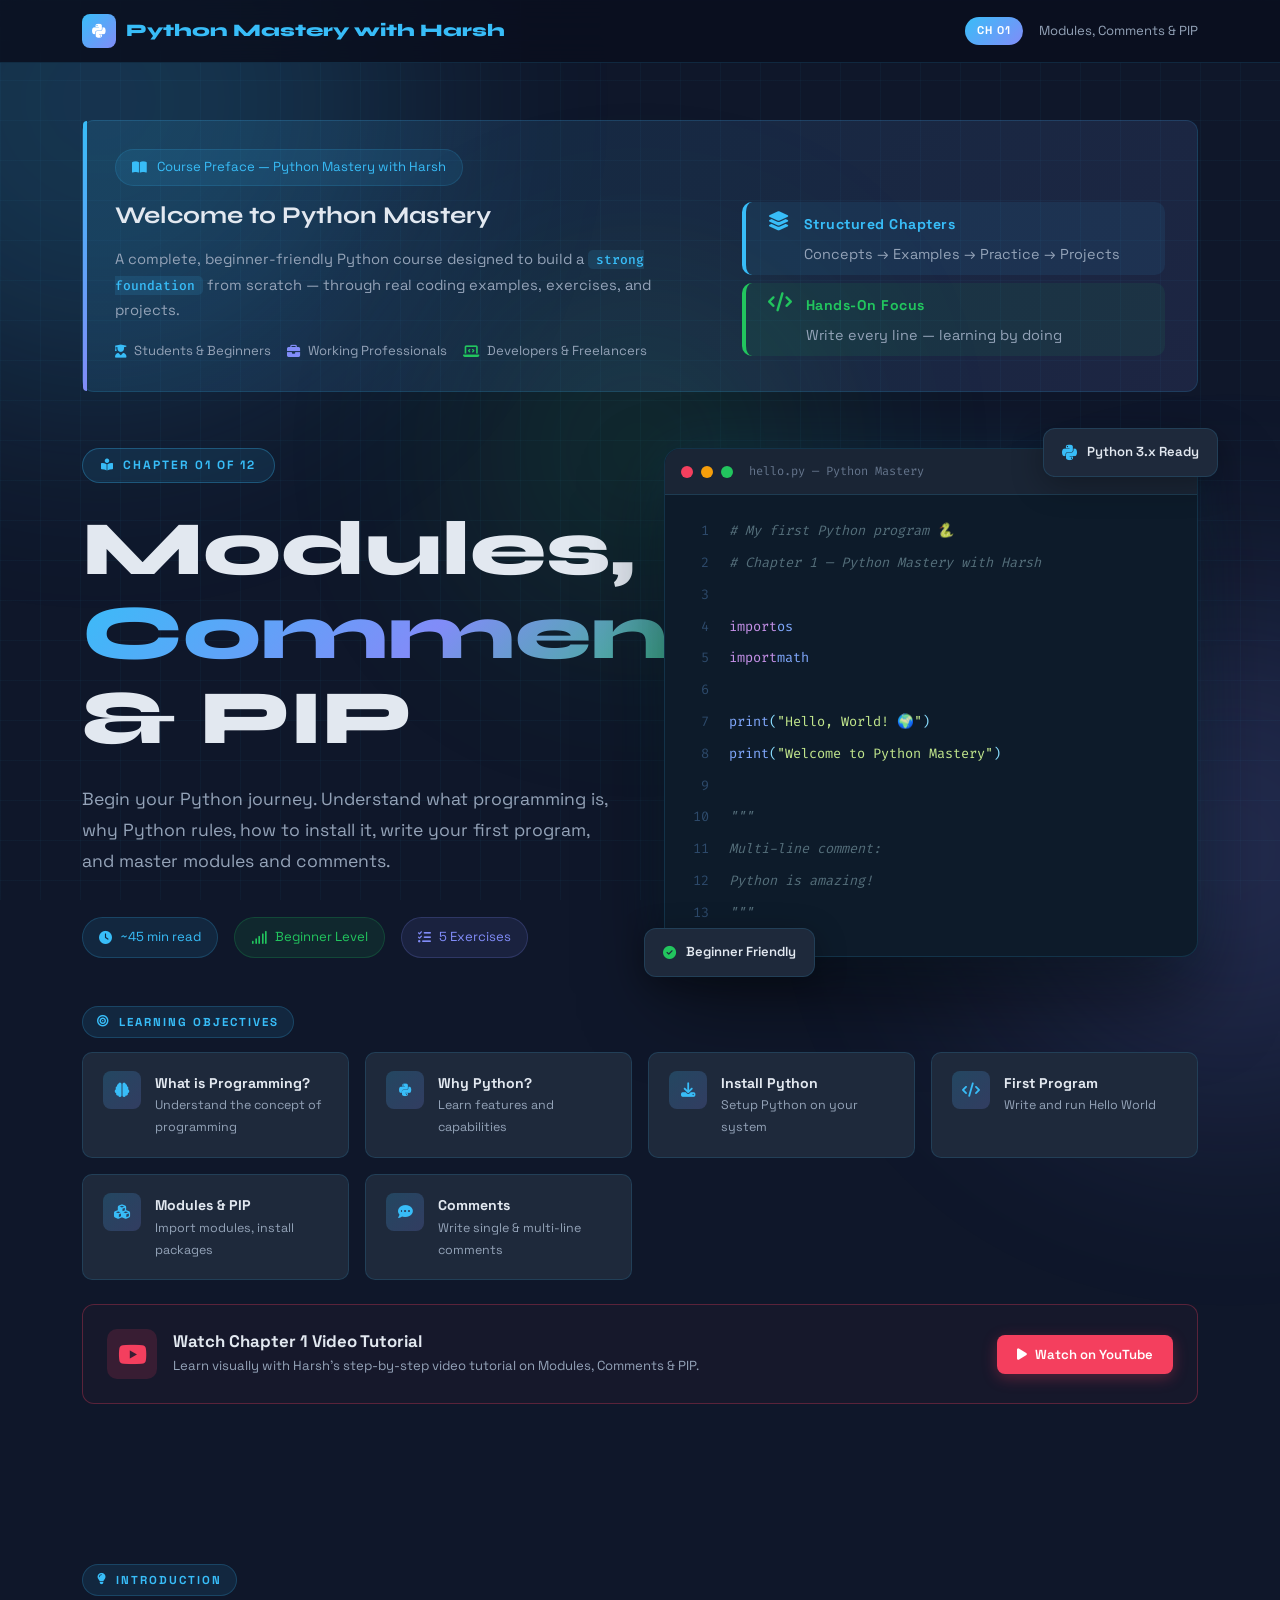
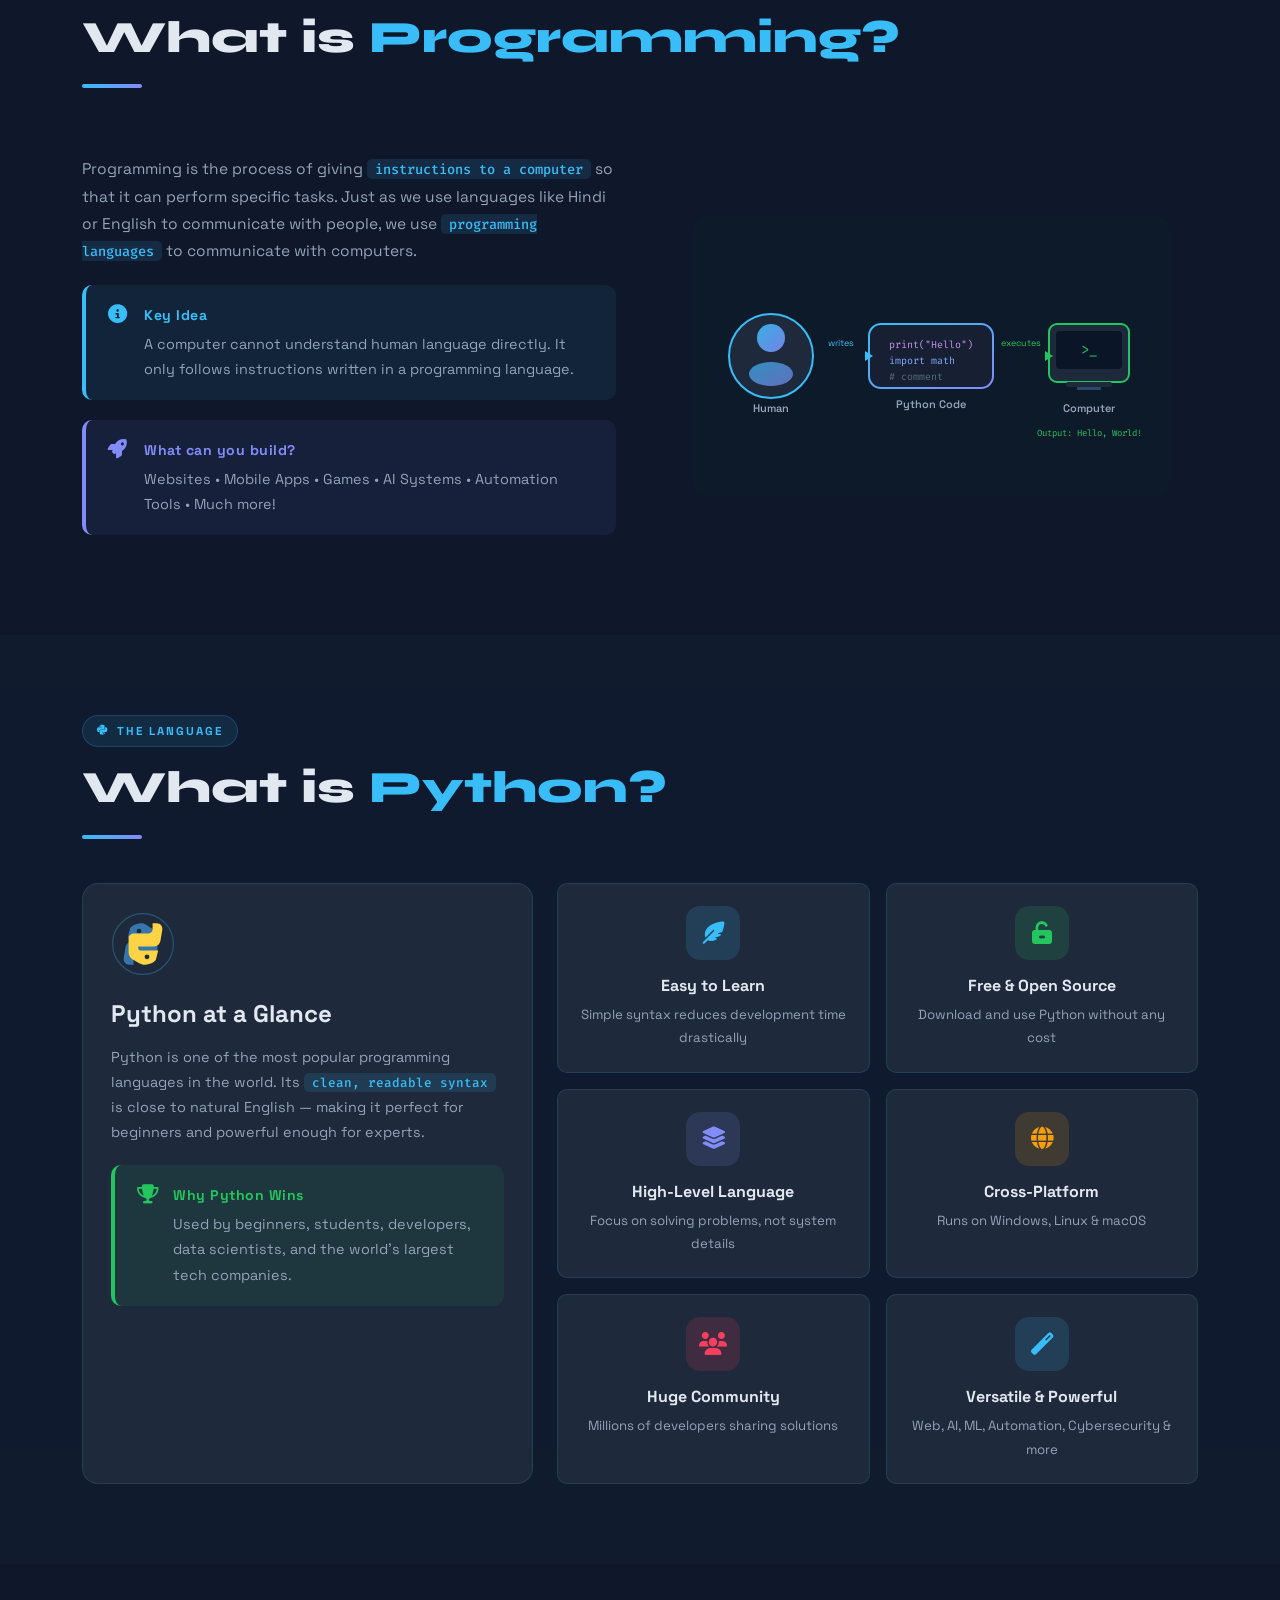
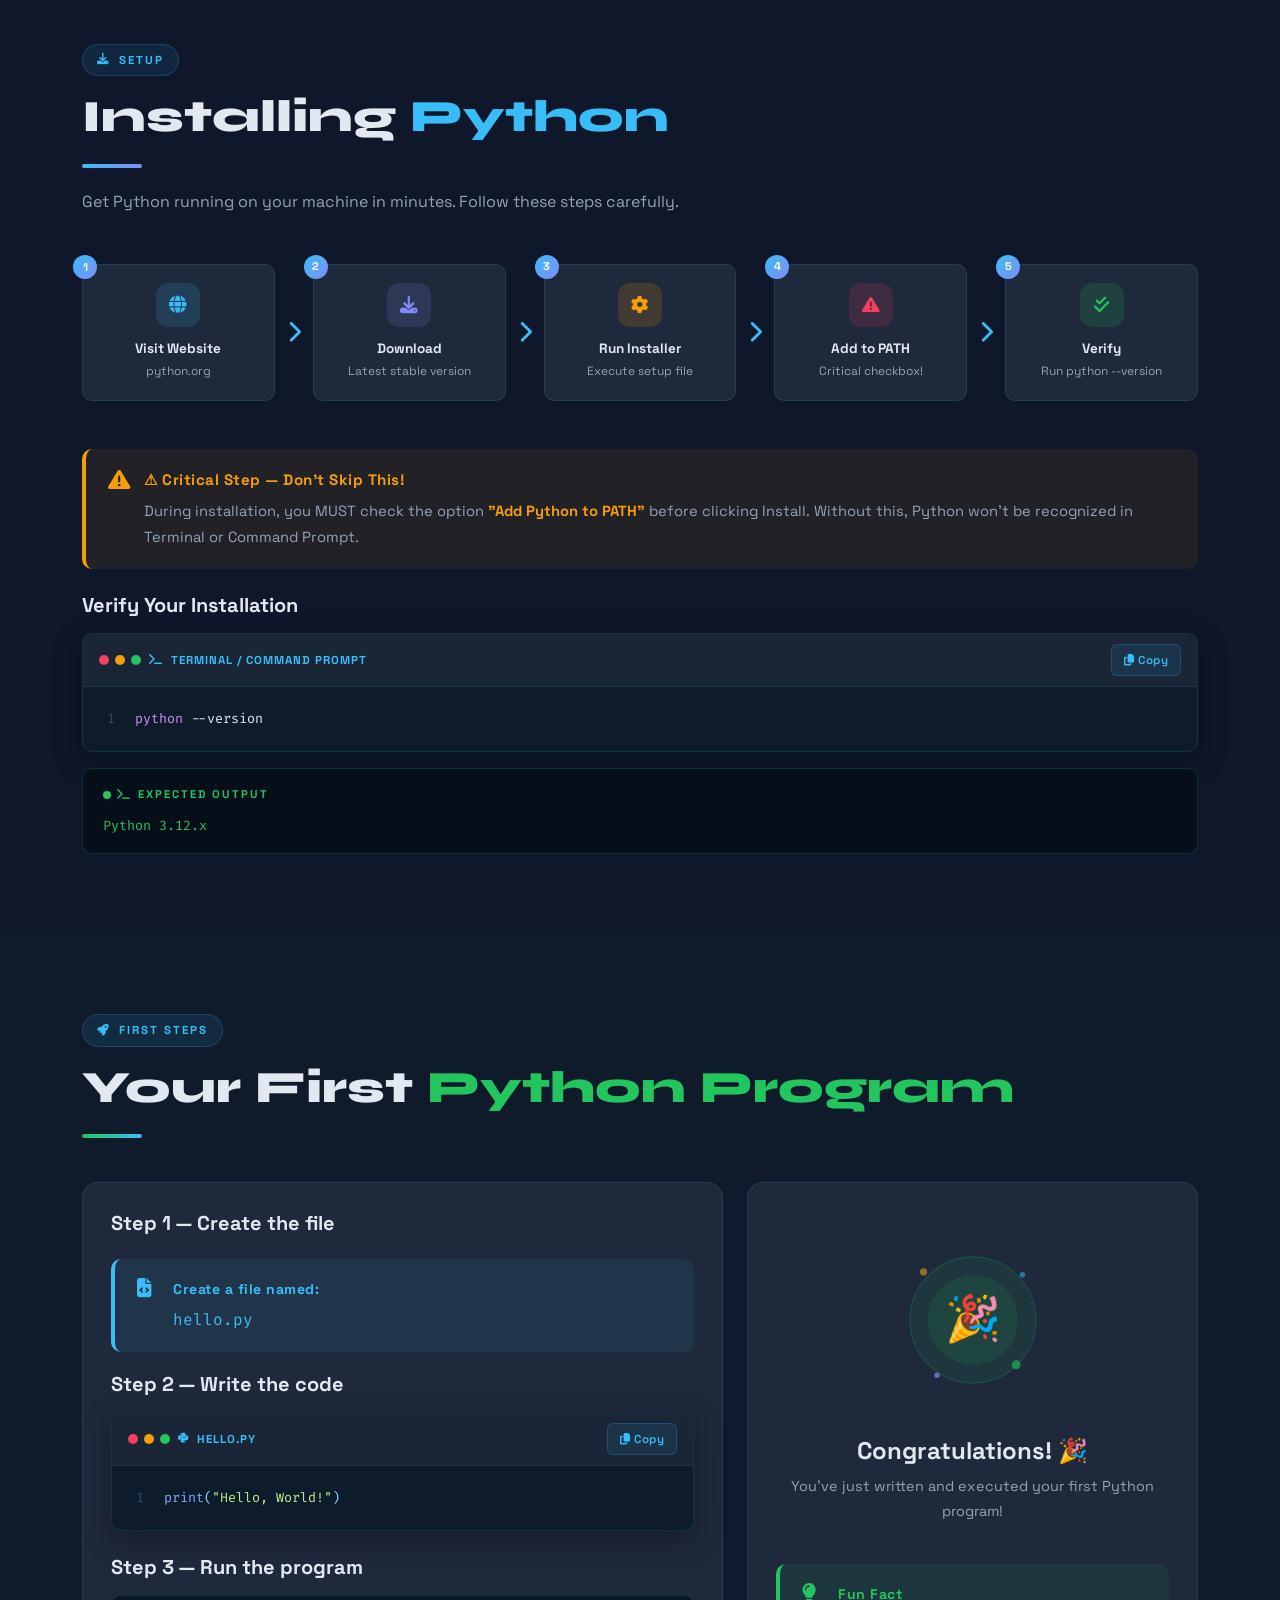
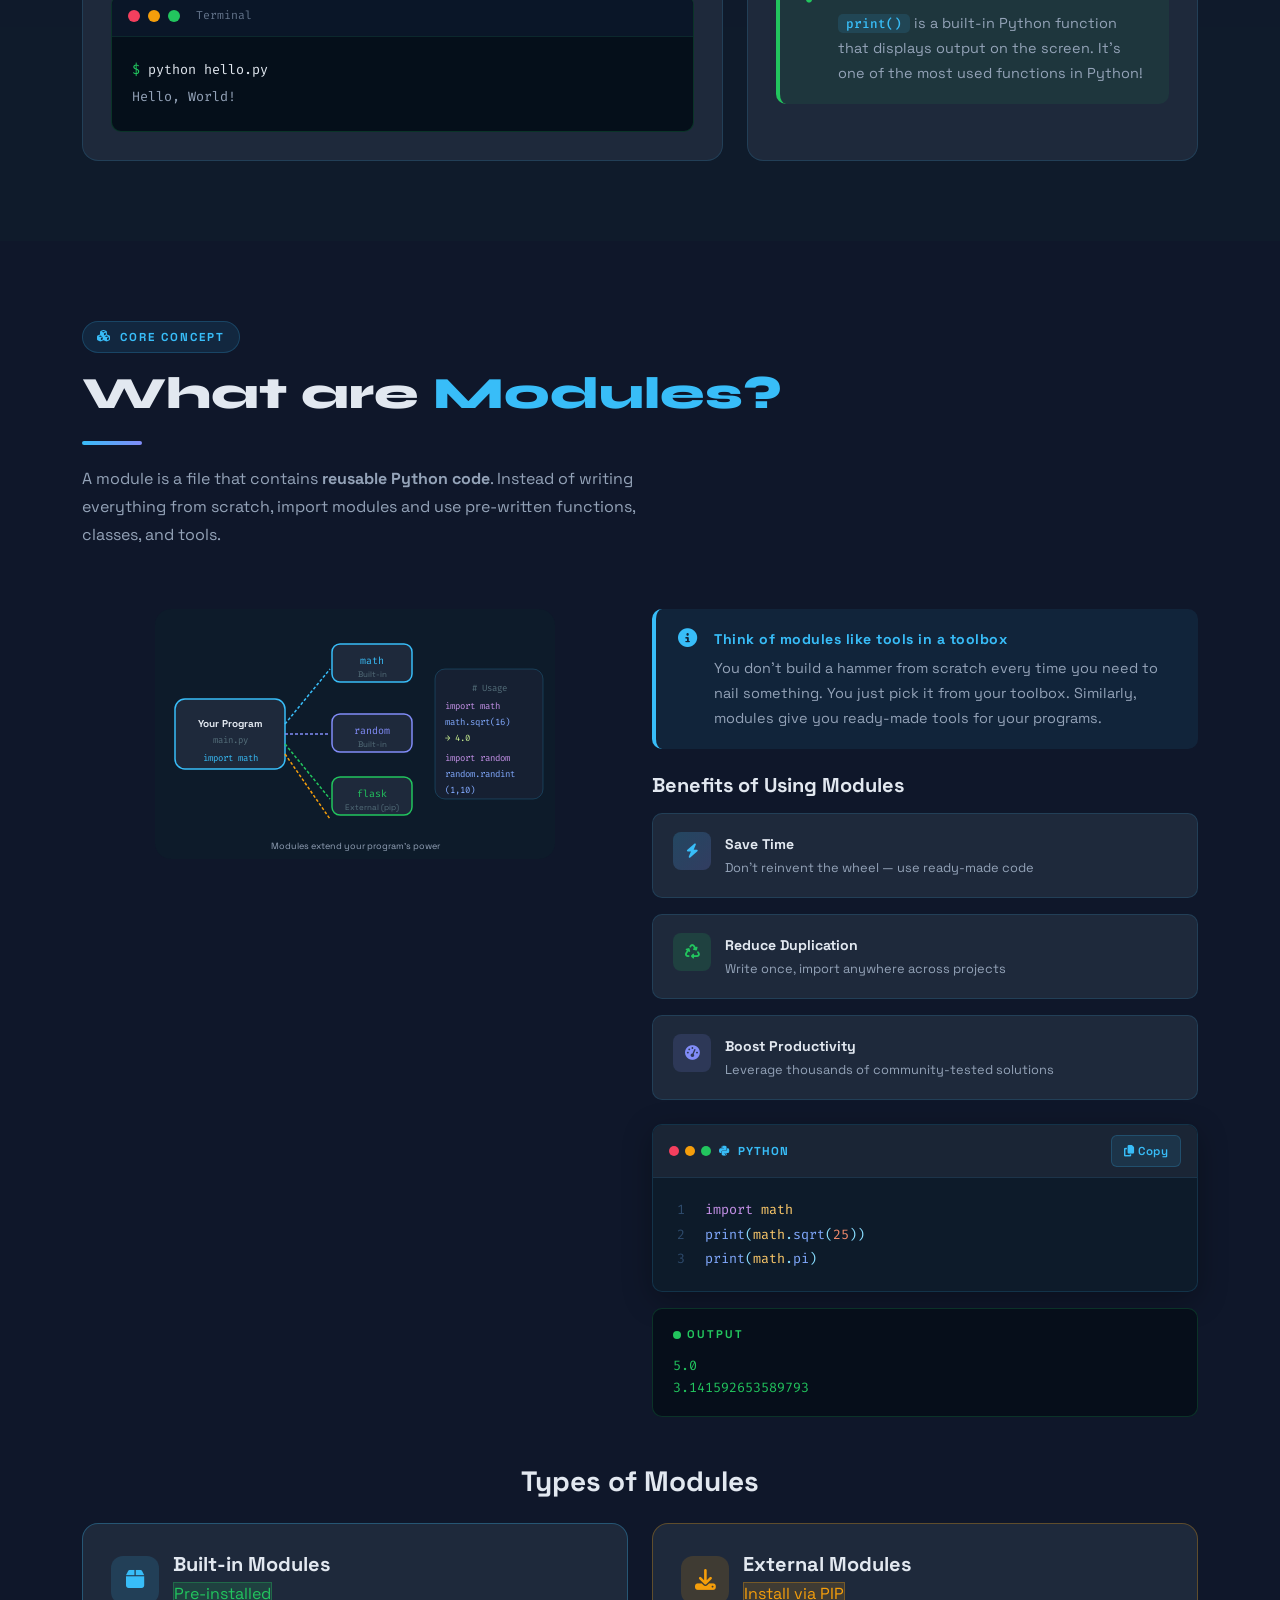
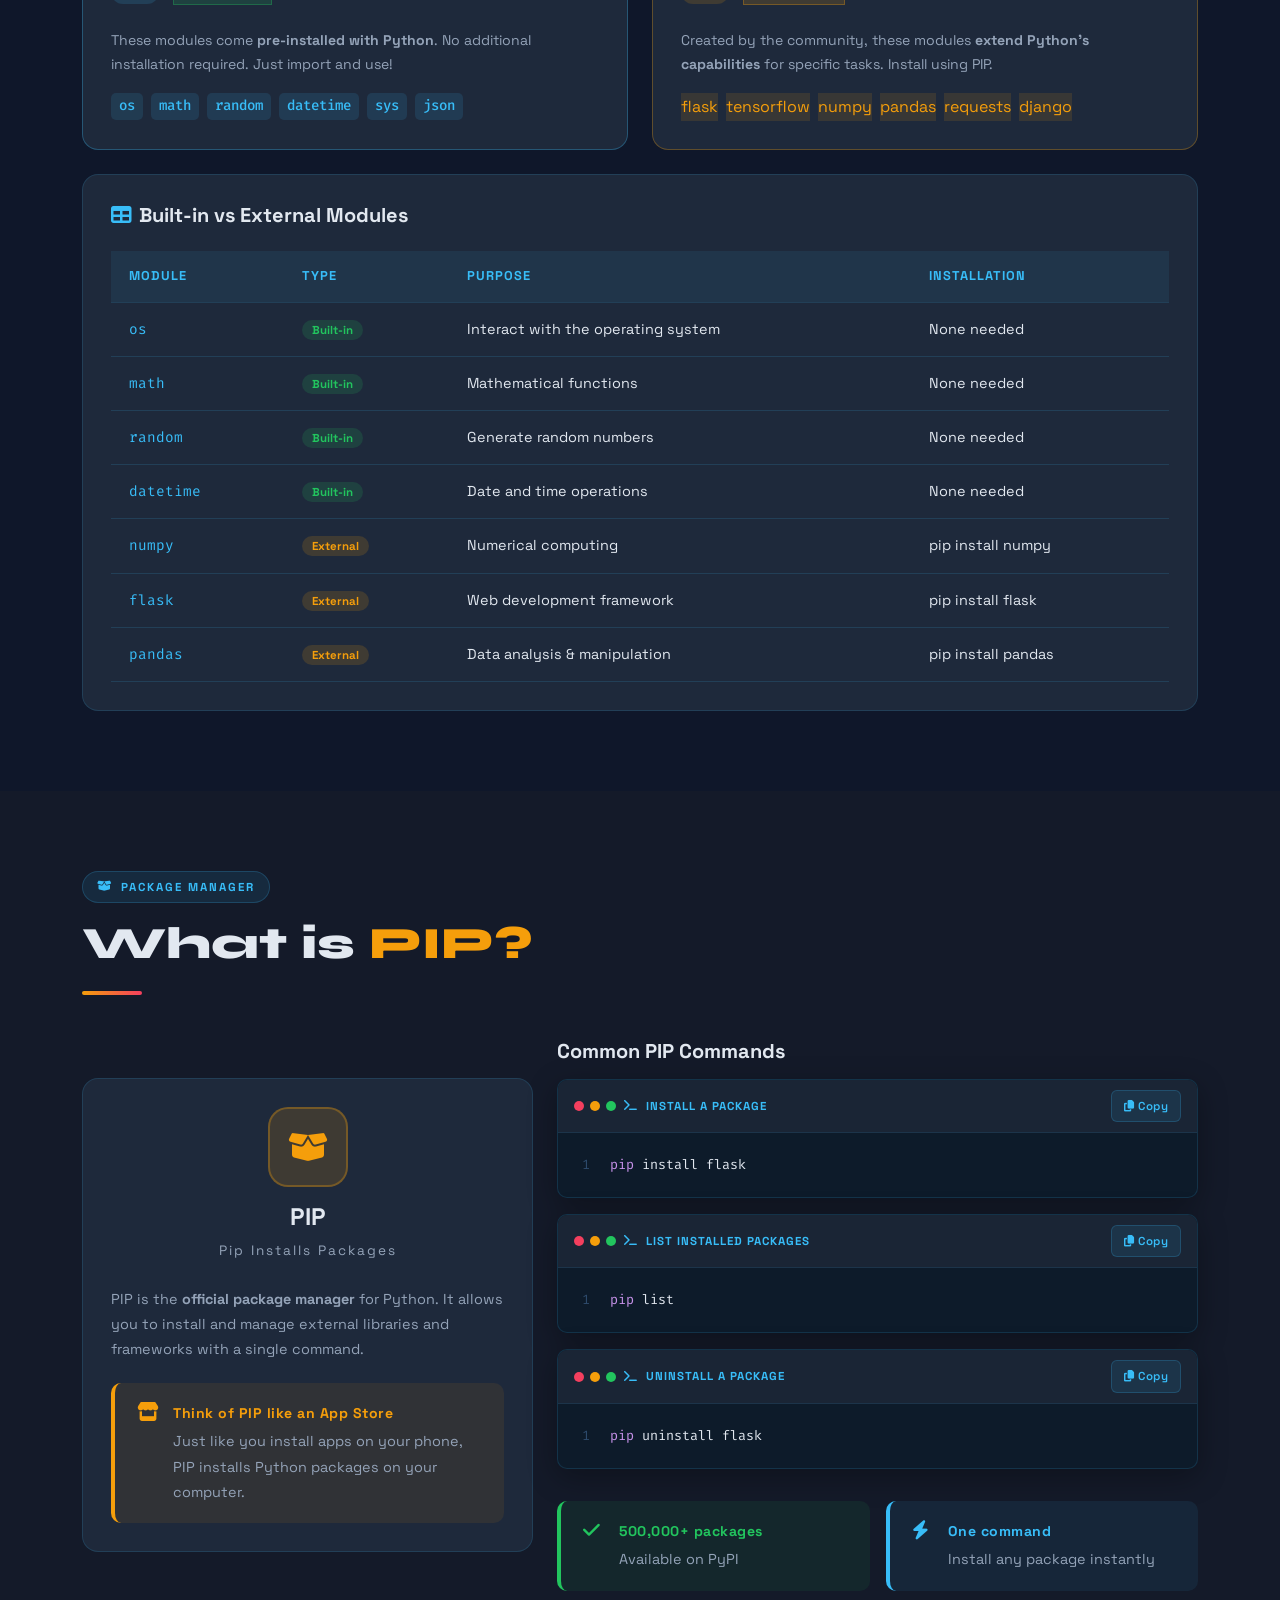
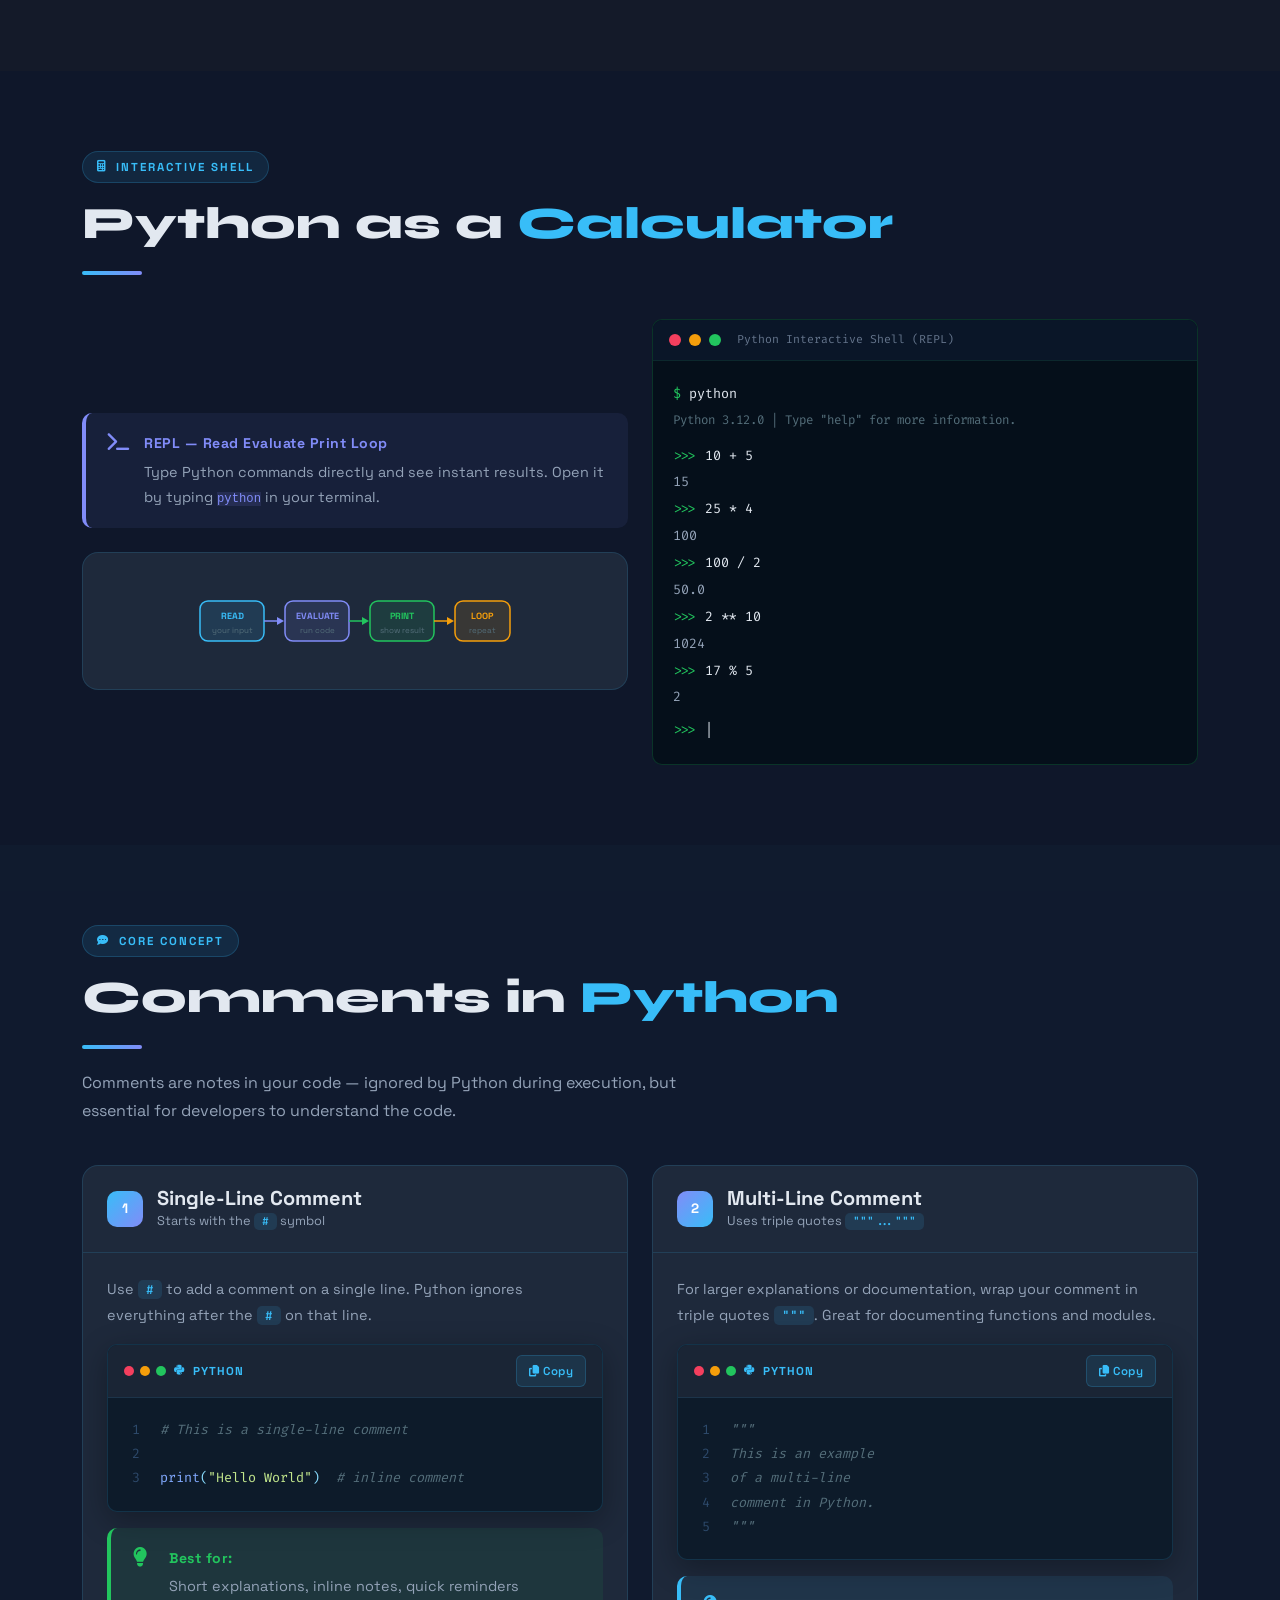
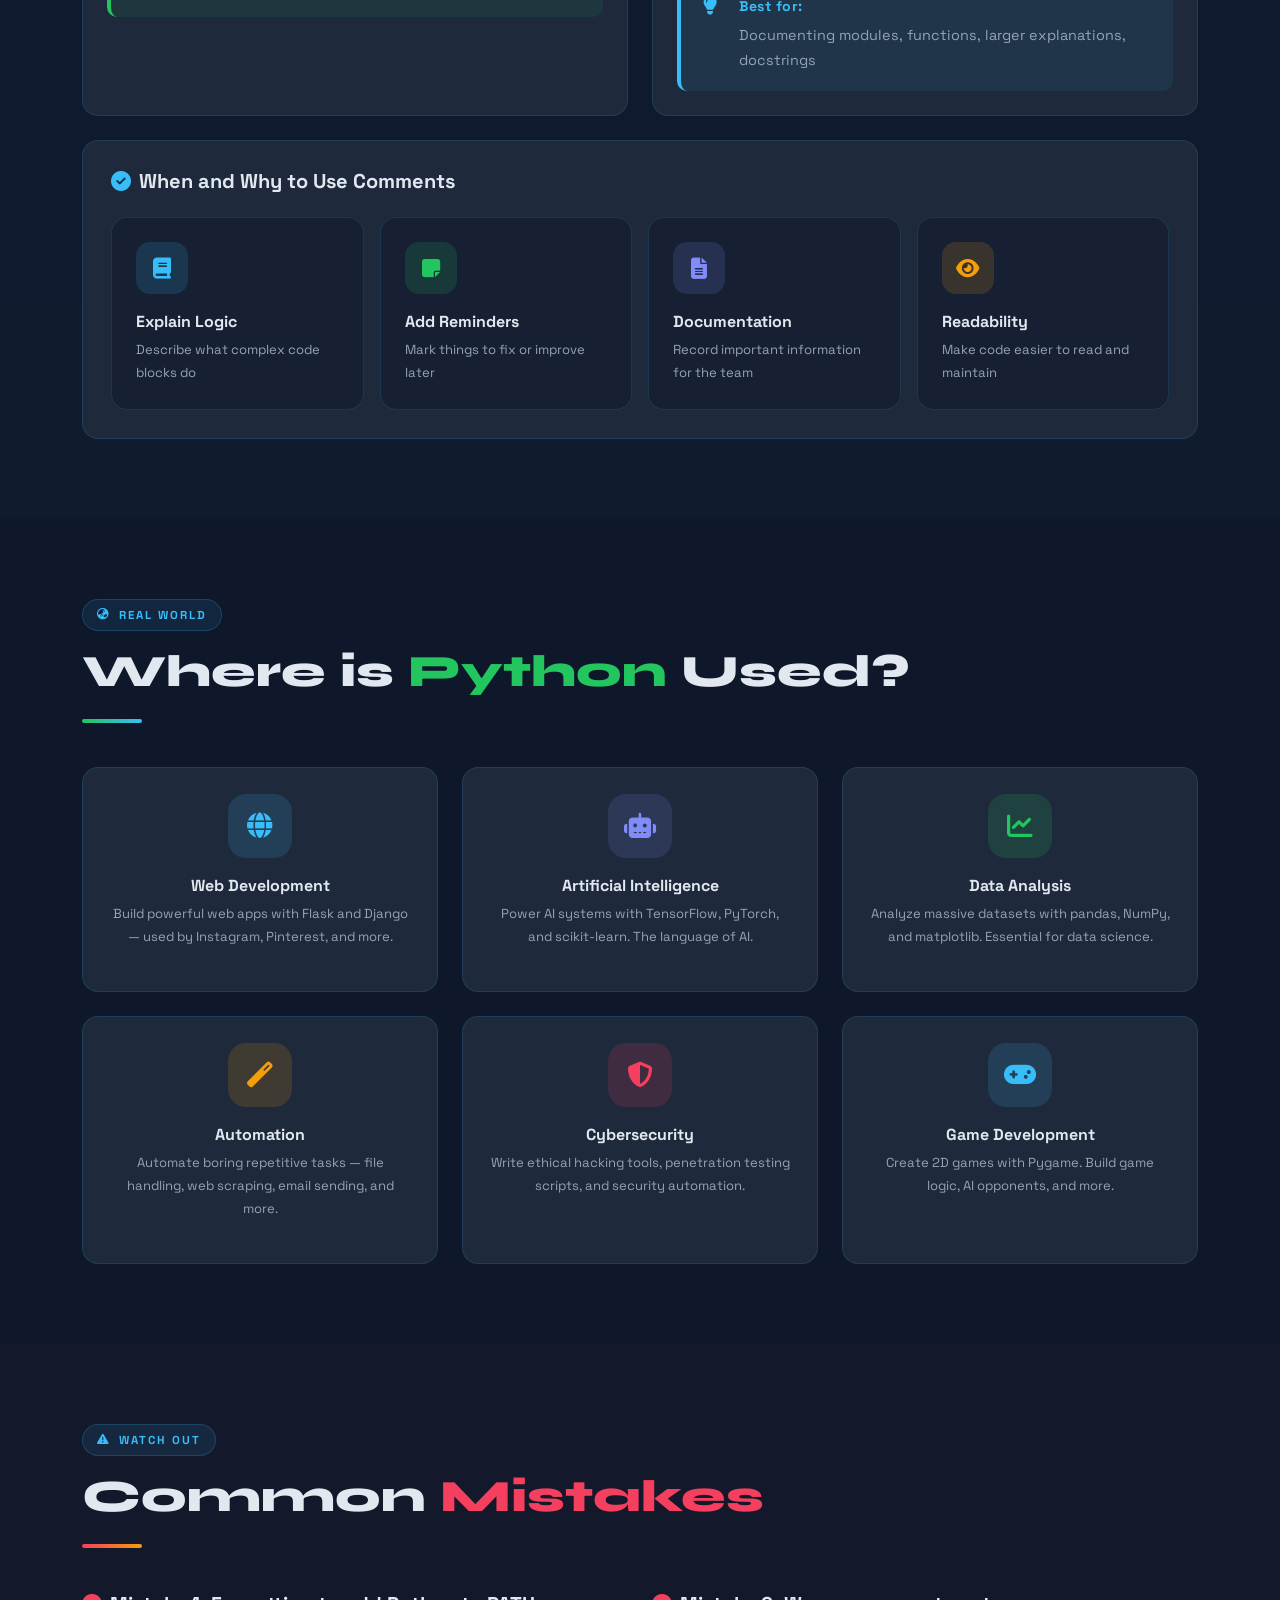
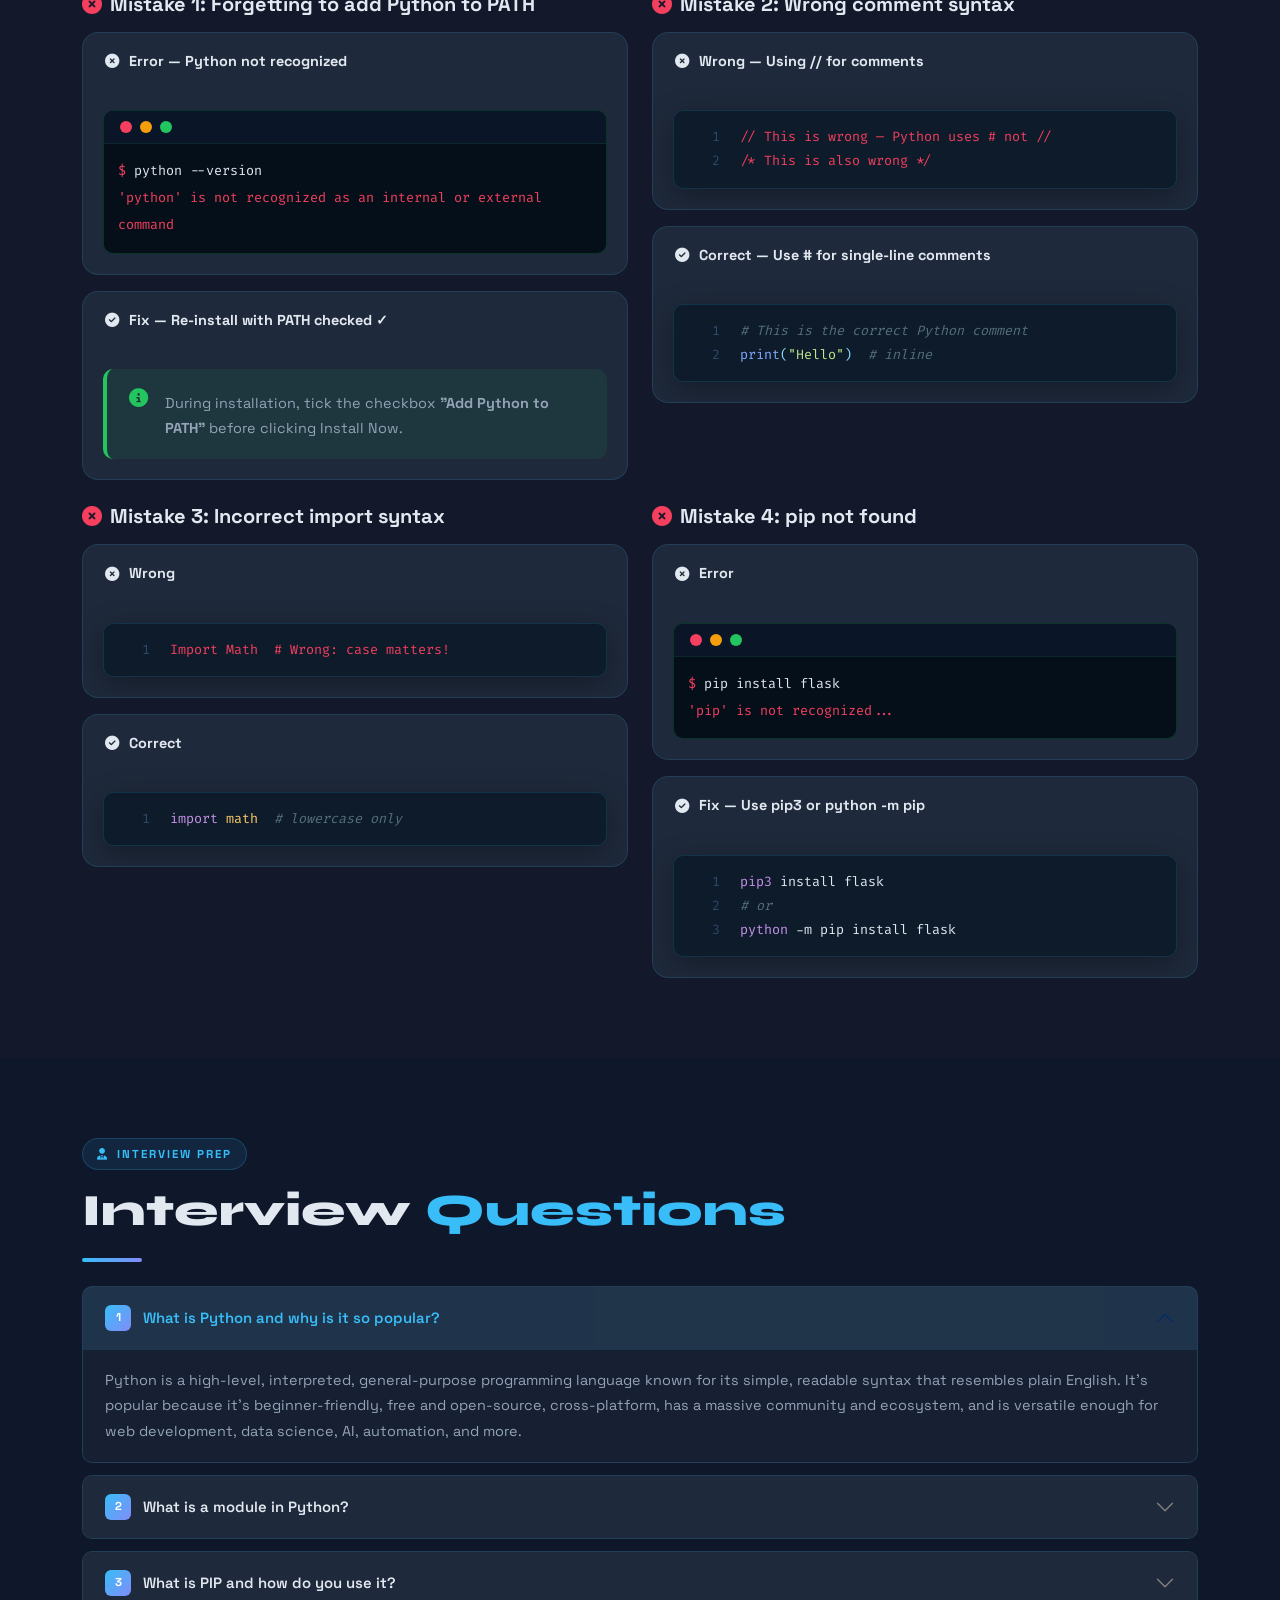
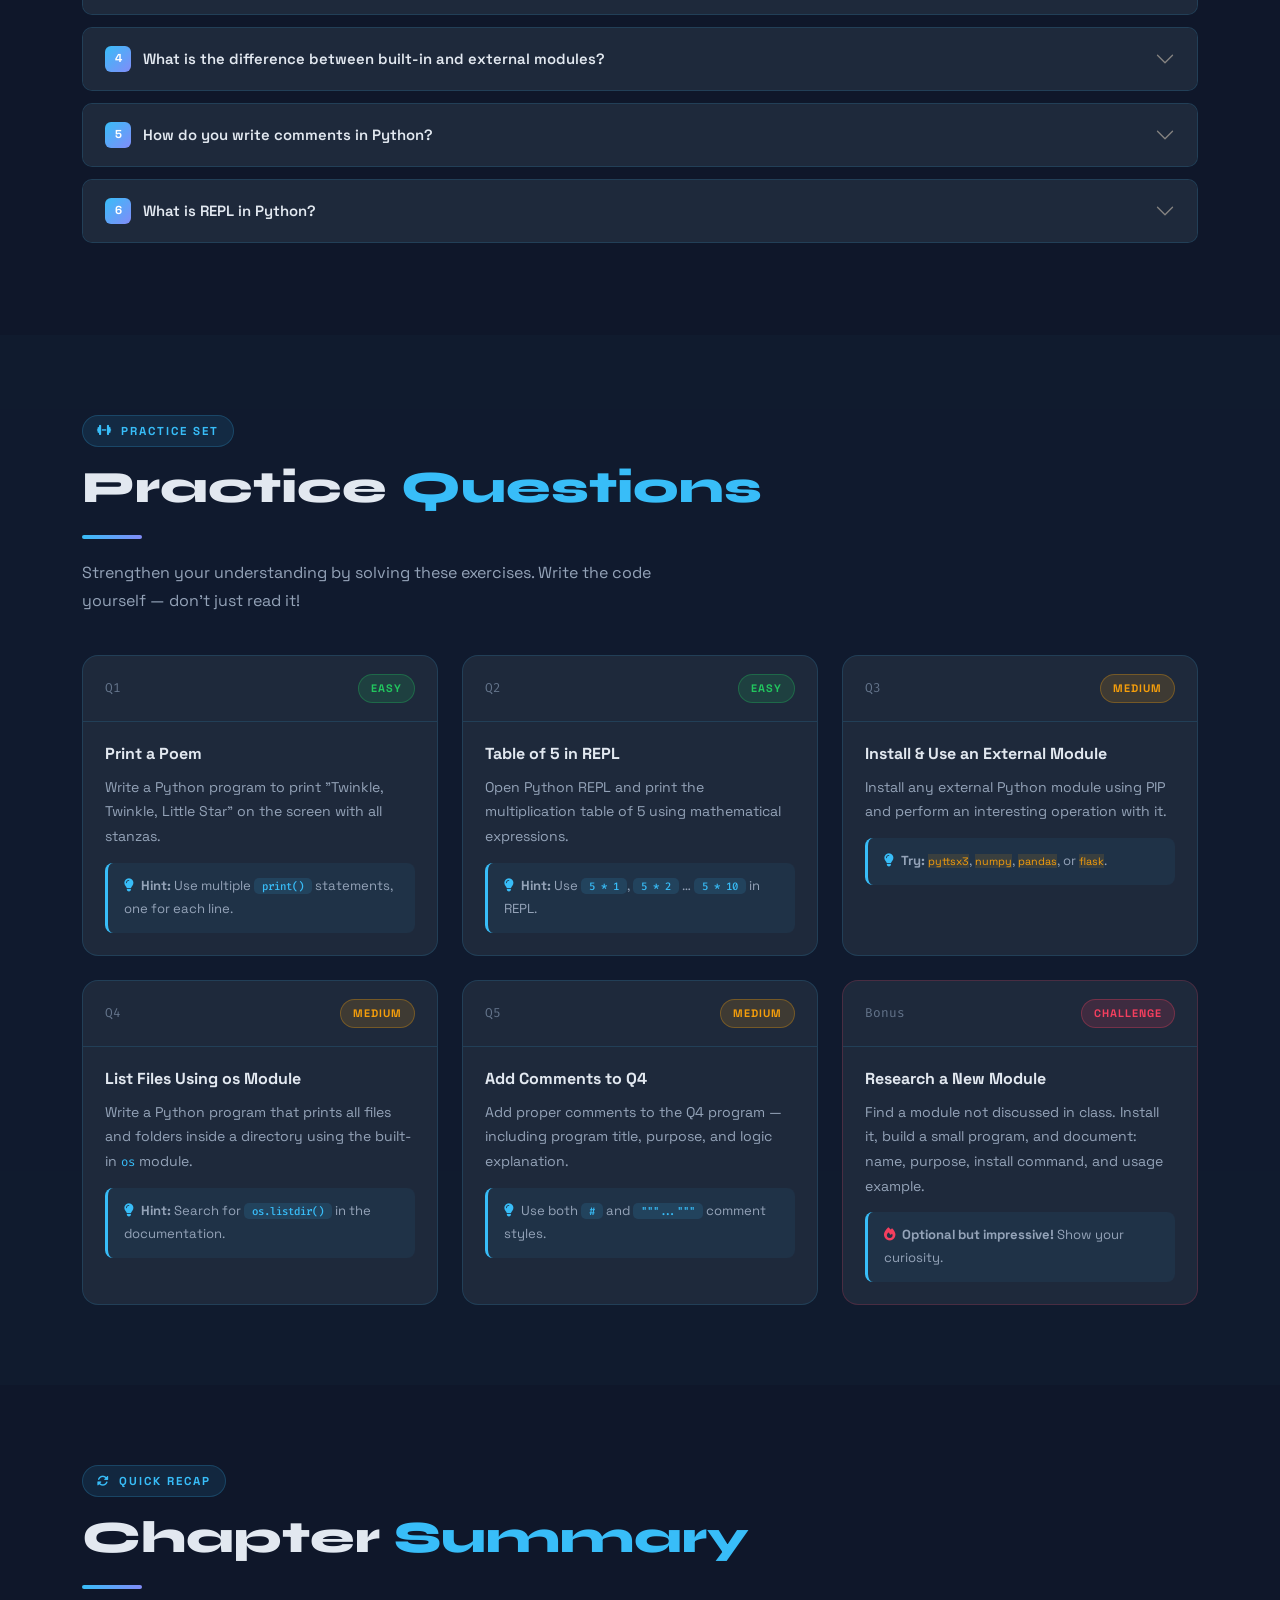
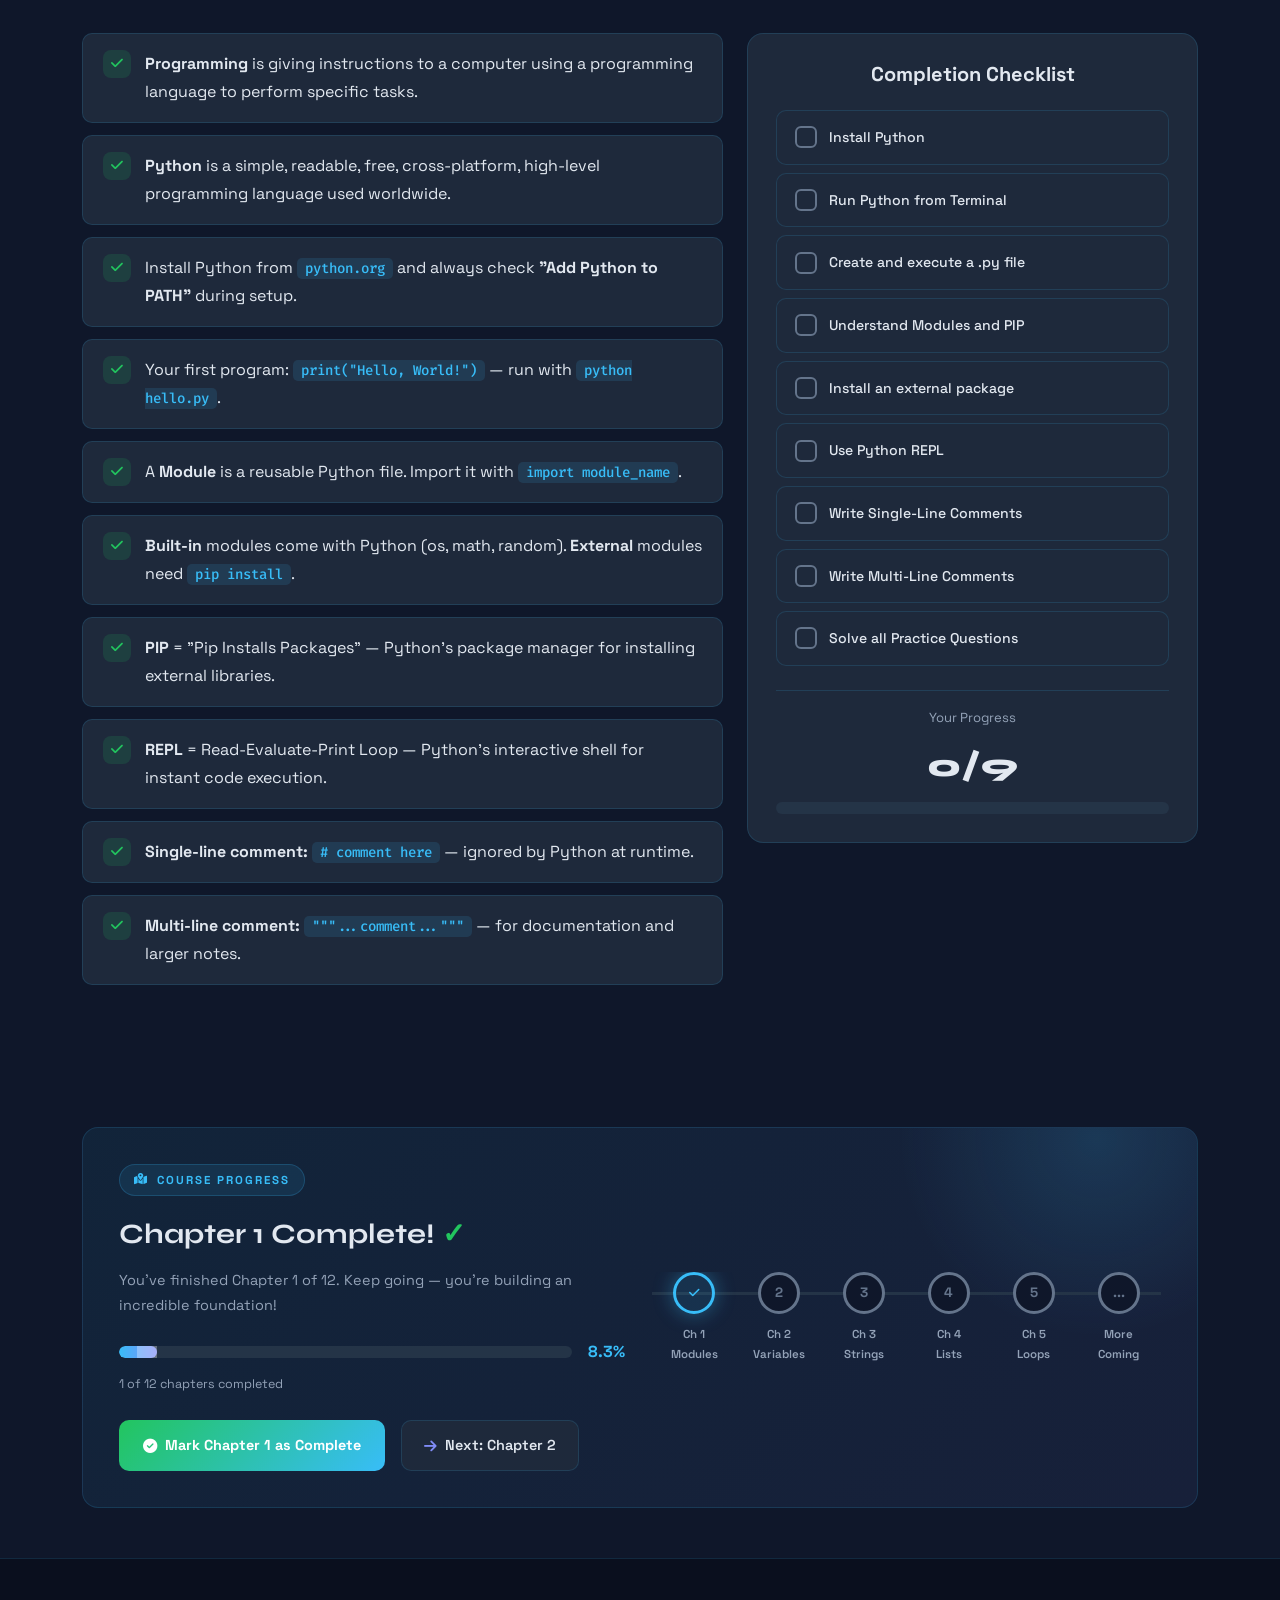
==== commit 9bbb759d: "Youtube lecture url added" ====
--- a/Chapter-1/index.html
+++ b/Chapter-1/index.html
@@ -161,6 +161,22 @@
         <div class="obj-card"><div class="obj-icon"><i class="fas fa-code"></i></div><div><div style="font-weight:700;font-size:0.88rem">First Program</div><div style="font-size:0.78rem;color:var(--text-muted)">Write and run Hello World</div></div></div>
         <div class="obj-card"><div class="obj-icon"><i class="fas fa-cubes"></i></div><div><div style="font-weight:700;font-size:0.88rem">Modules &amp; PIP</div><div style="font-size:0.78rem;color:var(--text-muted)">Import modules, install packages</div></div></div>
         <div class="obj-card"><div class="obj-icon"><i class="fas fa-comment-dots"></i></div><div><div style="font-weight:700;font-size:0.88rem">Comments</div><div style="font-size:0.78rem;color:var(--text-muted)">Write single &amp; multi-line comments</div></div></div>
+      </div>
+    <!-- YOUTUBE VIDEO TUTORIAL CARD -->
+    <div class="mt-4" data-aos="fade-up" data-aos-delay="150">
+      <div class="glass-card d-flex align-items-center justify-content-between p-4 flex-wrap gap-3" style="border-color: rgba(244, 63, 94, 0.3); background: rgba(244, 63, 94, 0.03); border-radius: 12px;">
+        <div class="d-flex align-items-center gap-3">
+          <div class="yt-icon-wrap" style="width: 50px; height: 50px; background: rgba(244, 63, 94, 0.15); border-radius: 10px; display: flex; align-items: center; justify-content: center; font-size: 1.6rem; color: #f43f5e; flex-shrink: 0;">
+            <i class="fab fa-youtube"></i>
+          </div>
+          <div>
+            <h5 class="fw-bold mb-1" style="font-size: 1.05rem; font-family: 'Space Grotesk', sans-serif;">Watch Chapter 1 Video Tutorial</h5>
+            <p style="color: var(--text-muted); font-size: 0.82rem; margin: 0;">Learn visually with Harsh's step-by-step video tutorial on Modules, Comments & PIP.</p>
+          </div>
+        </div>
+        <a href="https://youtu.be/wfYnsQW9OLw?si=_sfgcVbQyazFBzcF" target="_blank" rel="noopener" class="btn d-inline-flex align-items-center gap-2" style="background: #f43f5e; color: #fff; border: none; padding: 10px 20px; border-radius: 8px; font-weight: 600; font-size: 0.82rem; transition: all 0.3s ease; box-shadow: 0 4px 15px rgba(244, 63, 94, 0.3);" onmouseover="this.style.transform='translateY(-2px)'; this.style.boxShadow='0 6px 20px rgba(244, 63, 94, 0.4)';" onmouseout="this.style.transform='translateY(0)'; this.style.boxShadow='0 4px 15px rgba(244, 63, 94, 0.3)';">
+          <i class="fas fa-play"></i> Watch on YouTube
+        </a>
       </div>
     </div>
   </div>
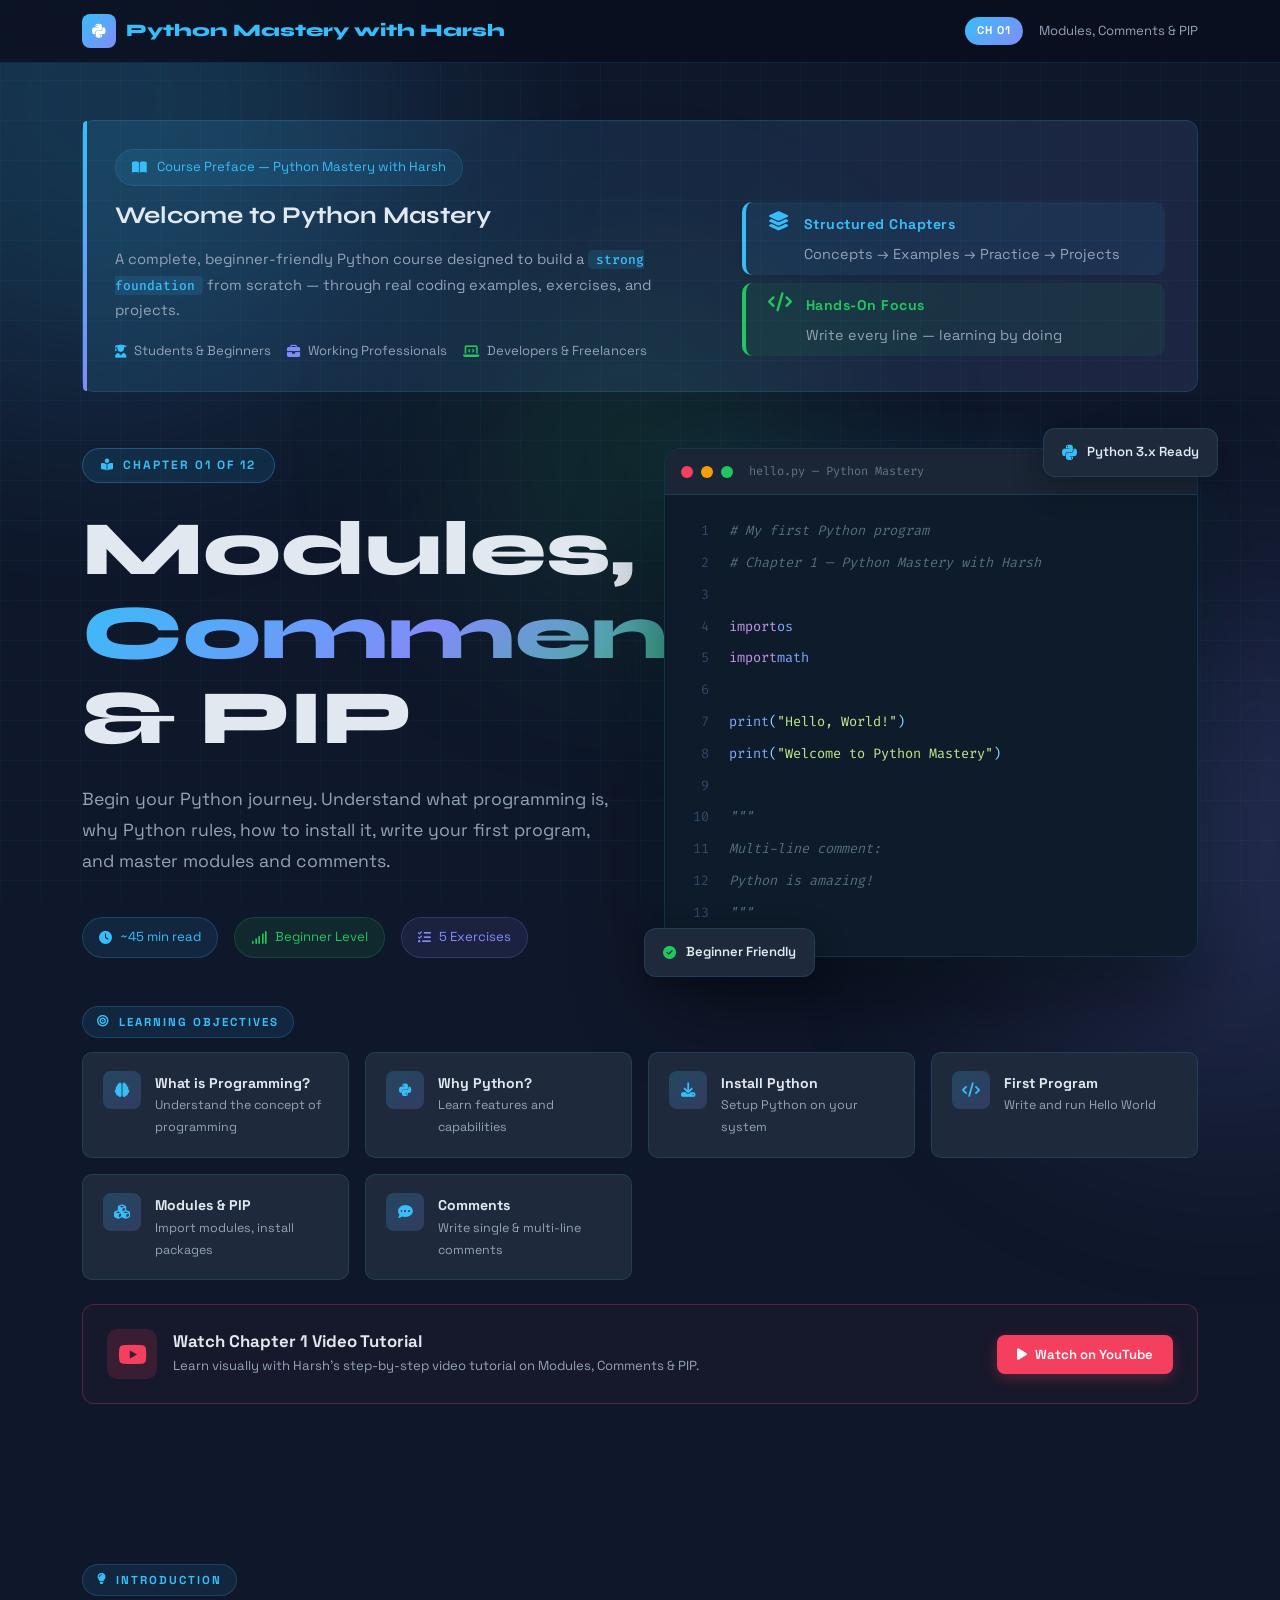
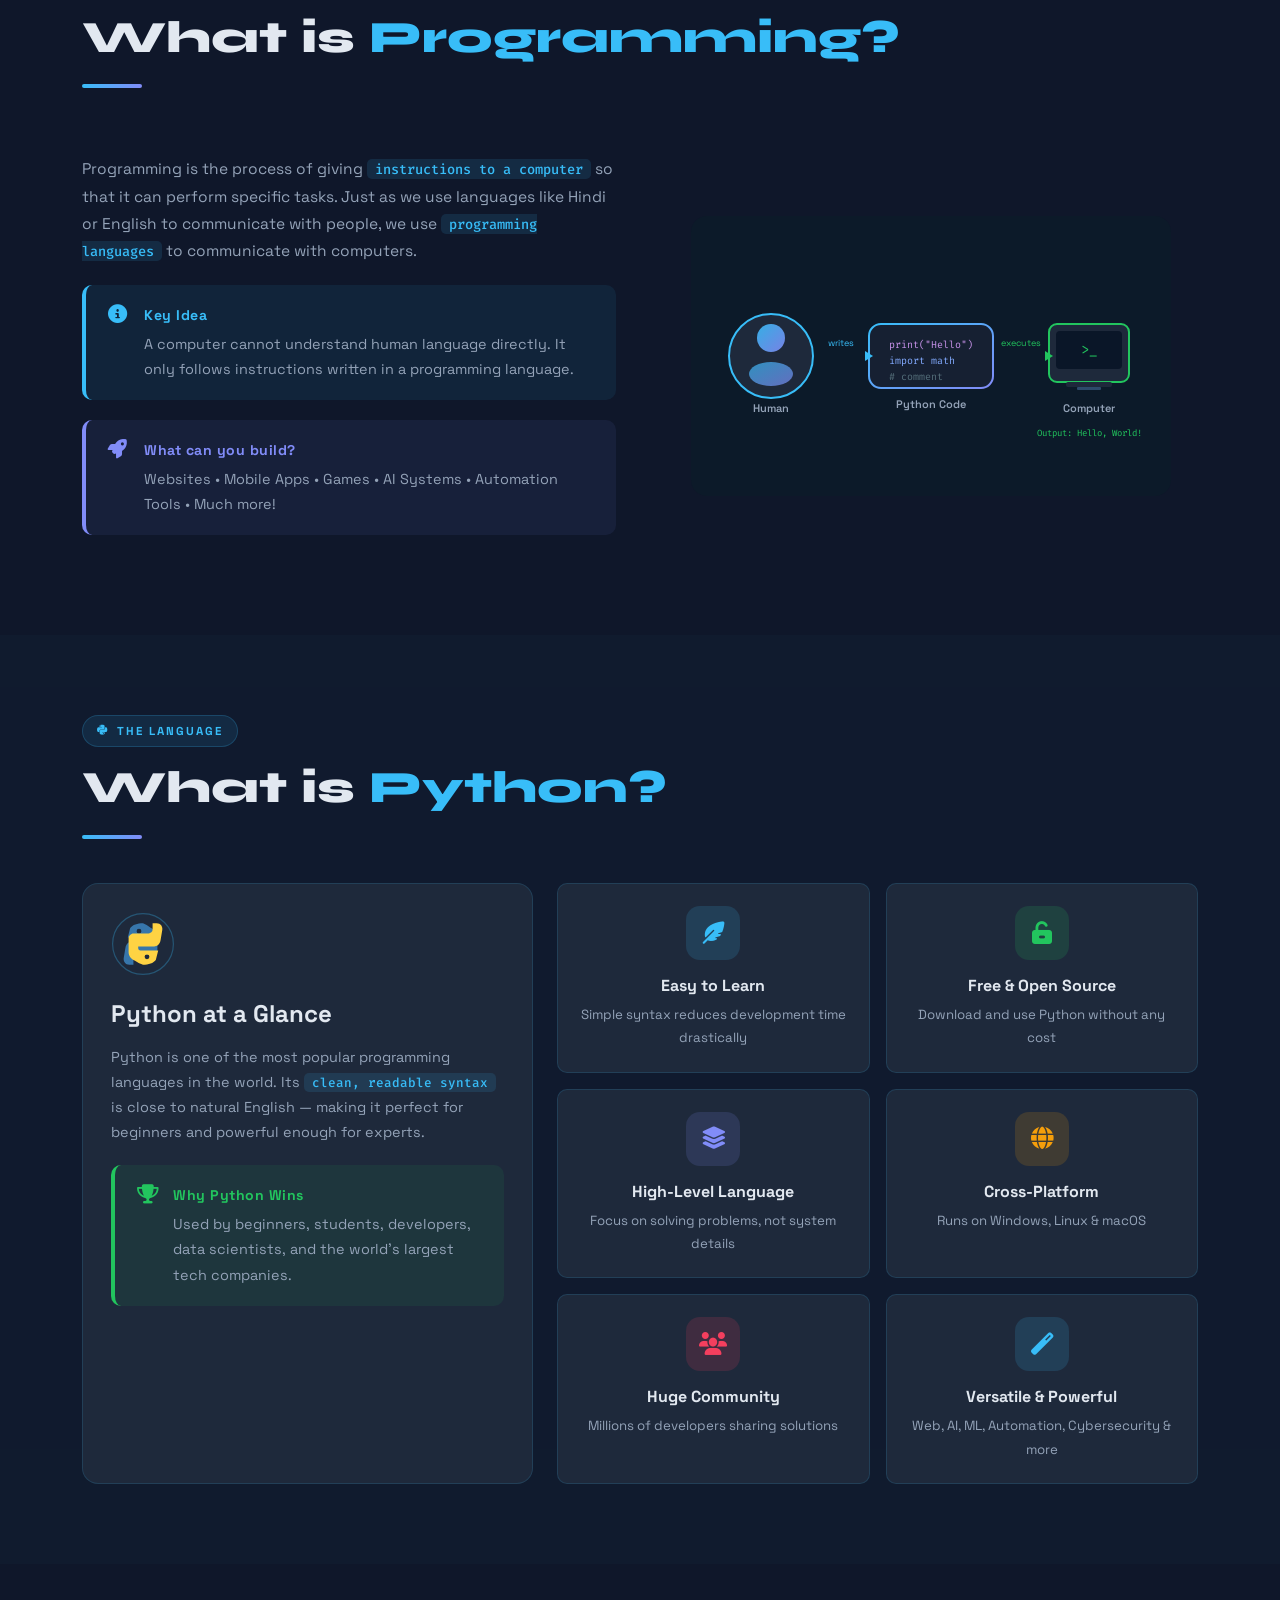
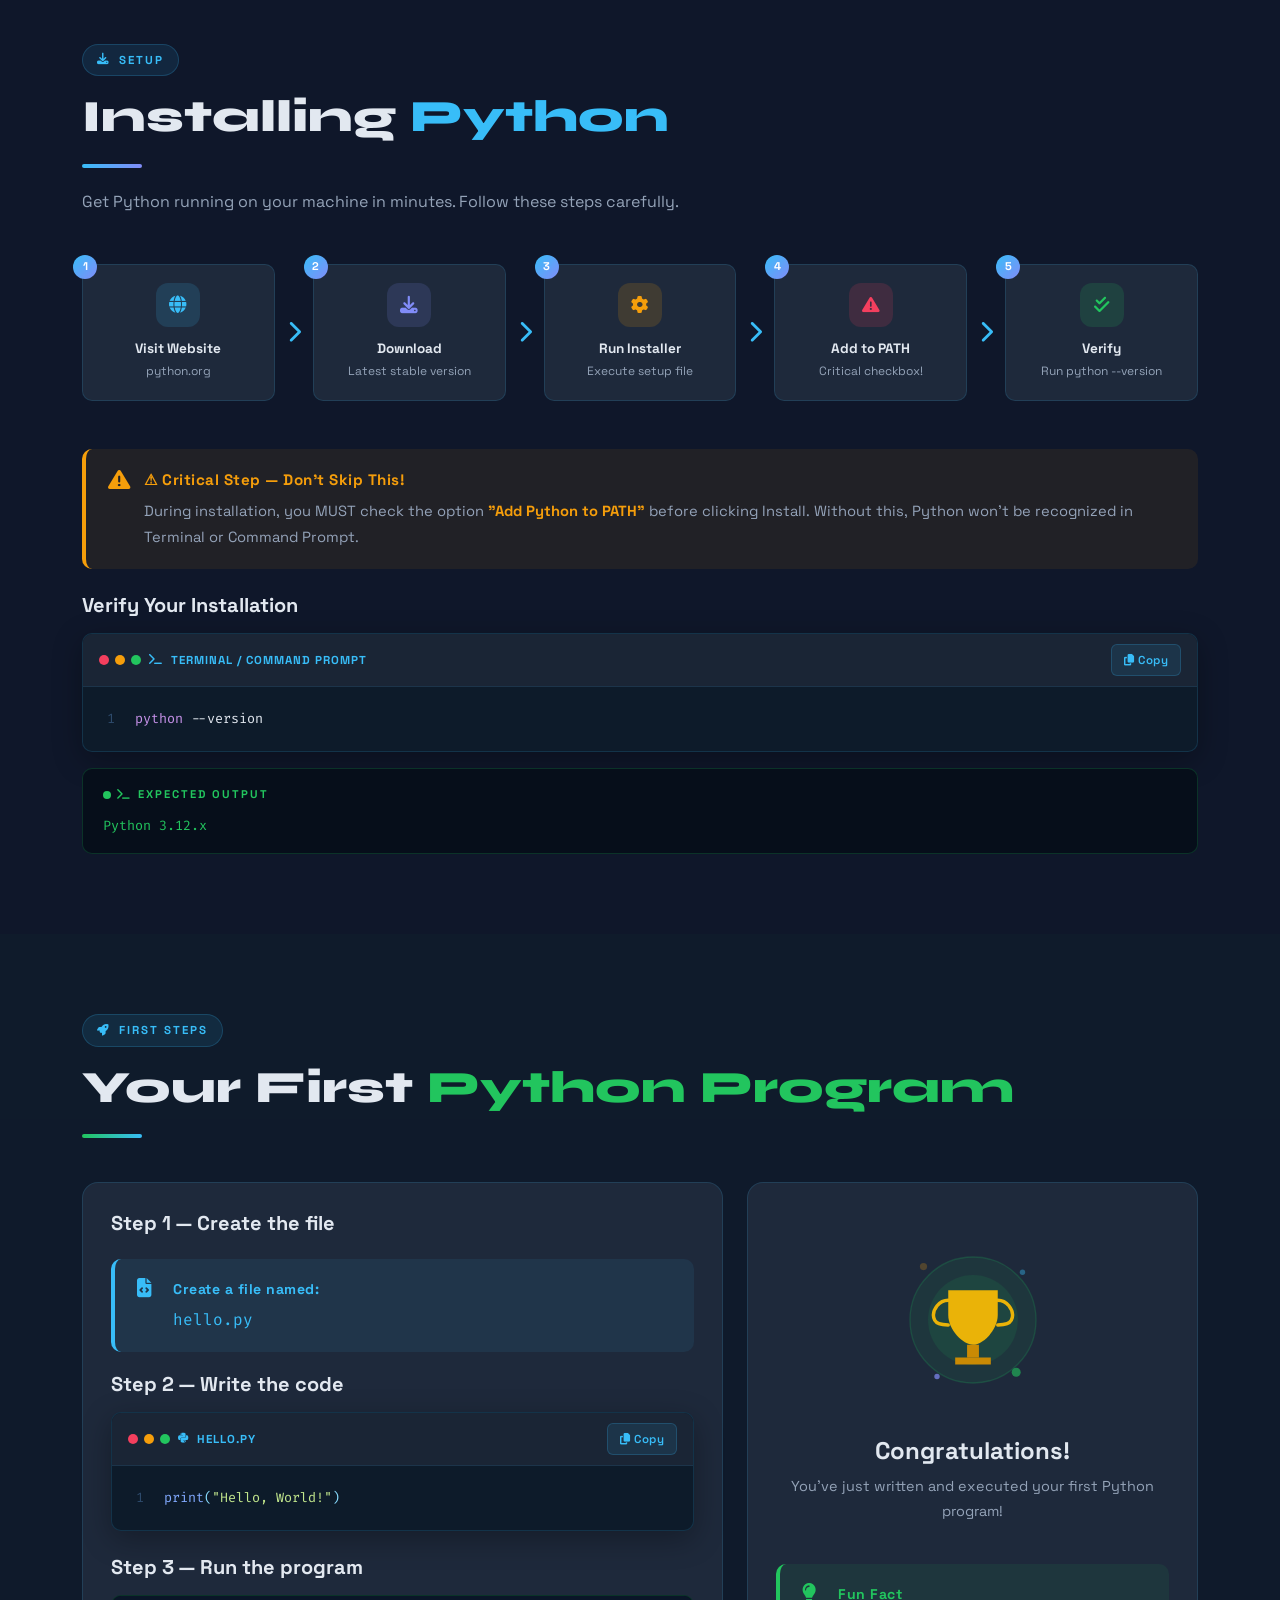
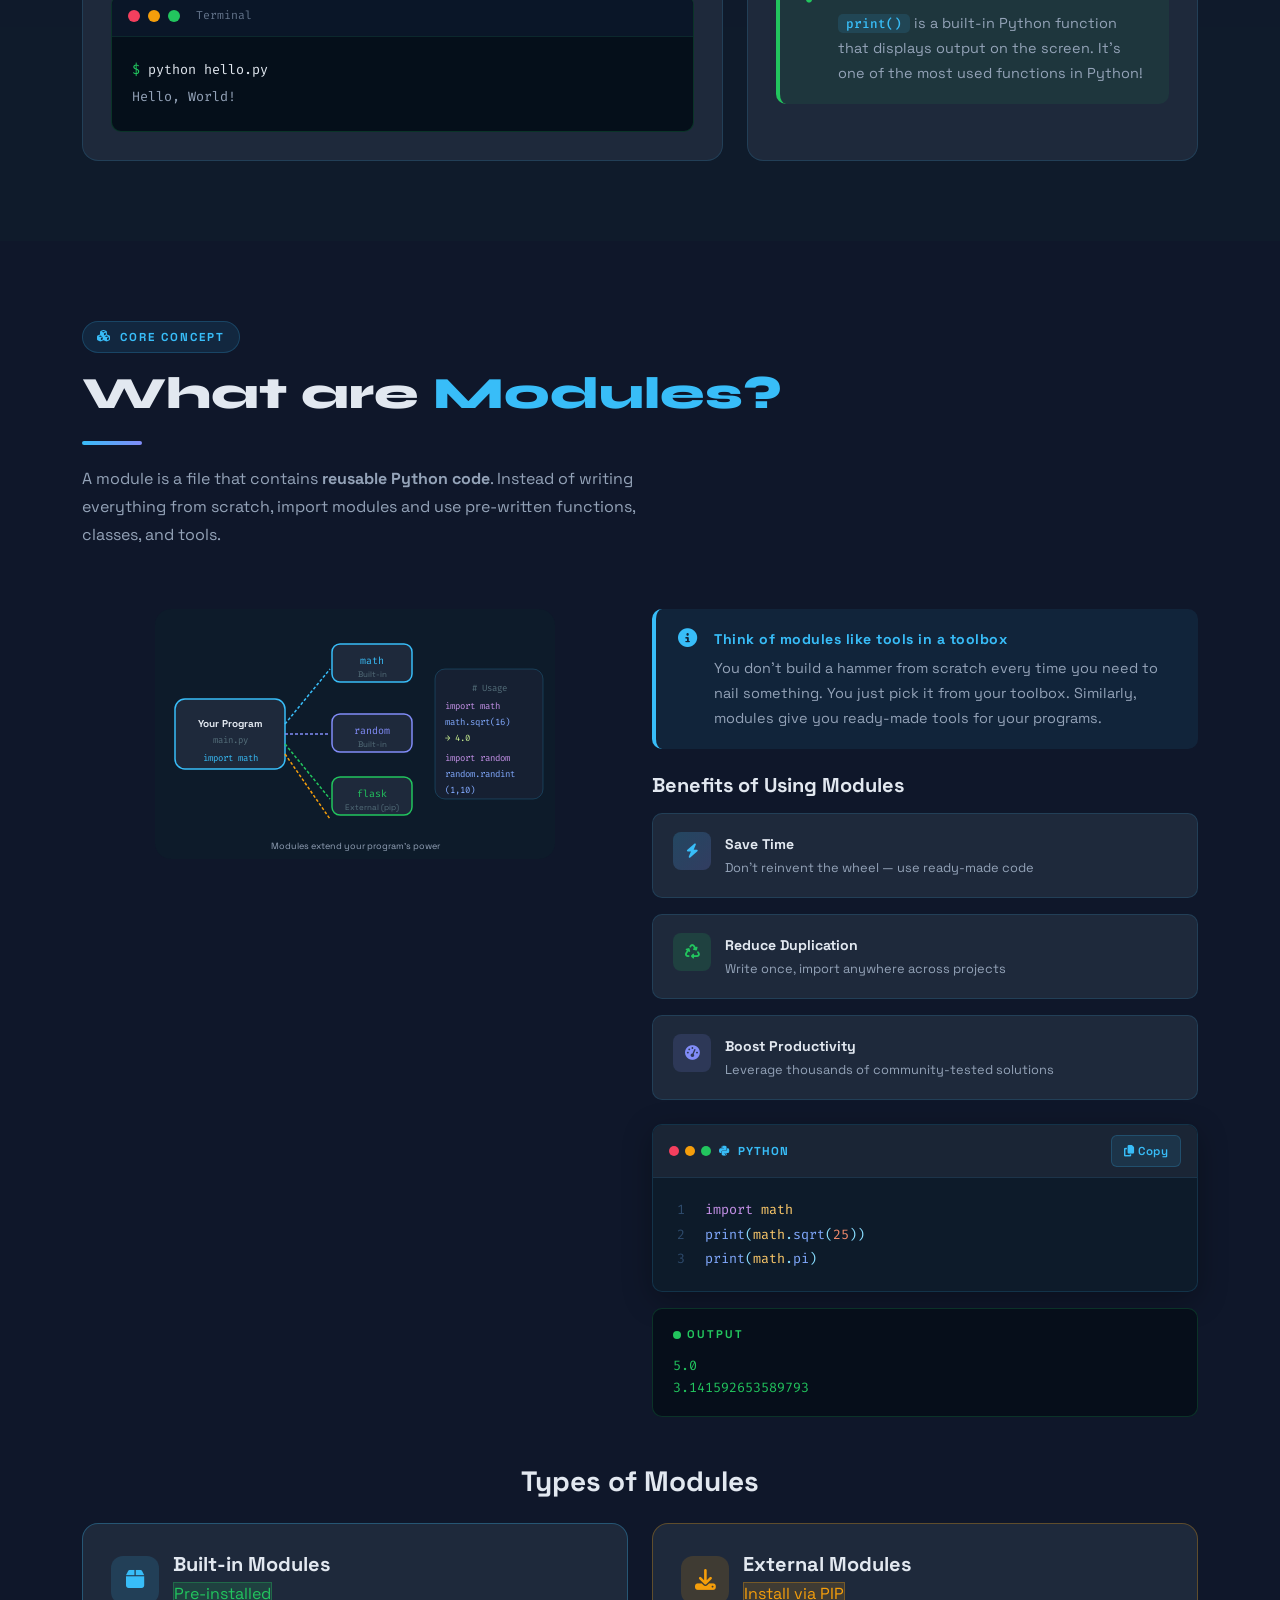
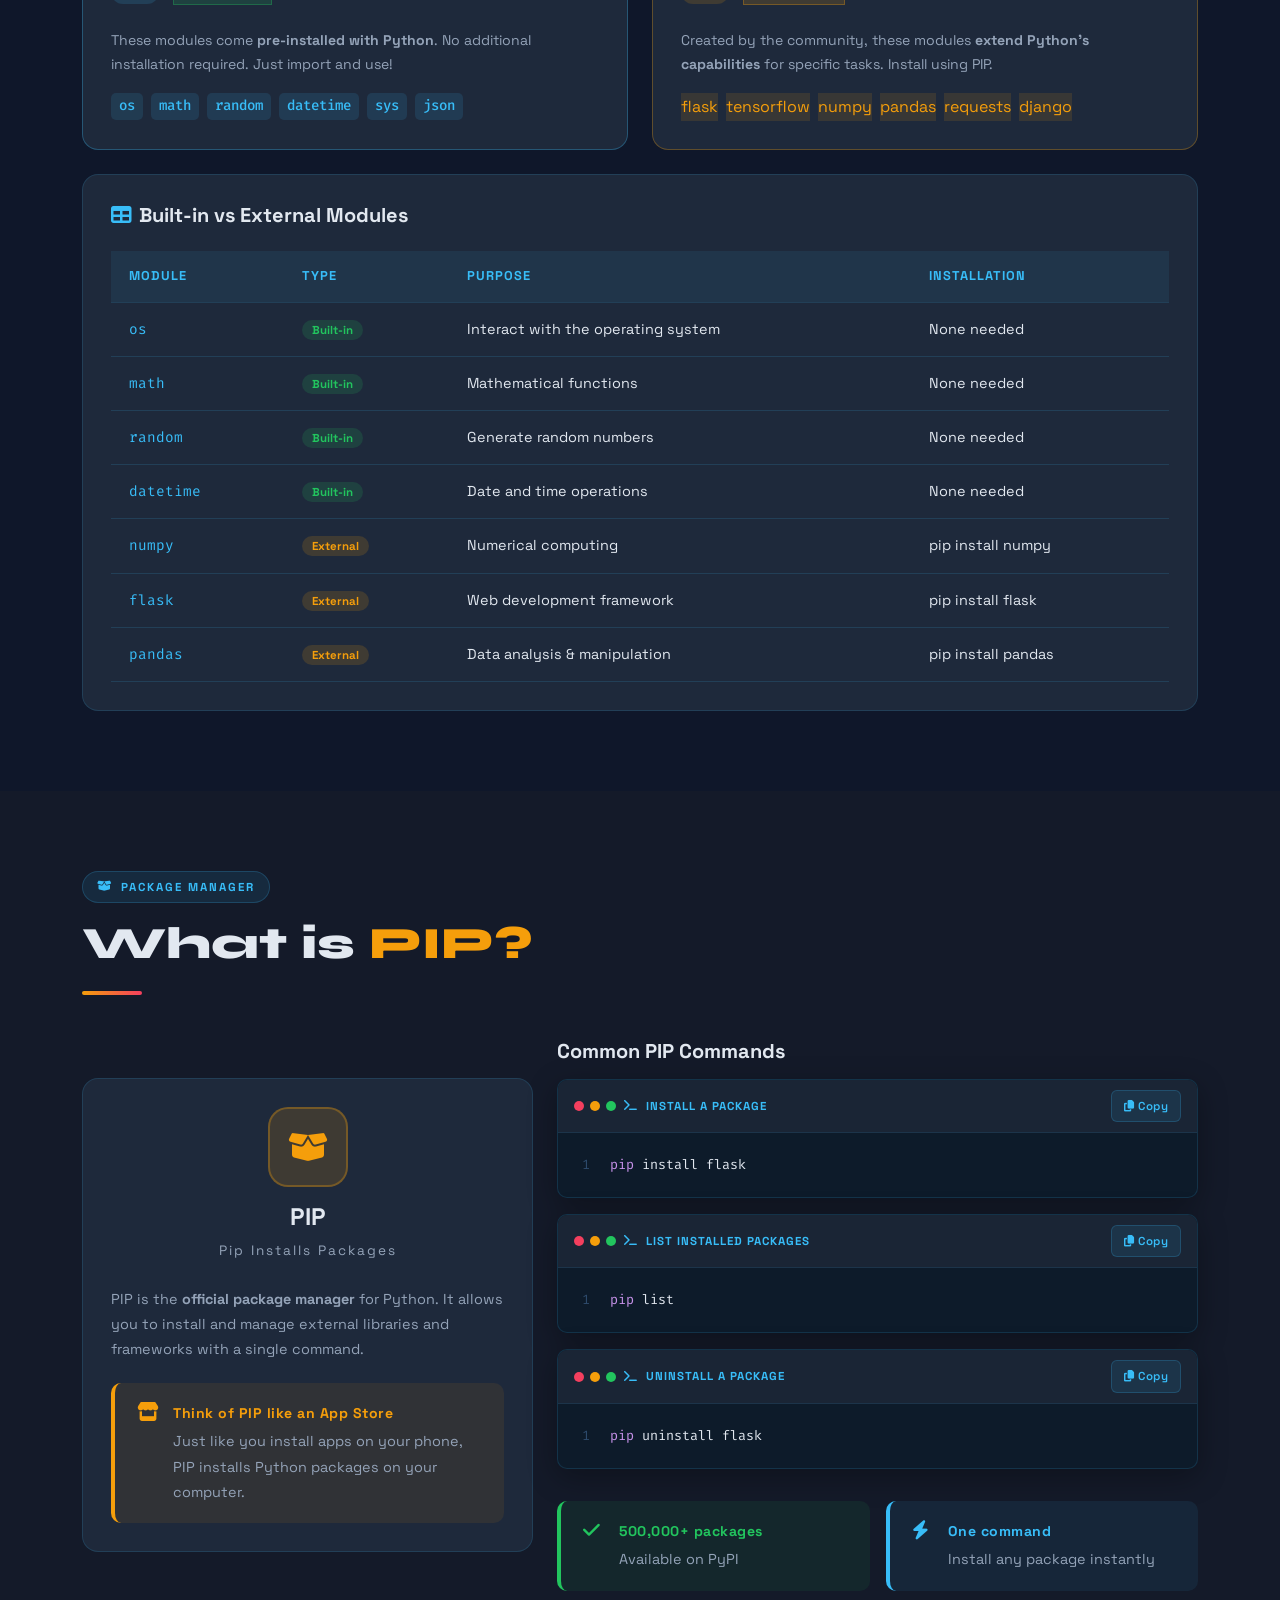
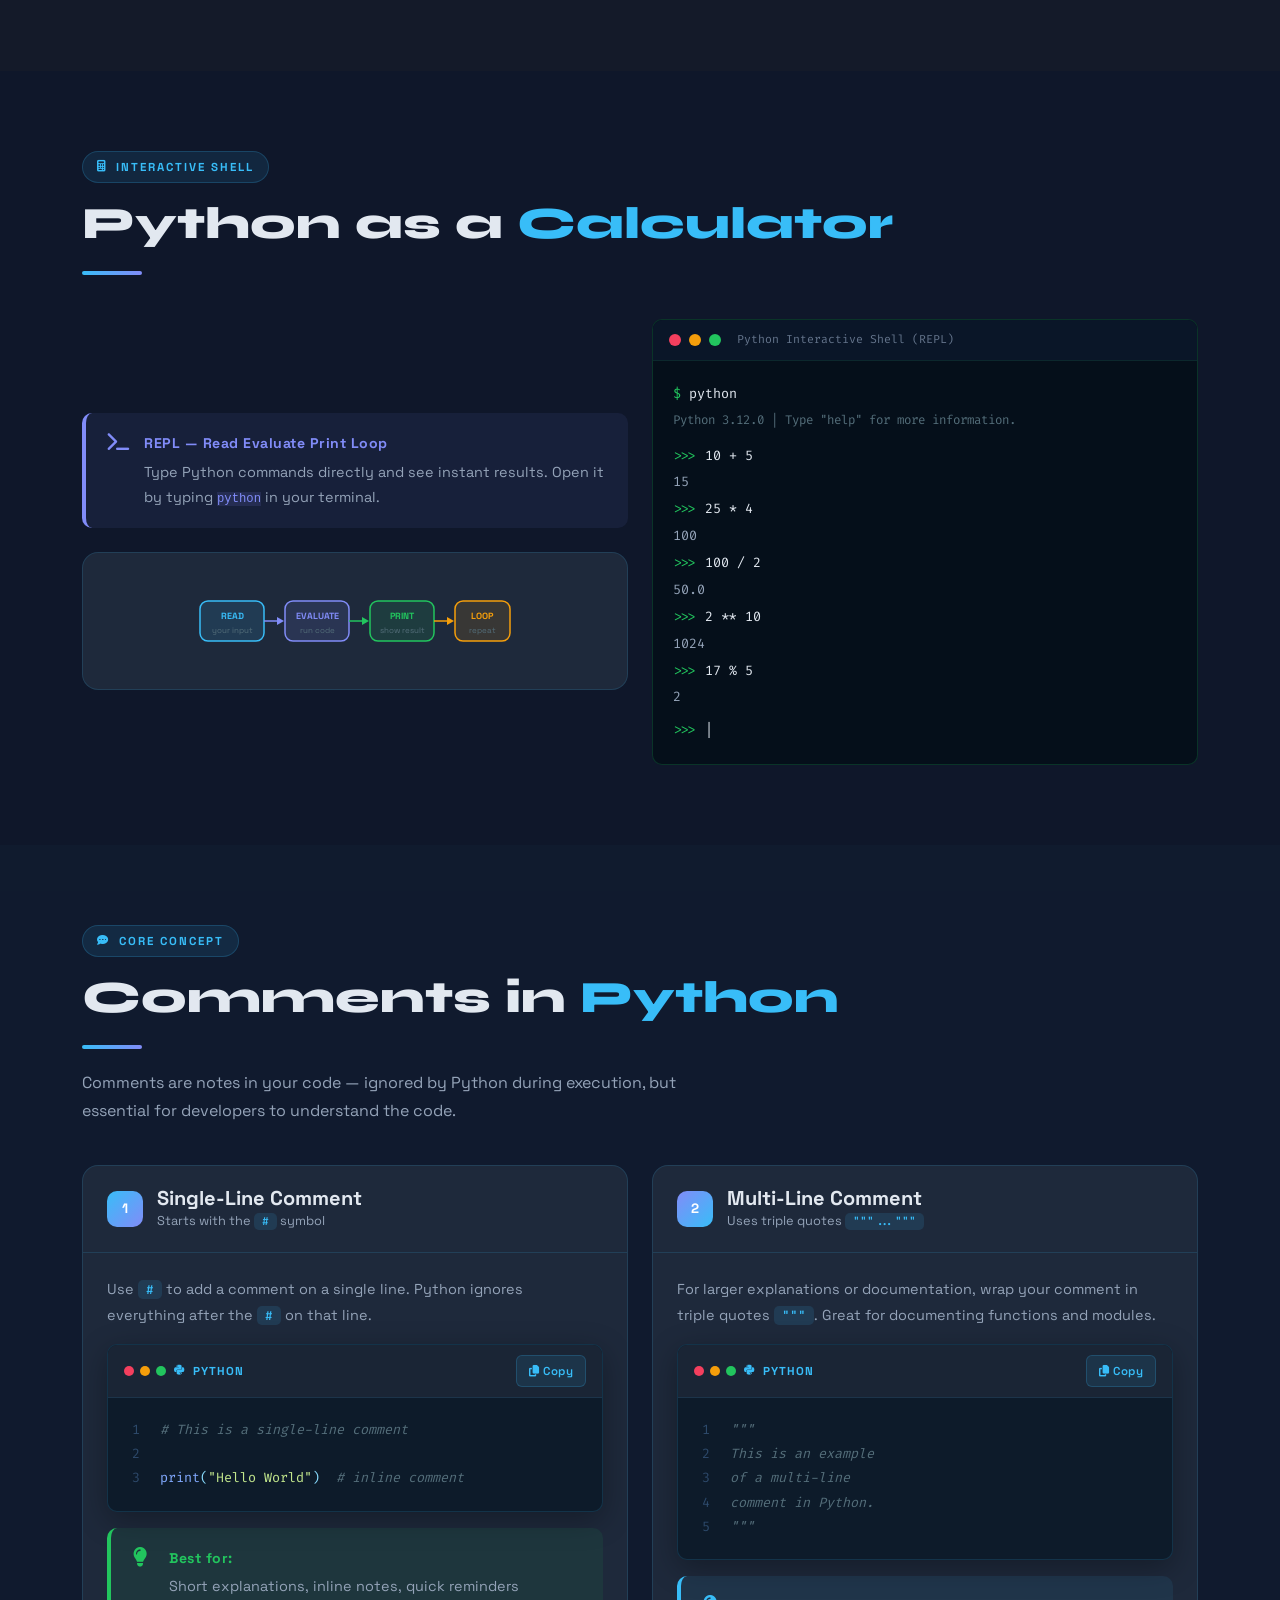
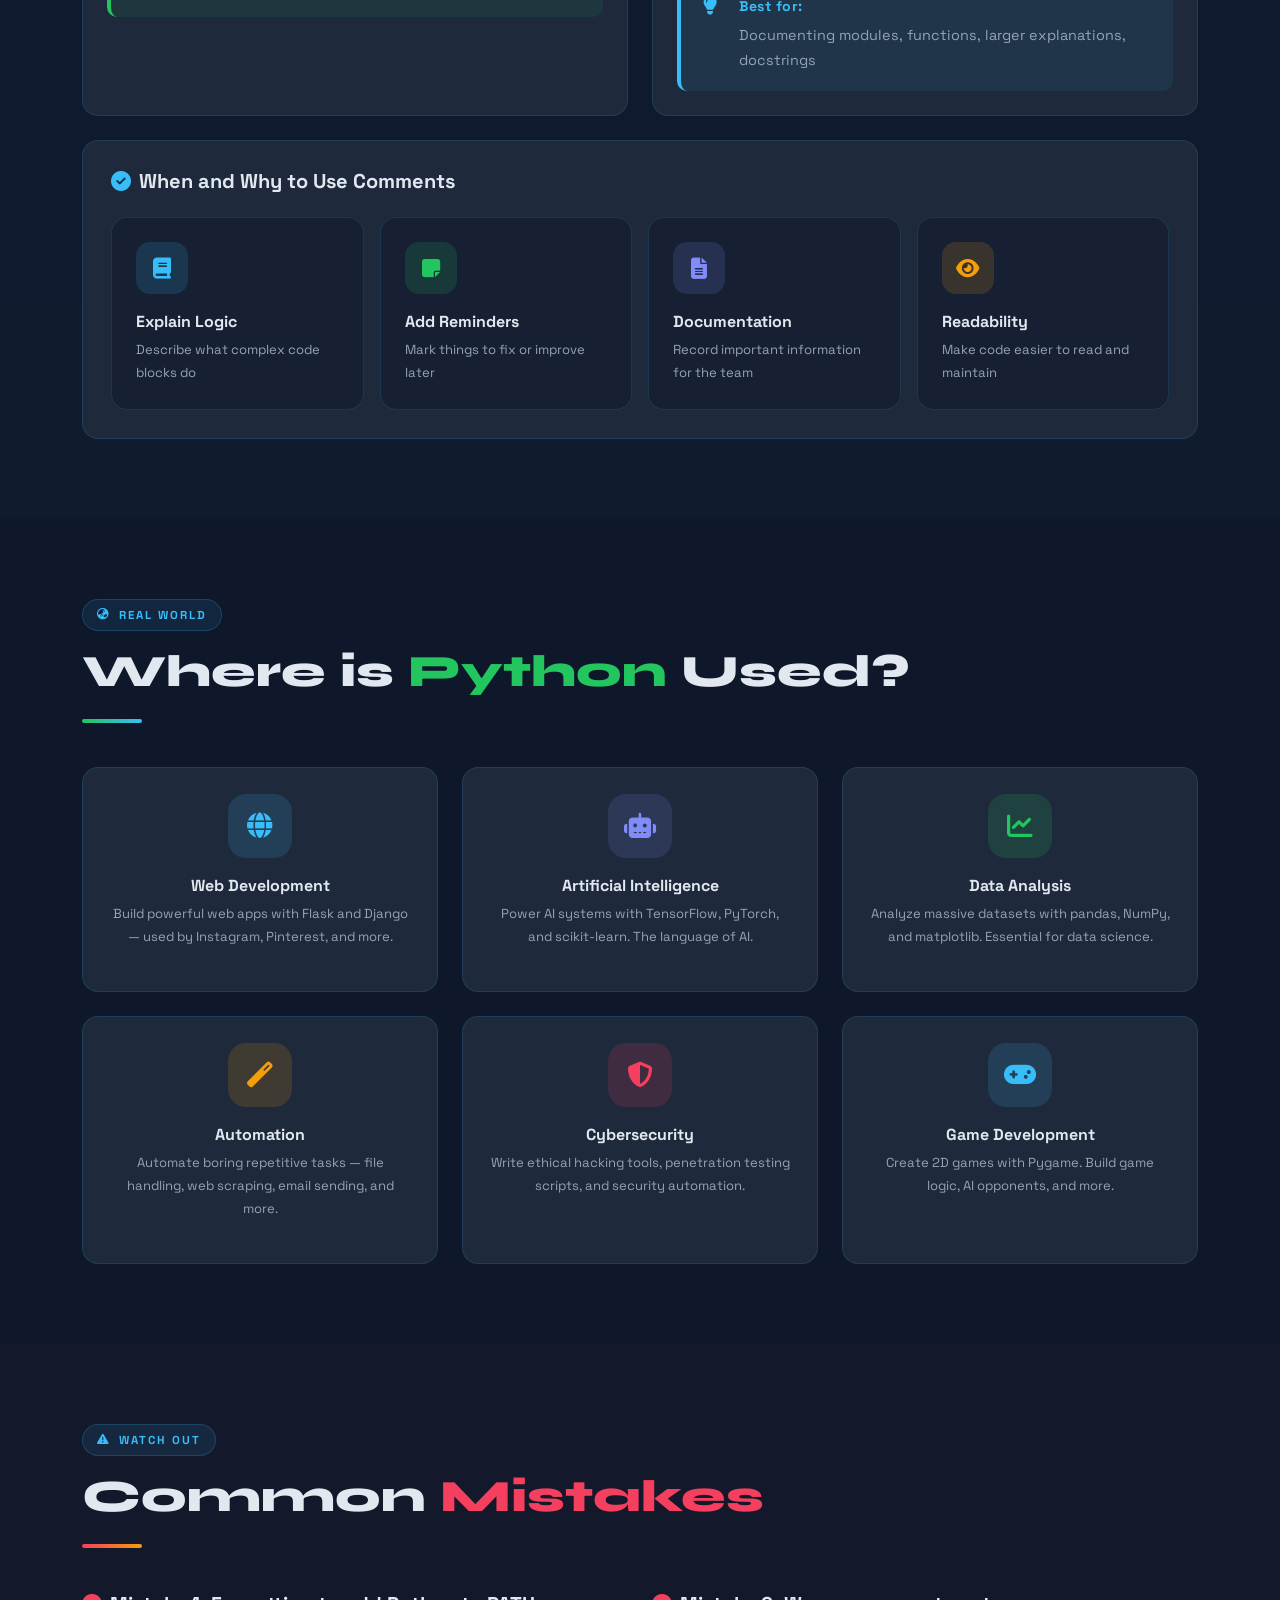
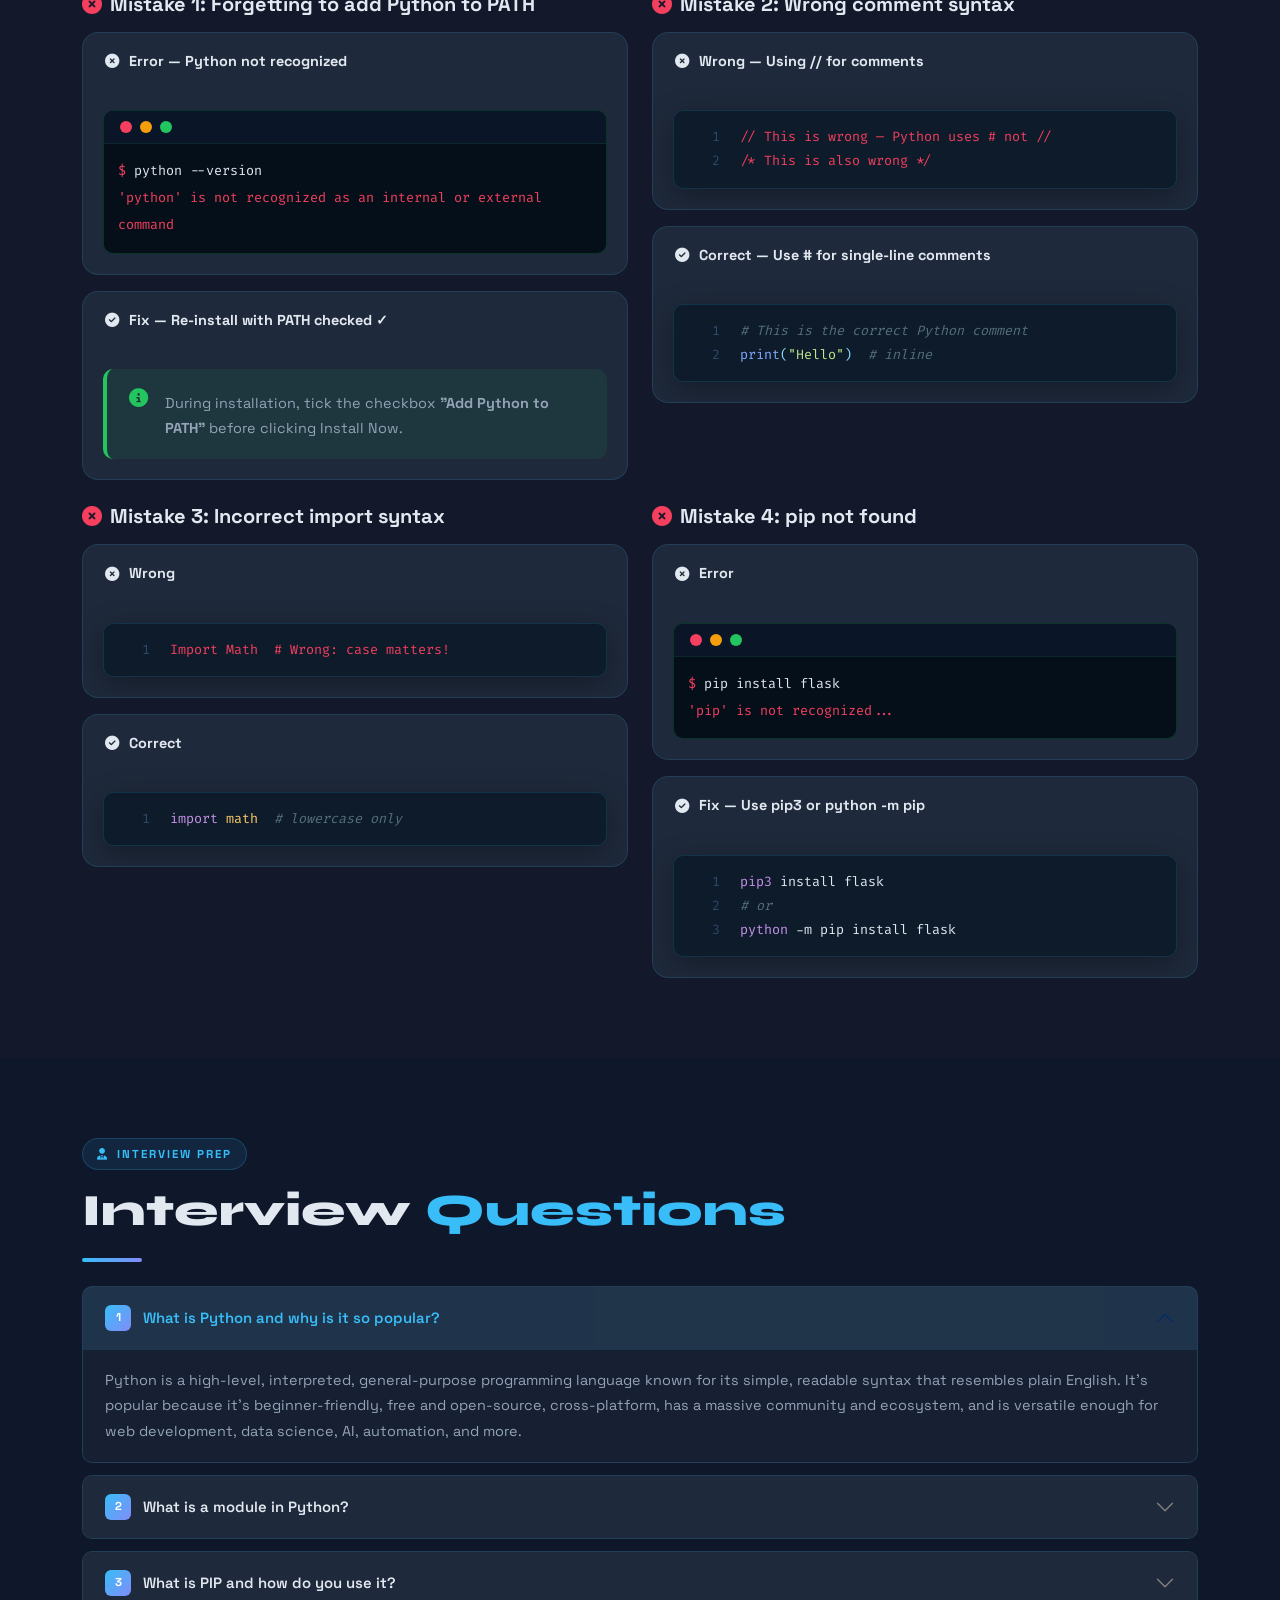
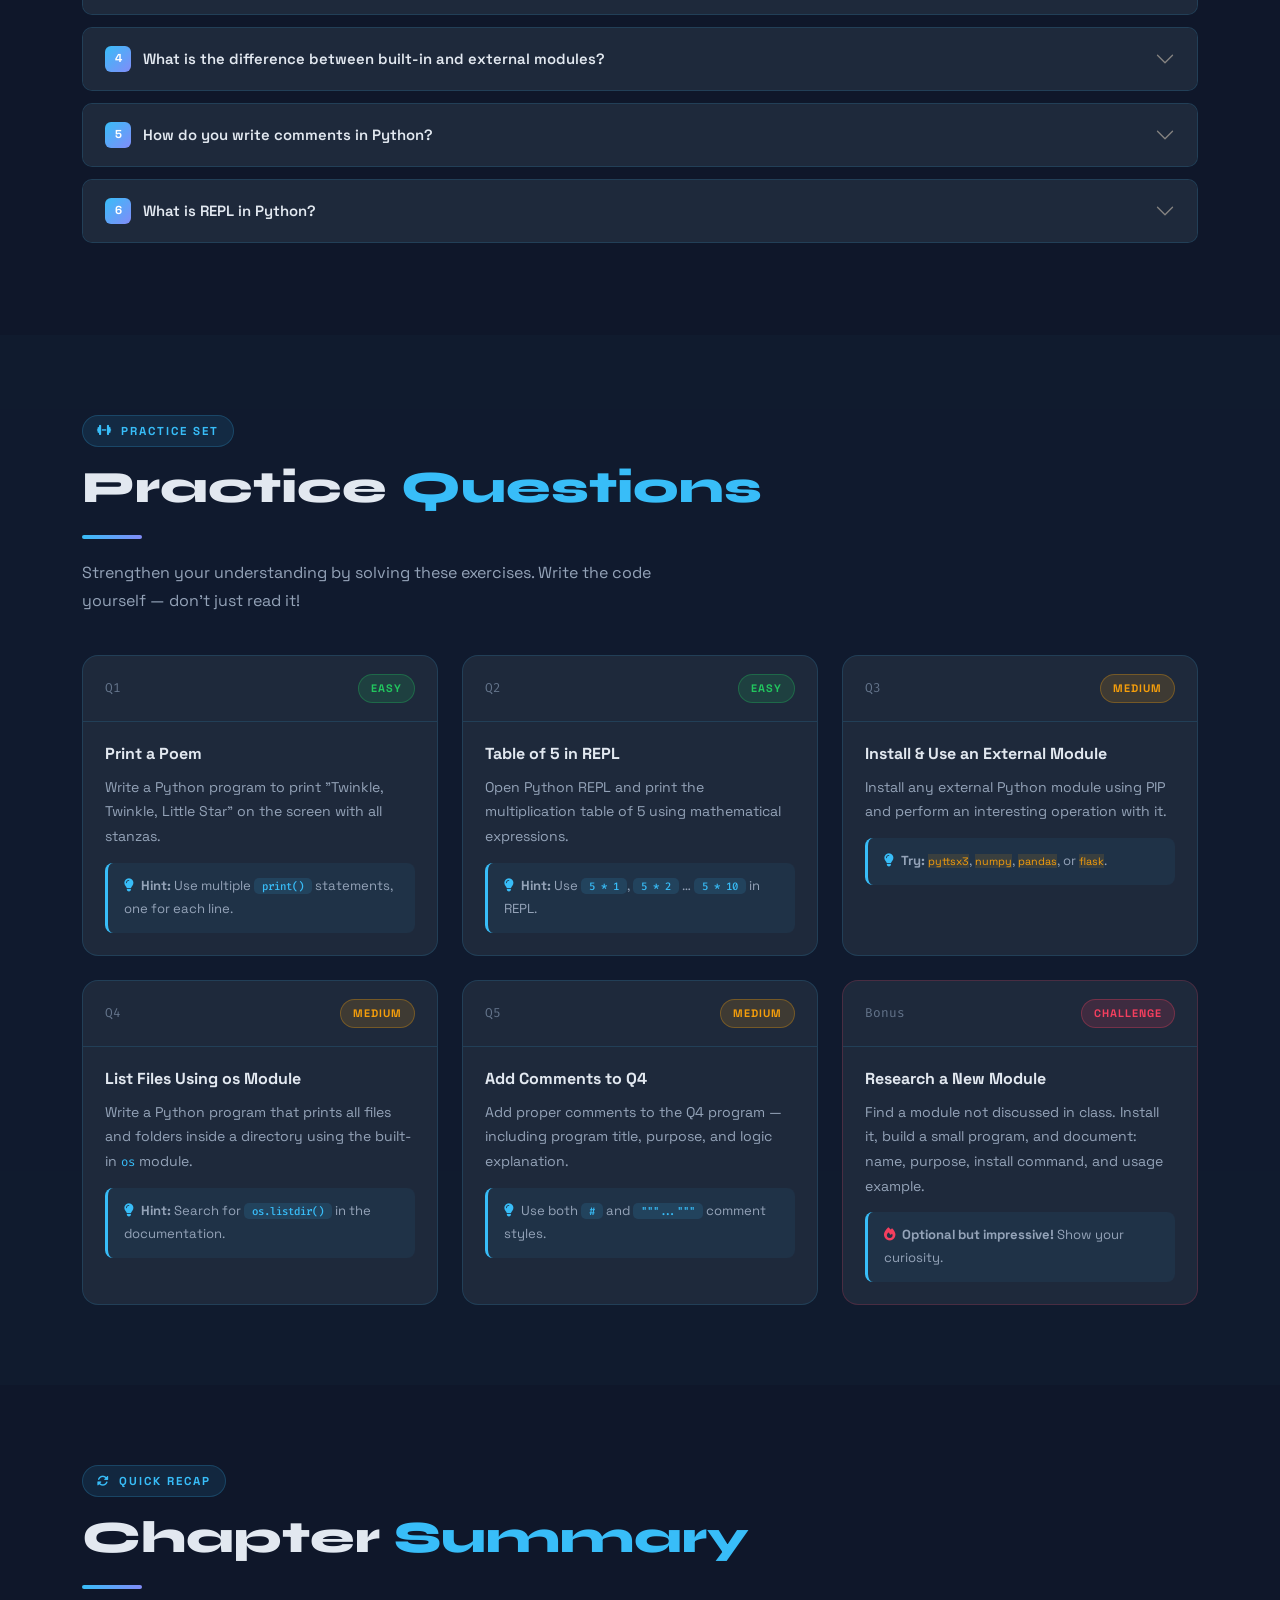
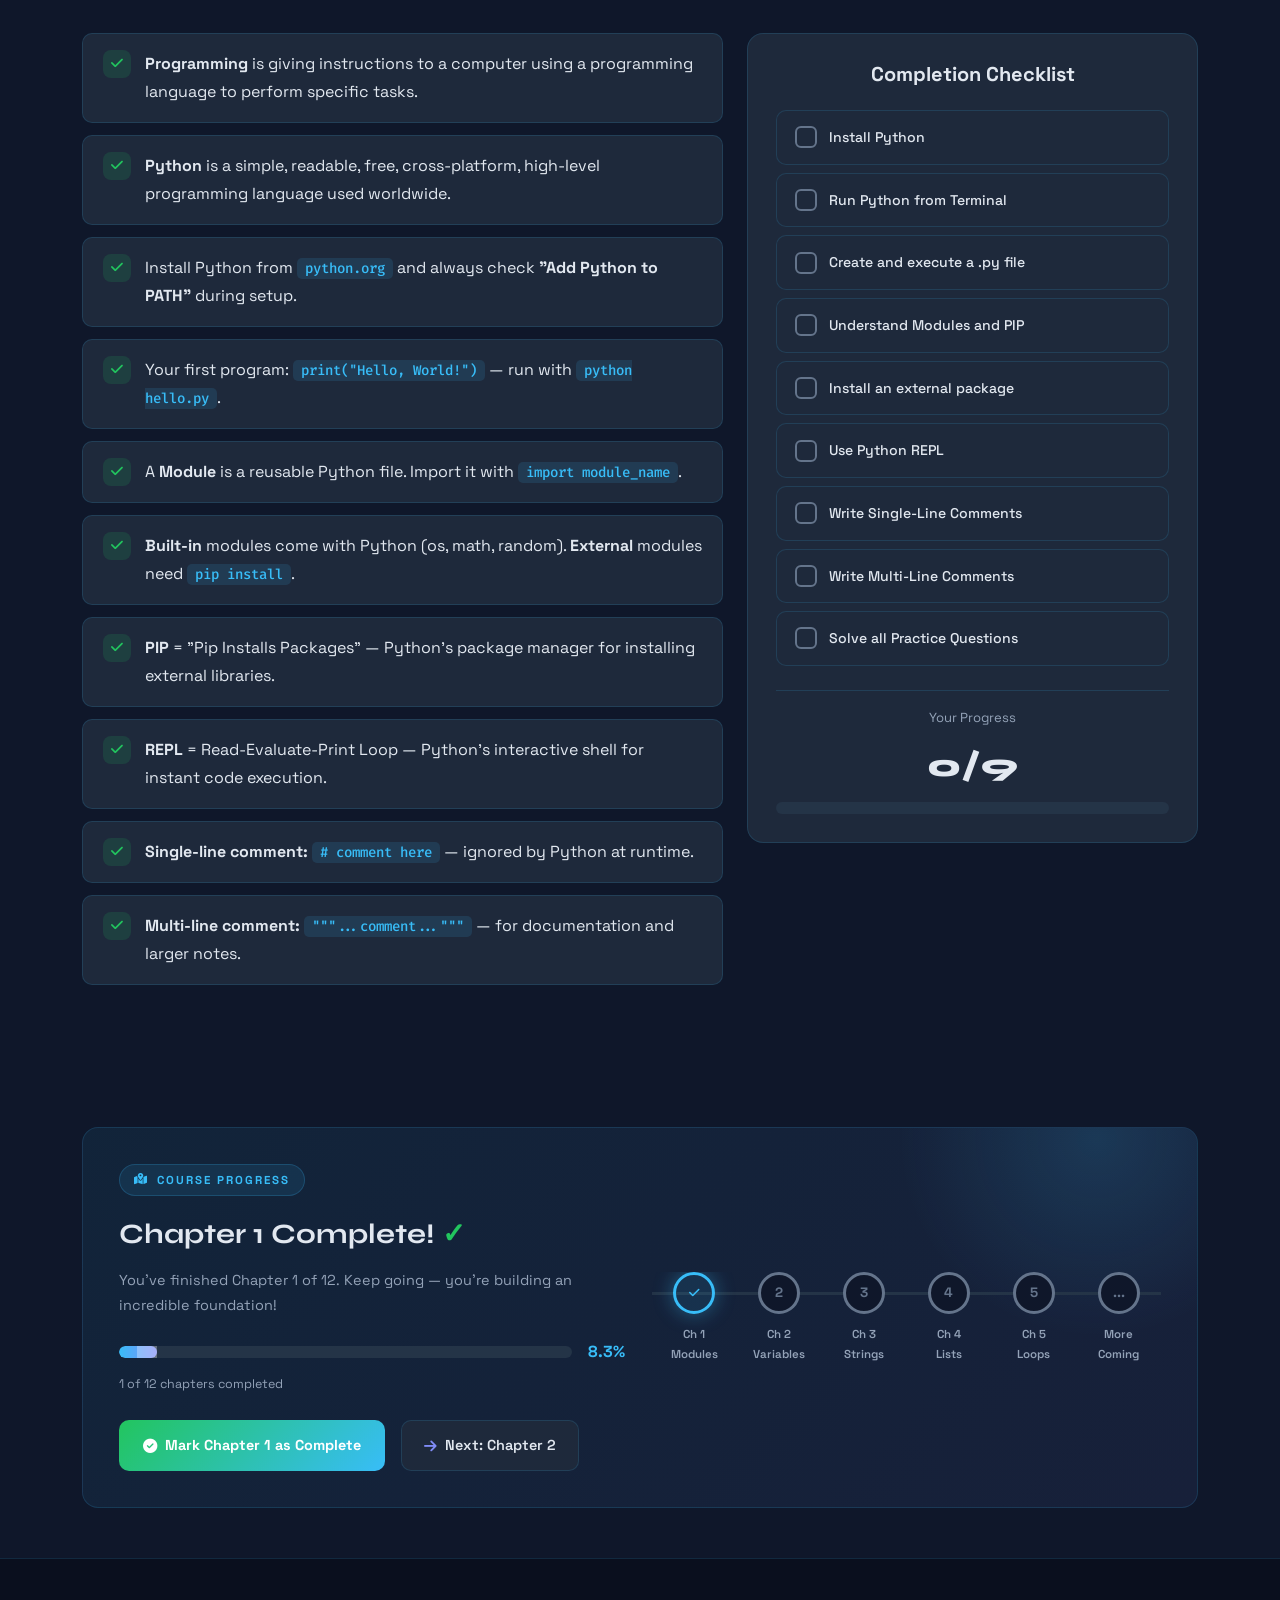
==== commit 248857c5: "footer and alignments are updated" ====
--- a/Chapter-1/index.html
+++ b/Chapter-1/index.html
@@ -123,13 +123,13 @@
               <span class="window-title">hello.py — Python Mastery</span>
             </div>
             <div class="window-body">
-              <div class="code-line"><span class="ln">1</span><span class="cm"># My first Python program 🐍</span></div>
+              <div class="code-line"><span class="ln">1</span><span class="cm"># My first Python program</span></div>
               <div class="code-line"><span class="ln">2</span><span class="cm"># Chapter 1 — Python Mastery with Harsh</span></div>
               <div class="code-line"><span class="ln">3</span></div>
               <div class="code-line"><span class="ln">4</span><span class="kw">import</span><span class="ot"> </span><span class="fn">os</span></div>
               <div class="code-line"><span class="ln">5</span><span class="kw">import</span><span class="ot"> </span><span class="fn">math</span></div>
               <div class="code-line"><span class="ln">6</span></div>
-              <div class="code-line"><span class="ln">7</span><span class="fn">print</span><span class="op">(</span><span class="str">"Hello, World! 🌍"</span><span class="op">)</span></div>
+              <div class="code-line"><span class="ln">7</span><span class="fn">print</span><span class="op">(</span><span class="str">"Hello, World!"</span><span class="op">)</span></div>
               <div class="code-line"><span class="ln">8</span><span class="fn">print</span><span class="op">(</span><span class="str">"Welcome to Python Mastery"</span><span class="op">)</span></div>
               <div class="code-line"><span class="ln">9</span></div>
               <div class="code-line"><span class="ln">10</span><span class="cm">"""</span></div>
@@ -490,7 +490,14 @@
             <svg viewBox="0 0 200 180" xmlns="http://www.w3.org/2000/svg" style="width:180px">
               <circle cx="100" cy="90" r="70" fill="rgba(34,197,94,0.08)" stroke="rgba(34,197,94,0.2)" stroke-width="1.5"/>
               <circle cx="100" cy="90" r="50" fill="rgba(34,197,94,0.1)"/>
-              <text x="100" y="106" text-anchor="middle" font-size="50">🎉</text>
+              <!-- Trophy drawing in place of emoji -->
+              <g transform="translate(100, 90) scale(1.1)">
+                <path d="M-25,-30 L25,-30 L25,-5 C25,10 10,25 0,25 C-10,25 -25,10 -25,-5 Z" fill="#eab308" />
+                <path d="M-25,-20 C-35,-20 -40,-10 -40,-5 C-40,5 -30,5 -25,5" fill="none" stroke="#eab308" stroke-width="3.5" stroke-linecap="round" />
+                <path d="M25,-20 C35,-20 40,-10 40,-5 C40,5 30,5 25,5" fill="none" stroke="#eab308" stroke-width="3.5" stroke-linecap="round" />
+                <path d="M-6,25 L6,25 L6,38 L-6,38 Z" fill="#ca8a04" />
+                <path d="M-18,38 L18,38 L18,45 L-18,45 Z" fill="#ca8a04" />
+              </g>
               <!-- Sparks -->
               <circle cx="45" cy="40" r="4" fill="#f59e0b" opacity="0.8"><animate attributeName="cy" values="40;30;40" dur="1.5s" repeatCount="indefinite"/><animate attributeName="opacity" values="0.8;0.2;0.8" dur="1.5s" repeatCount="indefinite"/></circle>
               <circle cx="155" cy="45" r="3" fill="#38bdf8" opacity="0.8"><animate attributeName="cy" values="45;33;45" dur="1.2s" repeatCount="indefinite"/><animate attributeName="opacity" values="0.8;0.2;0.8" dur="1.2s" repeatCount="indefinite"/></circle>
@@ -498,7 +505,7 @@
               <circle cx="148" cy="148" r="5" fill="#22c55e" opacity="0.6"><animate attributeName="cy" values="148;138;148" dur="1.3s" repeatCount="indefinite"/></circle>
             </svg>
           </div>
-          <h4 class="fw-bold mb-2">Congratulations! 🎉</h4>
+          <h4 class="fw-bold mb-2">Congratulations!</h4>
           <p style="color:var(--text-muted);font-size:0.9rem;margin-bottom:20px">You've just written and executed your first Python program!</p>
           <div class="callout callout-green" style="text-align:left">
             <i class="fas fa-lightbulb callout-icon" style="color:#22c55e"></i>
@@ -1500,7 +1507,7 @@
       <!-- Brand column -->
       <div>
         <div class="footer-brand-name">Python Mastery with Harsh</div>
-        <p class="footer-tagline">From Absolute Beginner to Building Real Python Projects.<br>Completely free. Built with ❤️ for students.</p>
+        <p class="footer-tagline">From Absolute Beginner to Building Real Python Projects.<br>Completely free. Built with care for students.</p>
         <div class="footer-social">
           <a href="https://github.com/lucifer01430" target="_blank" rel="noopener" class="footer-social-link" title="GitHub">
             <i class="fab fa-github"></i>
@@ -1536,7 +1543,7 @@
     <div class="footer-bottom">
       <div class="footer-copy">&copy; 2025 Python Mastery with Harsh. All rights reserved.</div>
       <div class="footer-love">
-        Let's Learn Python with <a href="https://github.com/lucifer01430" target="_blank" rel="noopener">Harsh</a> ❤️
+        Let's Learn Python with <a href="https://github.com/lucifer01430" target="_blank" rel="noopener">Harsh</a>
       </div>
     </div>
   </div>
--- a/Chapter-1/assets/css/style.css
+++ b/Chapter-1/assets/css/style.css
@@ -858,6 +858,11 @@
 }
 .footer-social-link:hover { border-color: var(--accent); color: var(--accent); }
 .footer-col-title { font-weight: 700; font-size: 0.85rem; margin-bottom: 16px; color: var(--text-main); }
+.footer-link {
+  display: block; color: var(--text-muted); font-size: 0.85rem;
+  text-decoration: none; margin-bottom: 10px; transition: color 0.2s;
+}
+.footer-link:hover { color: var(--accent); }
 .footer-bottom {
   border-top: 1px solid var(--border); padding-top: 24px;
   display: flex; align-items: center; justify-content: space-between;
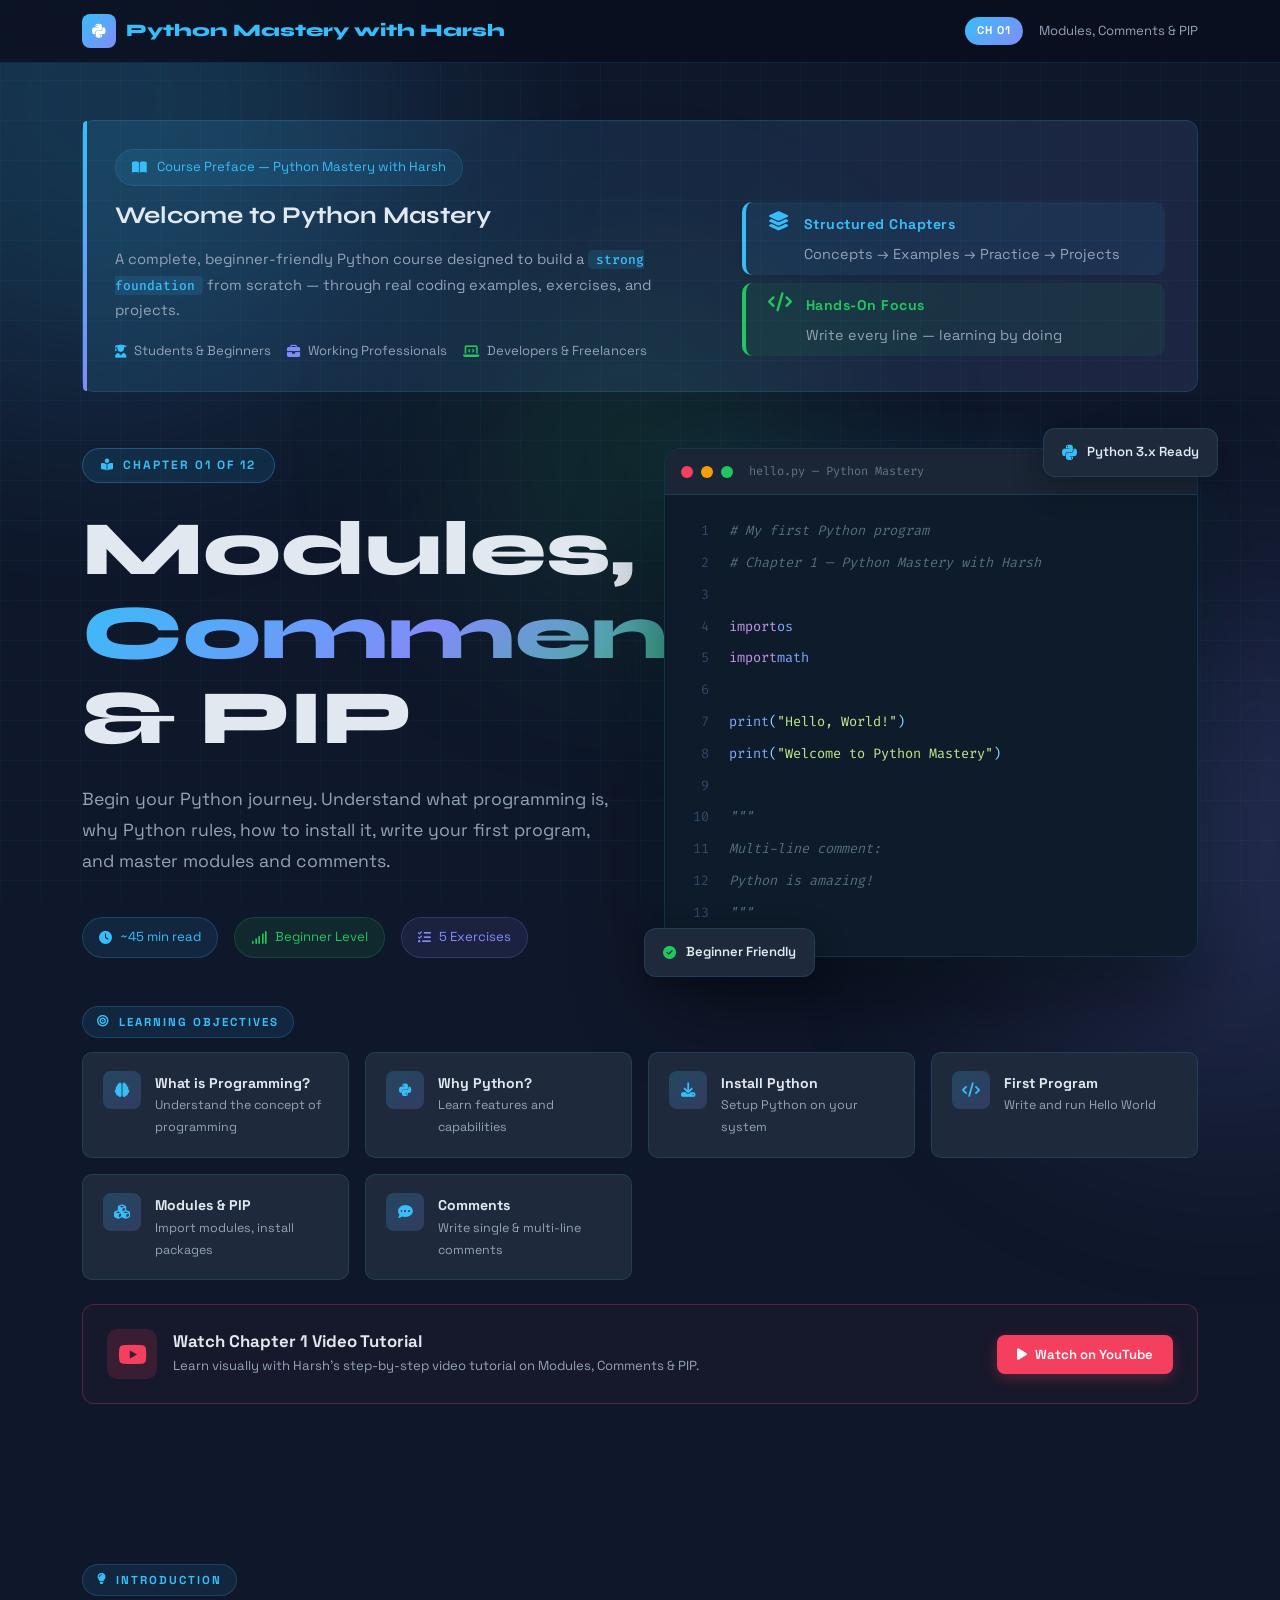
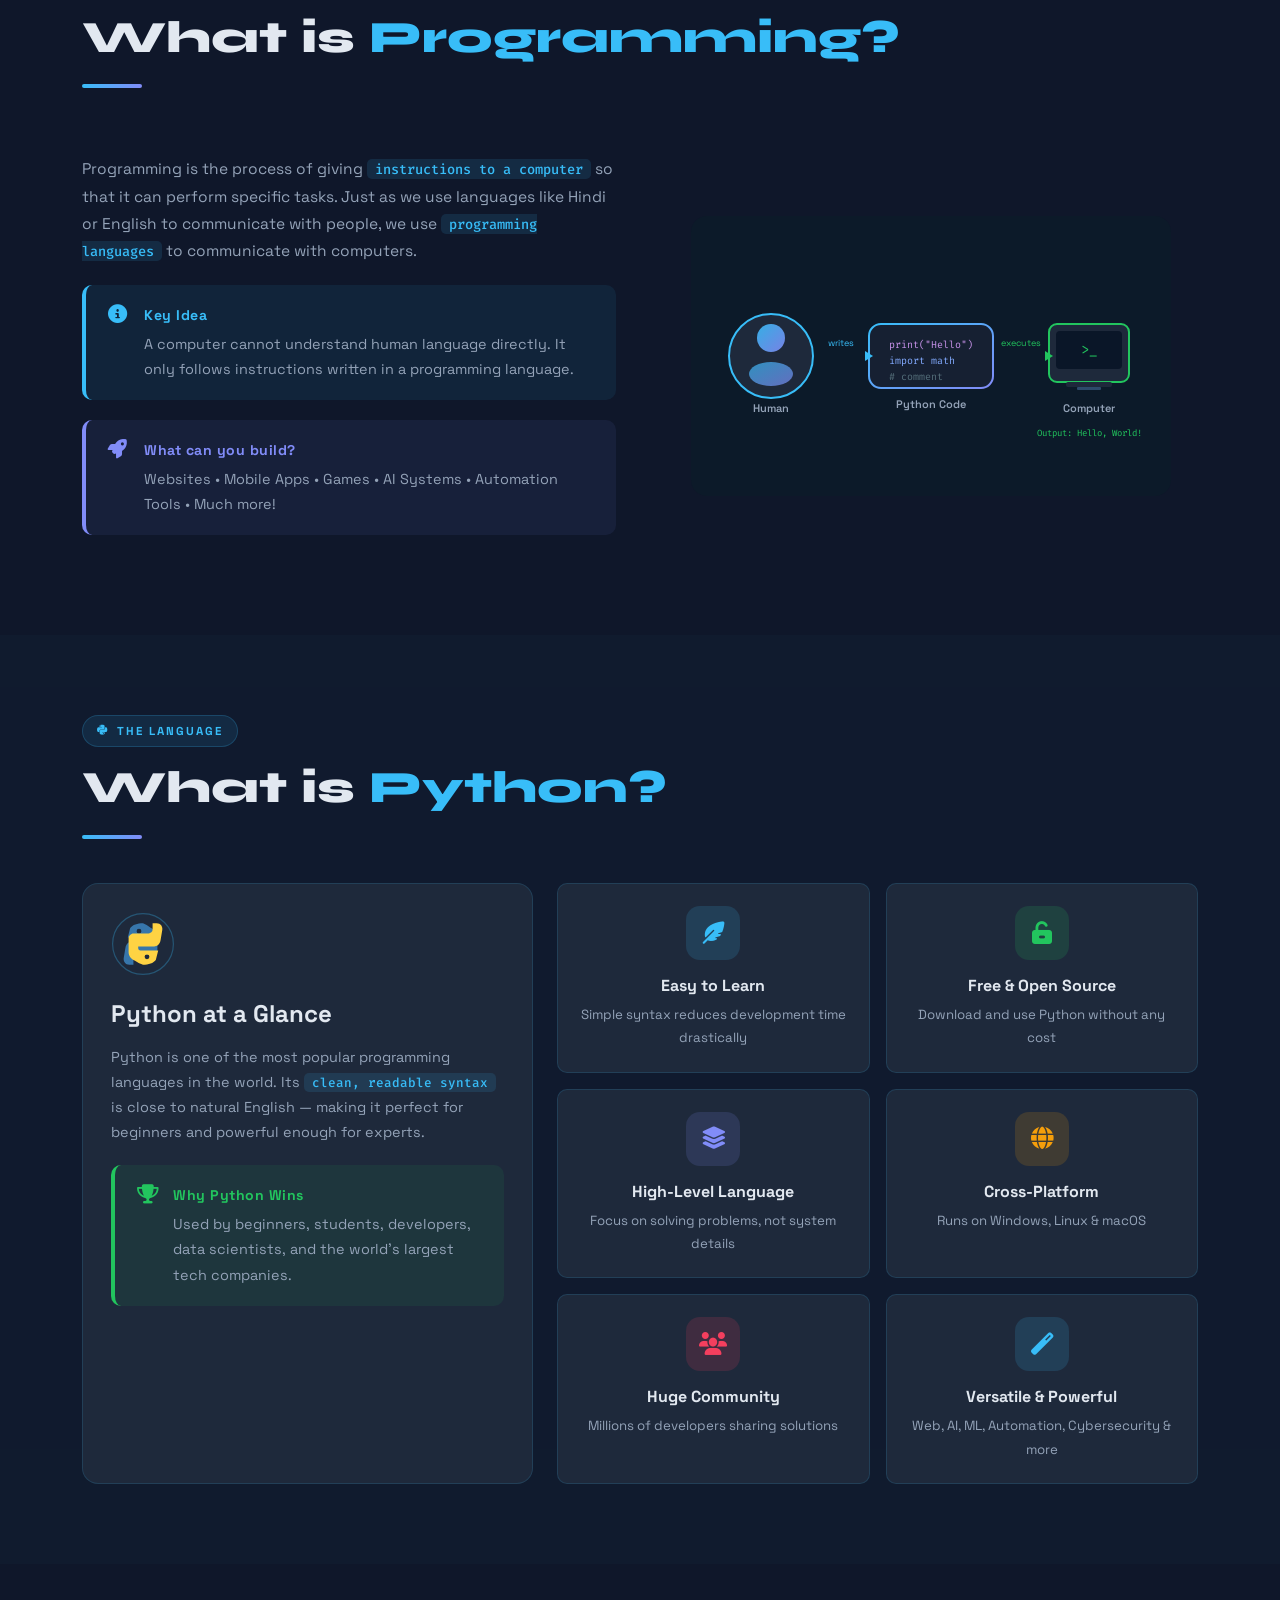
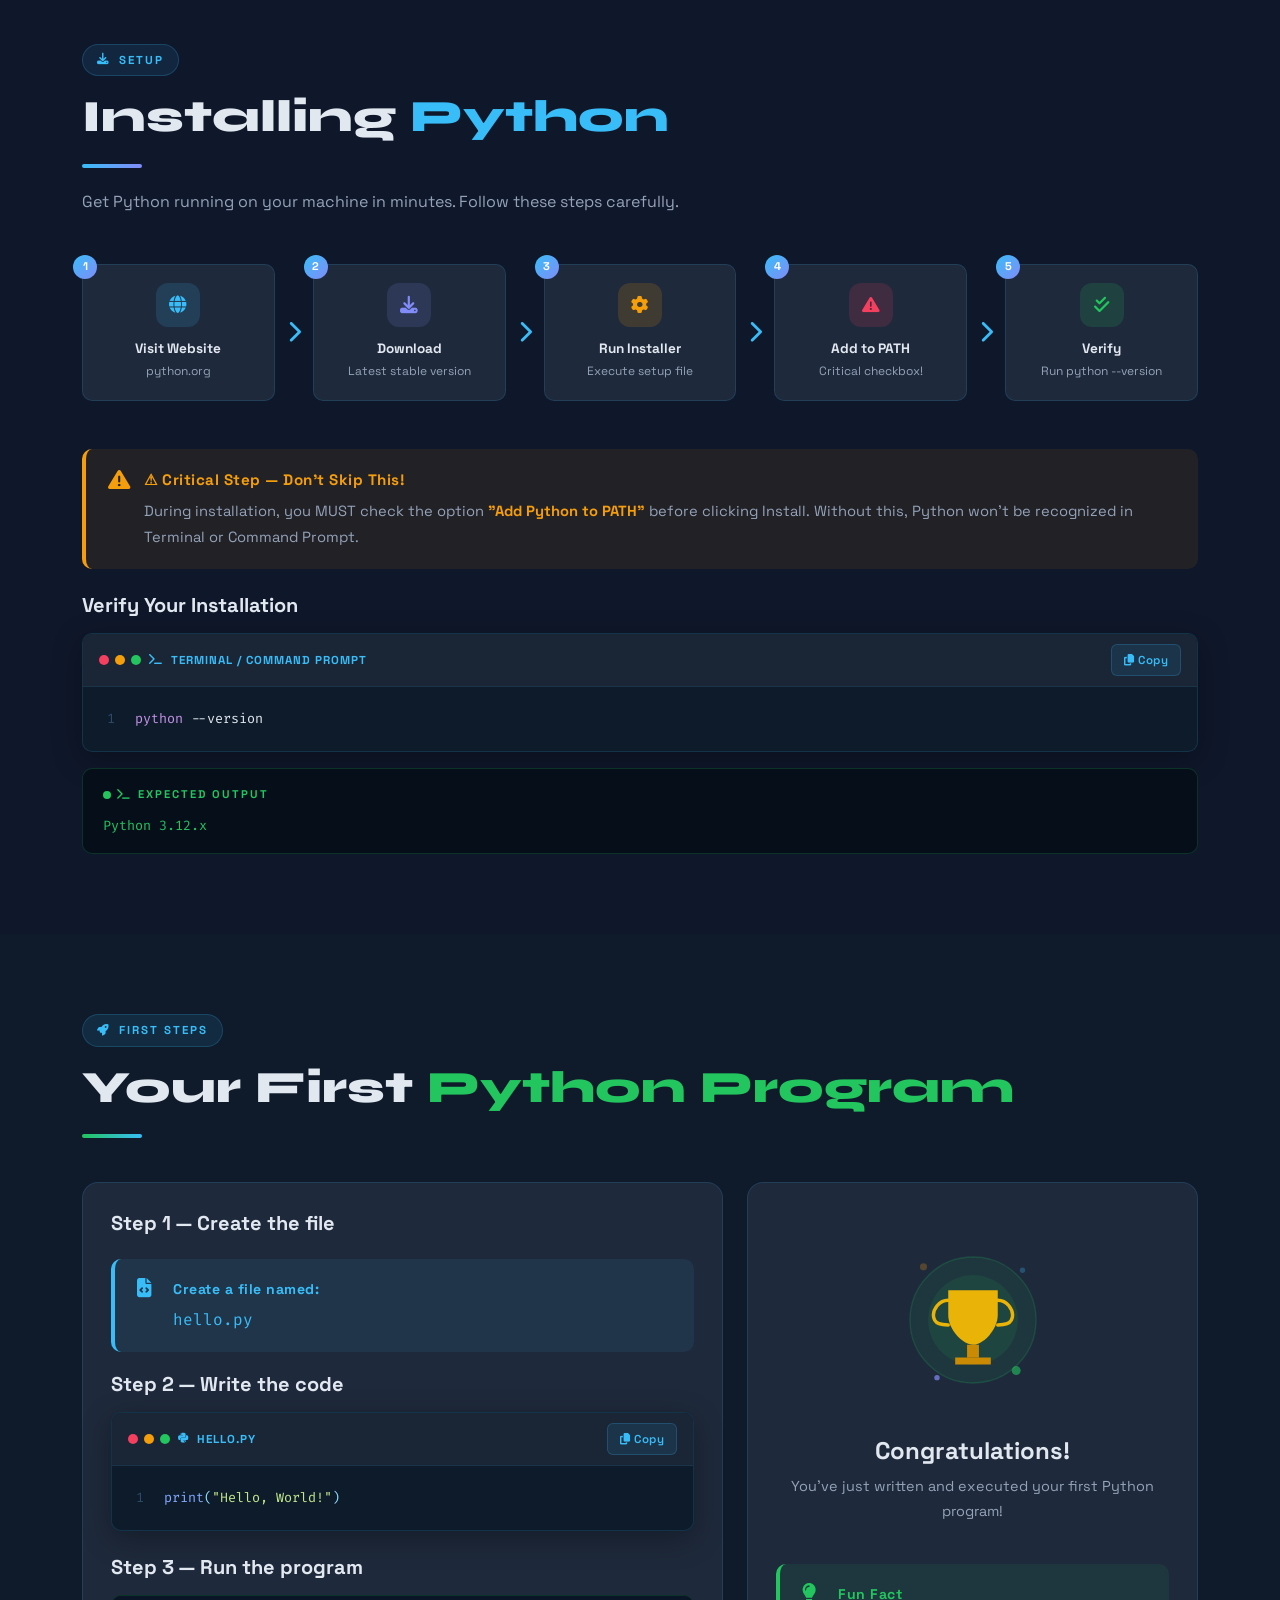
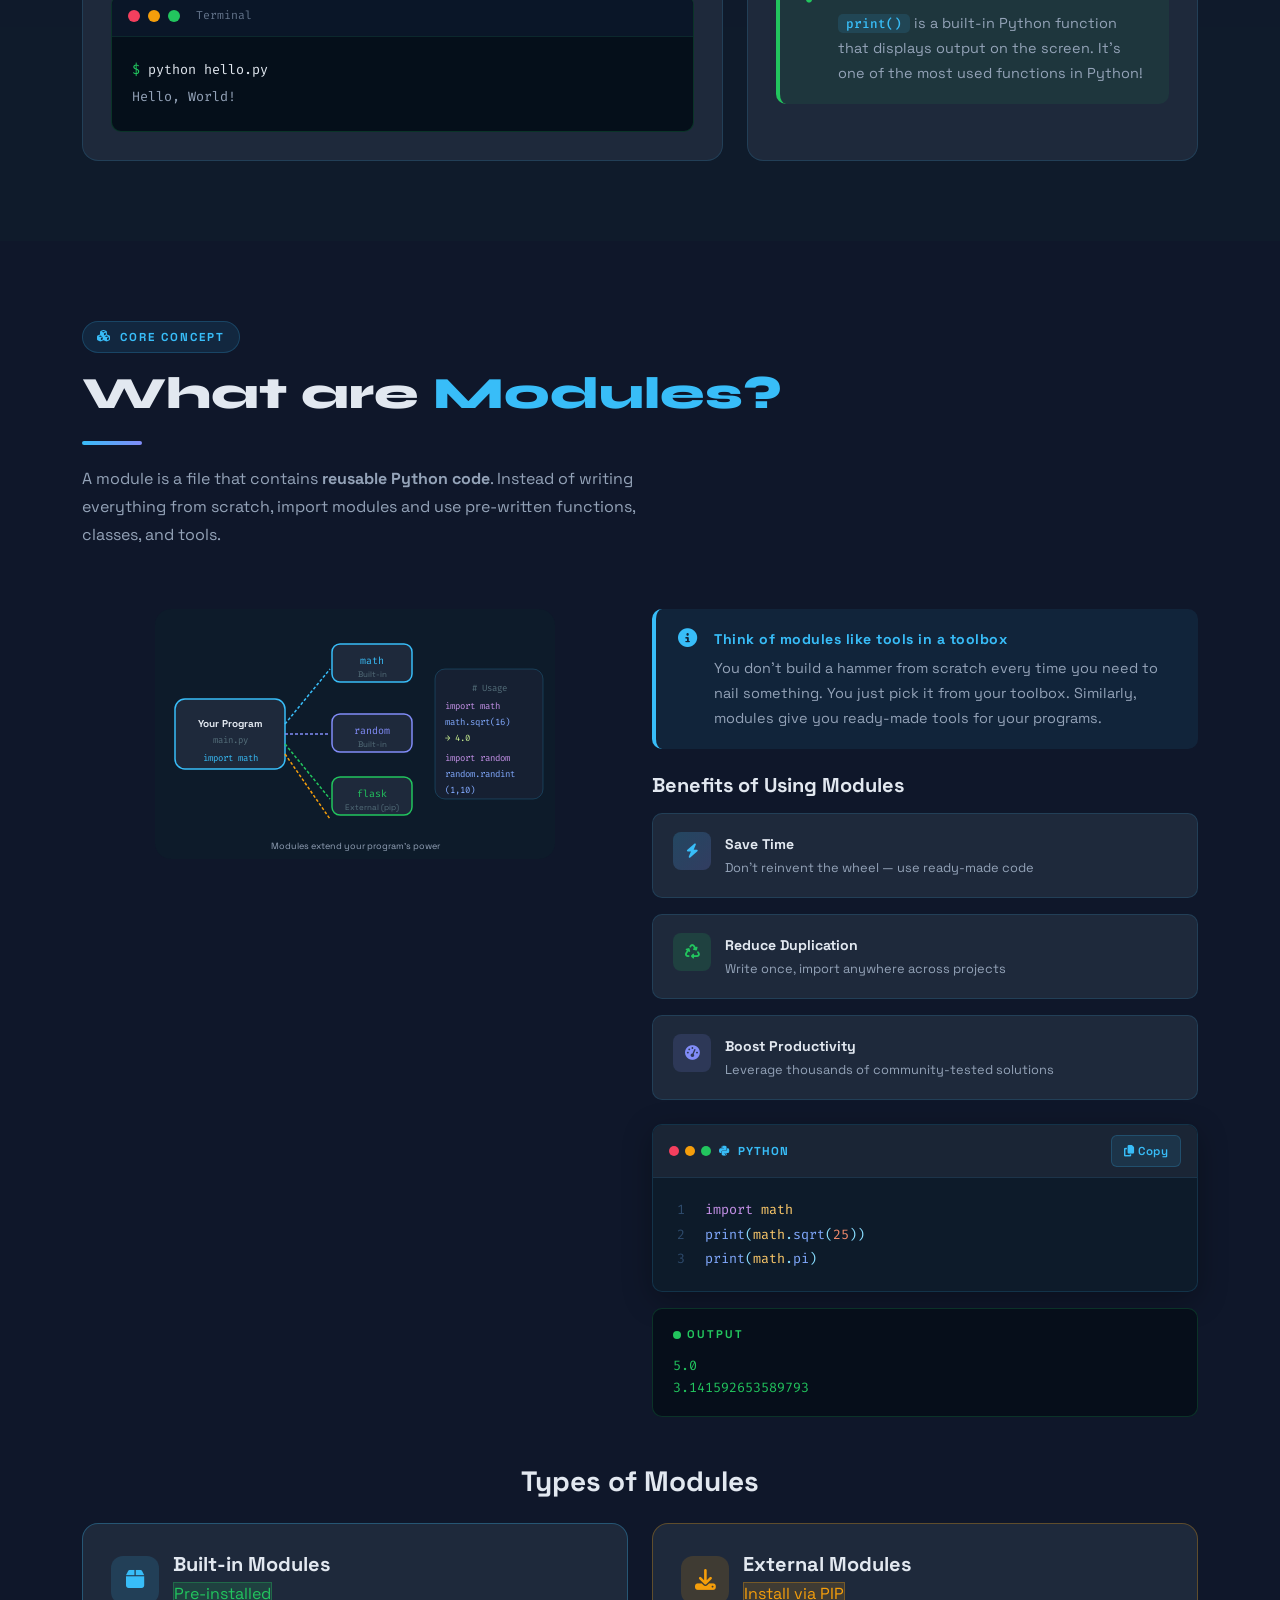
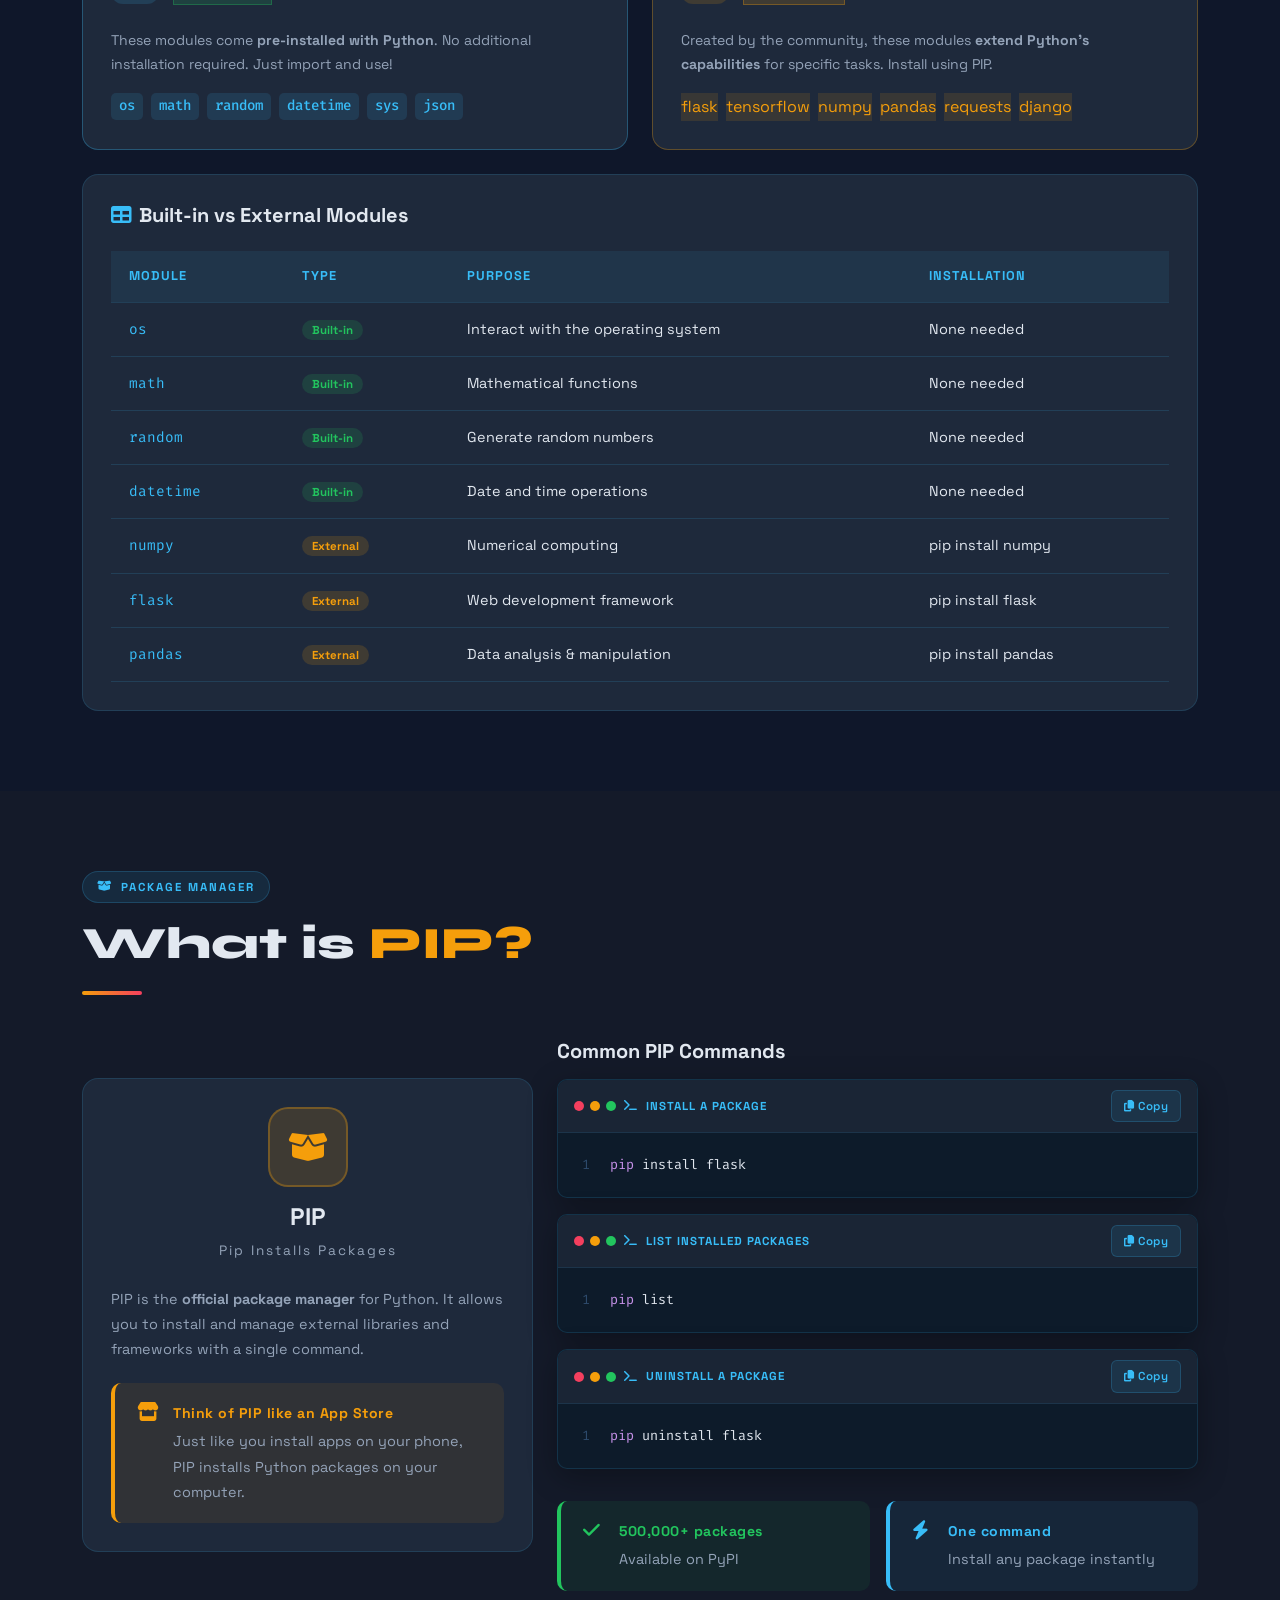
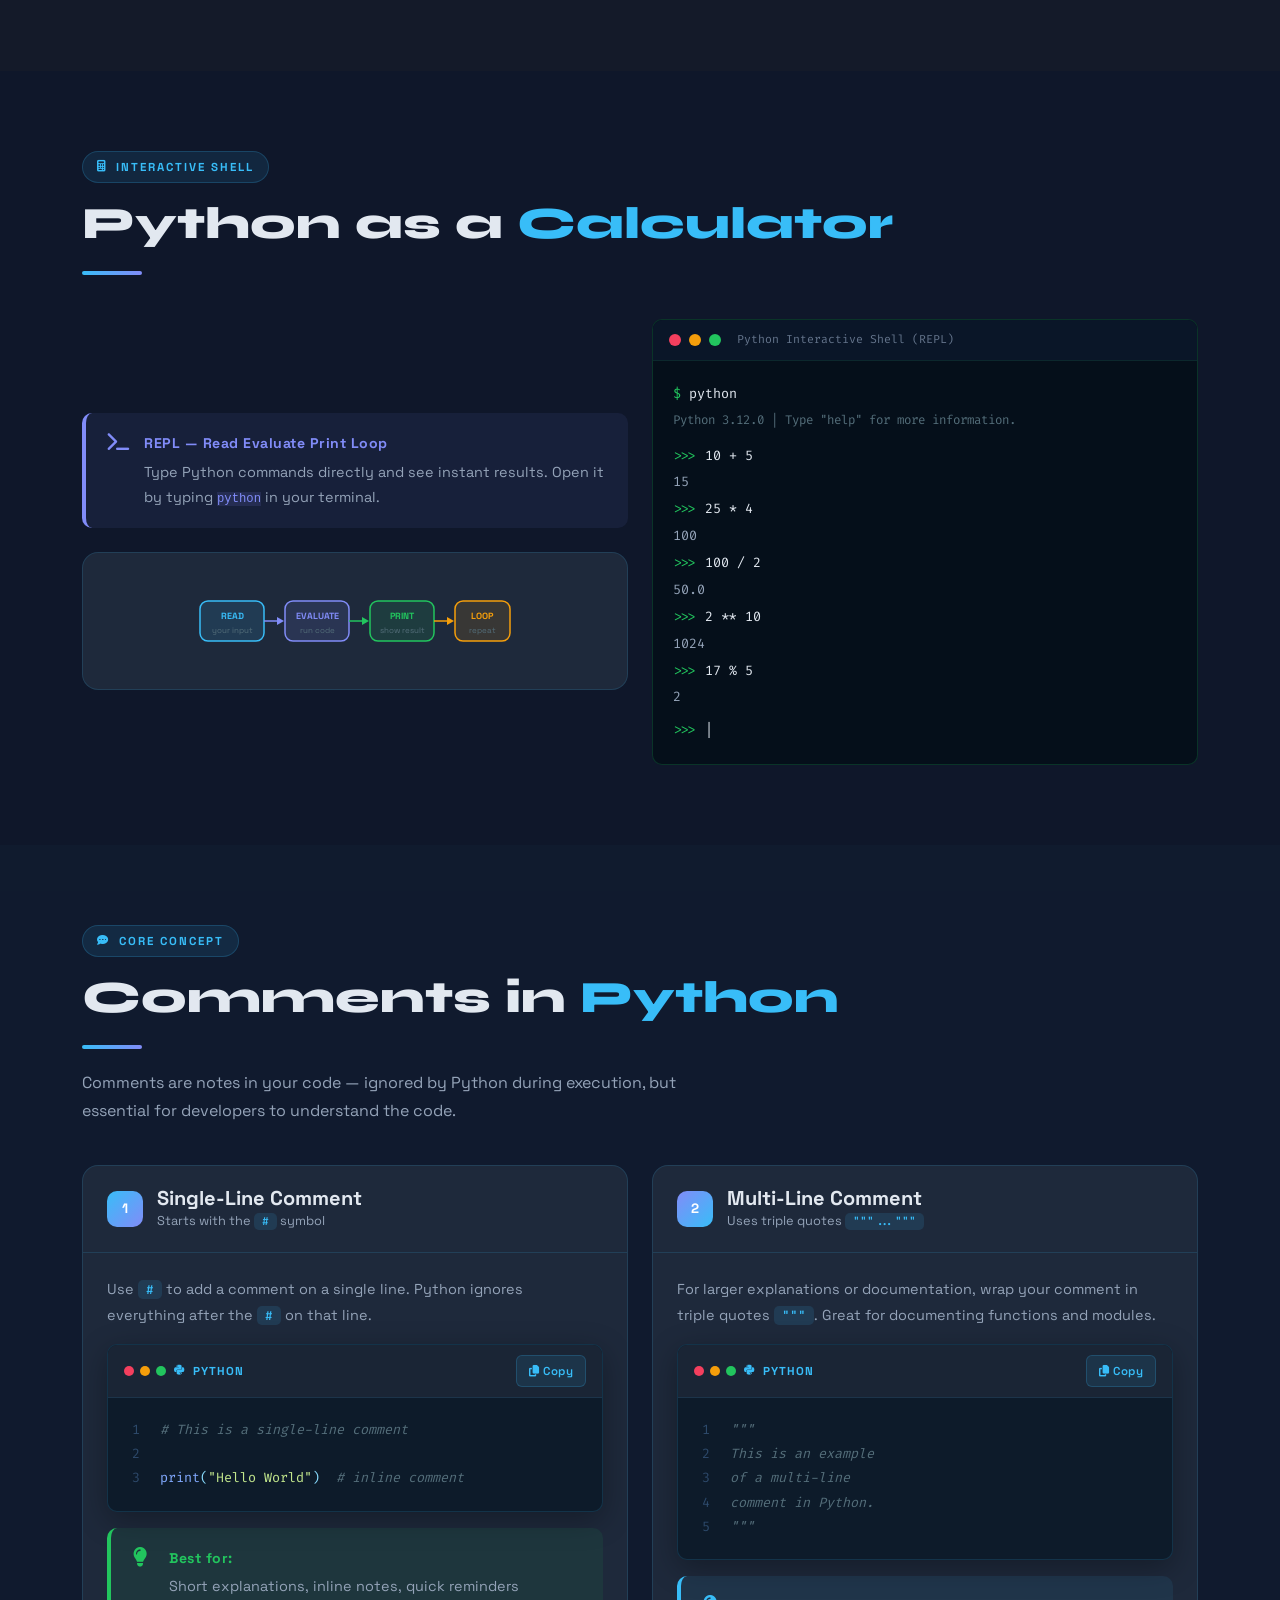
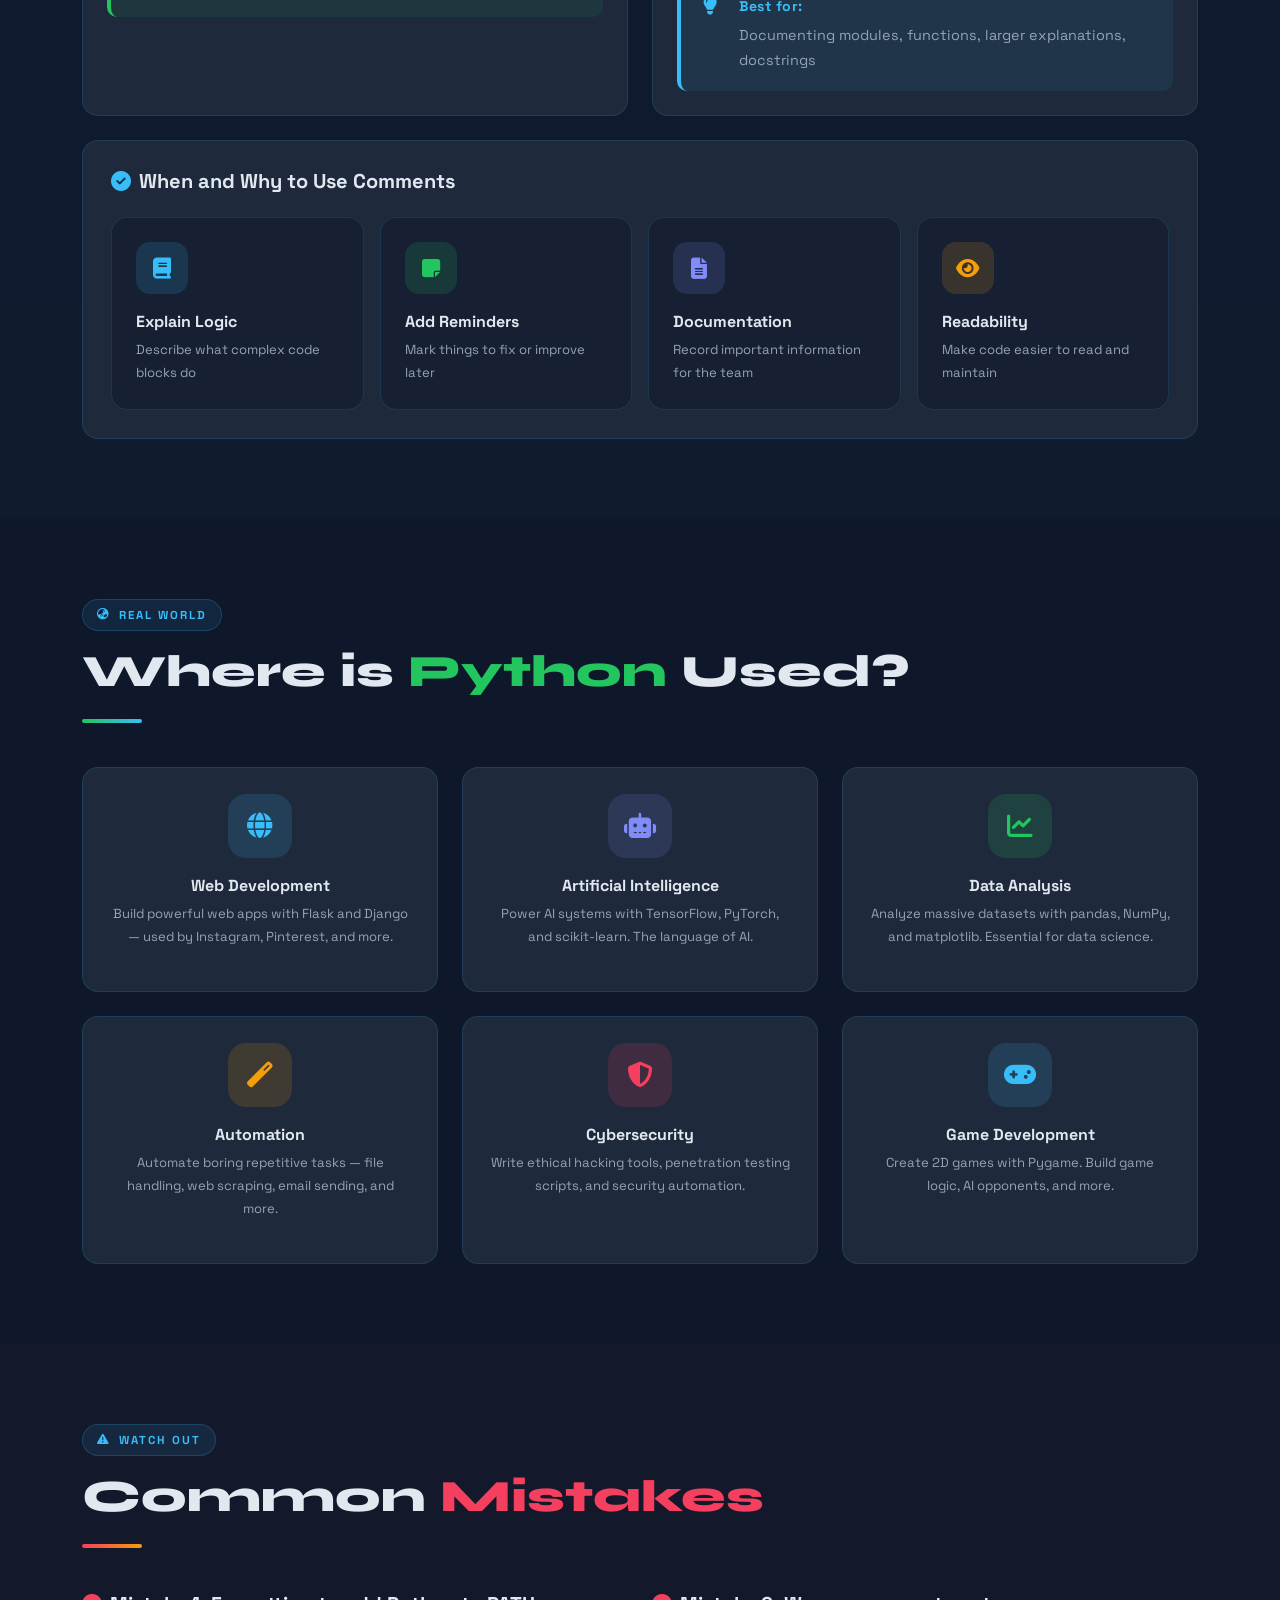
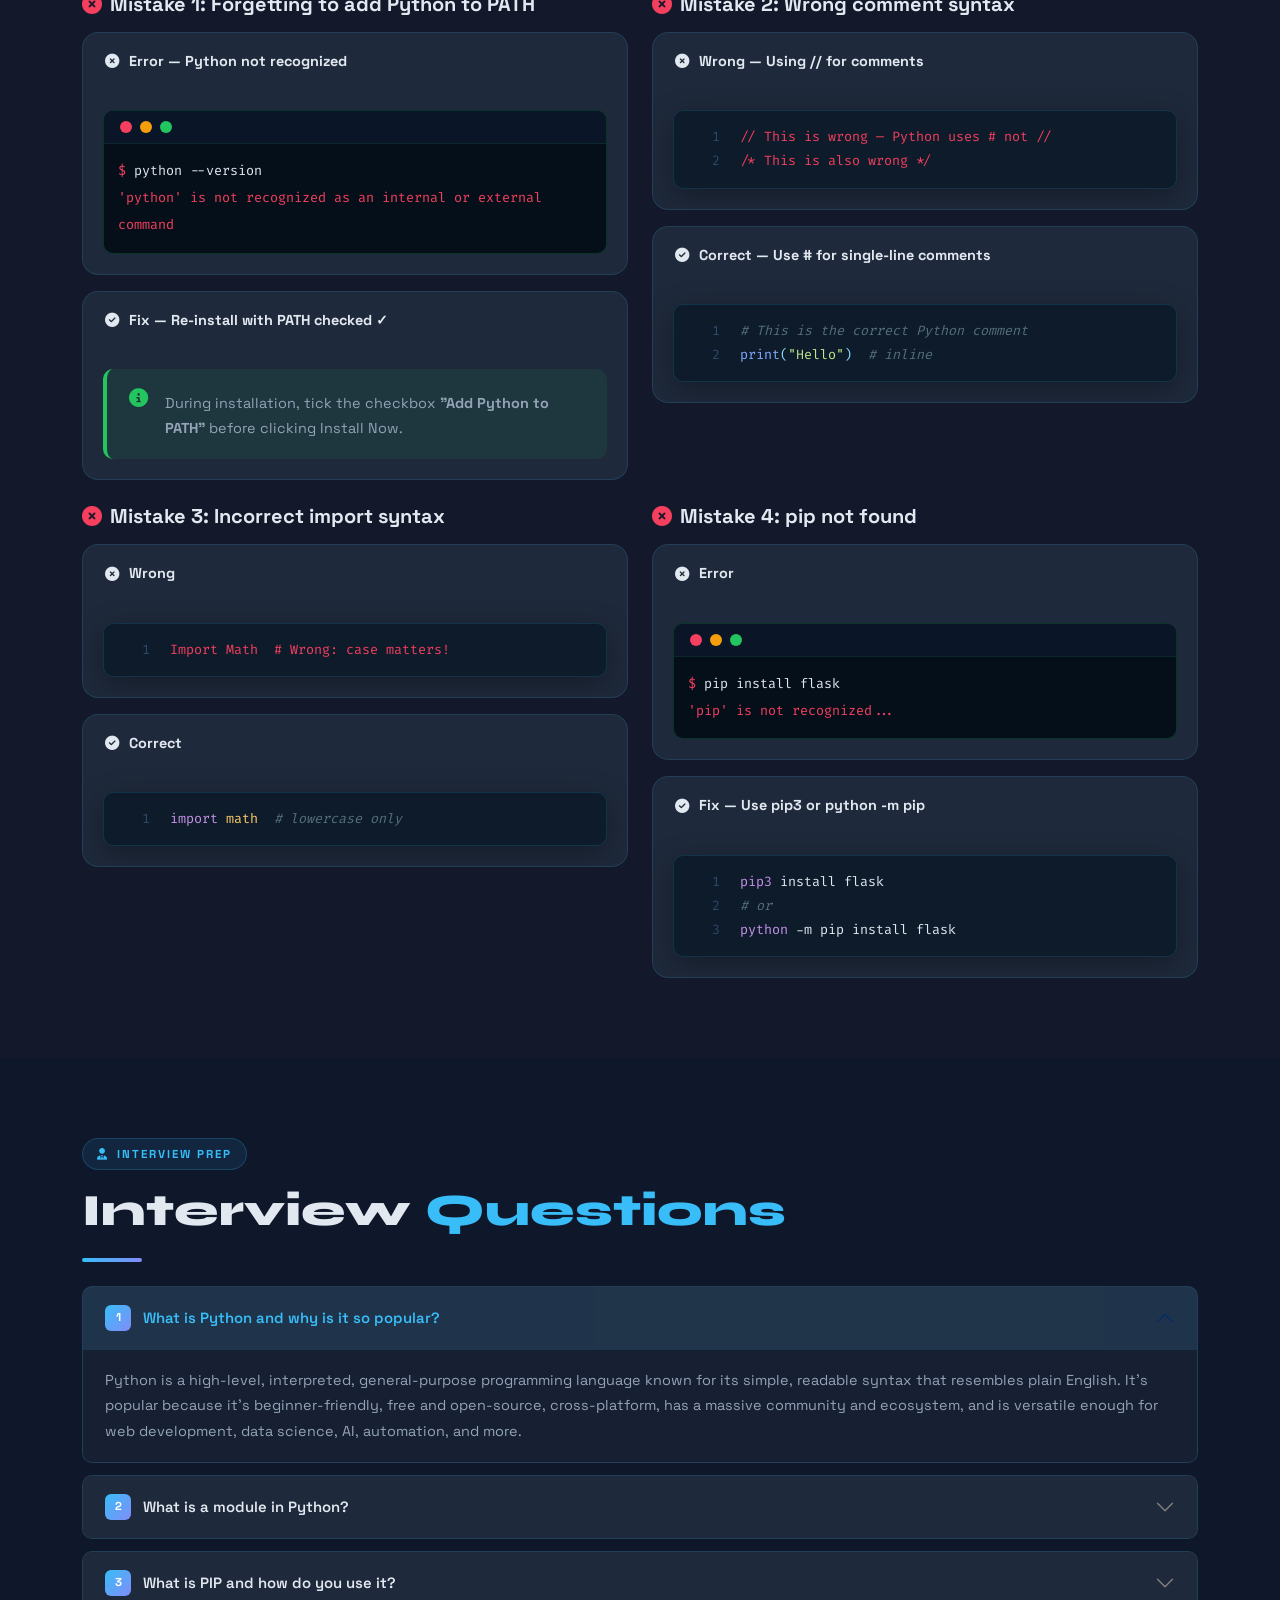
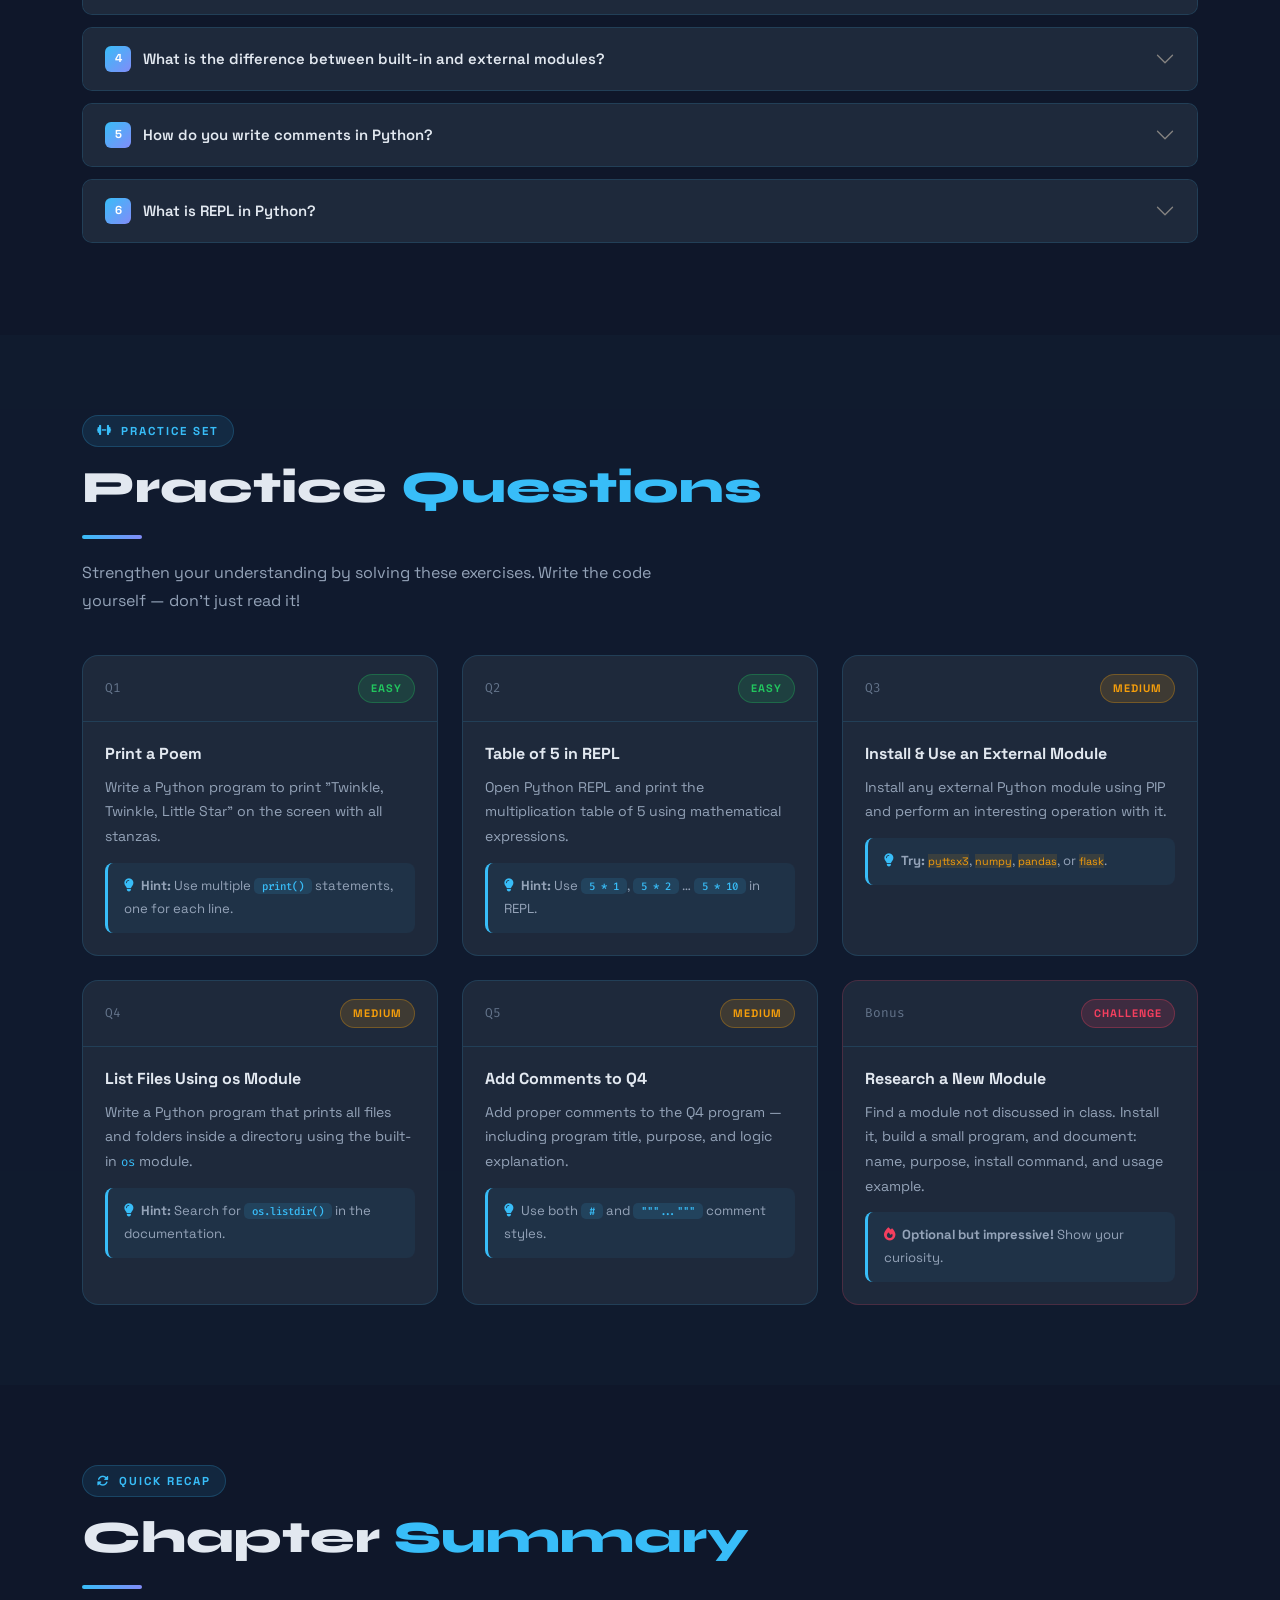
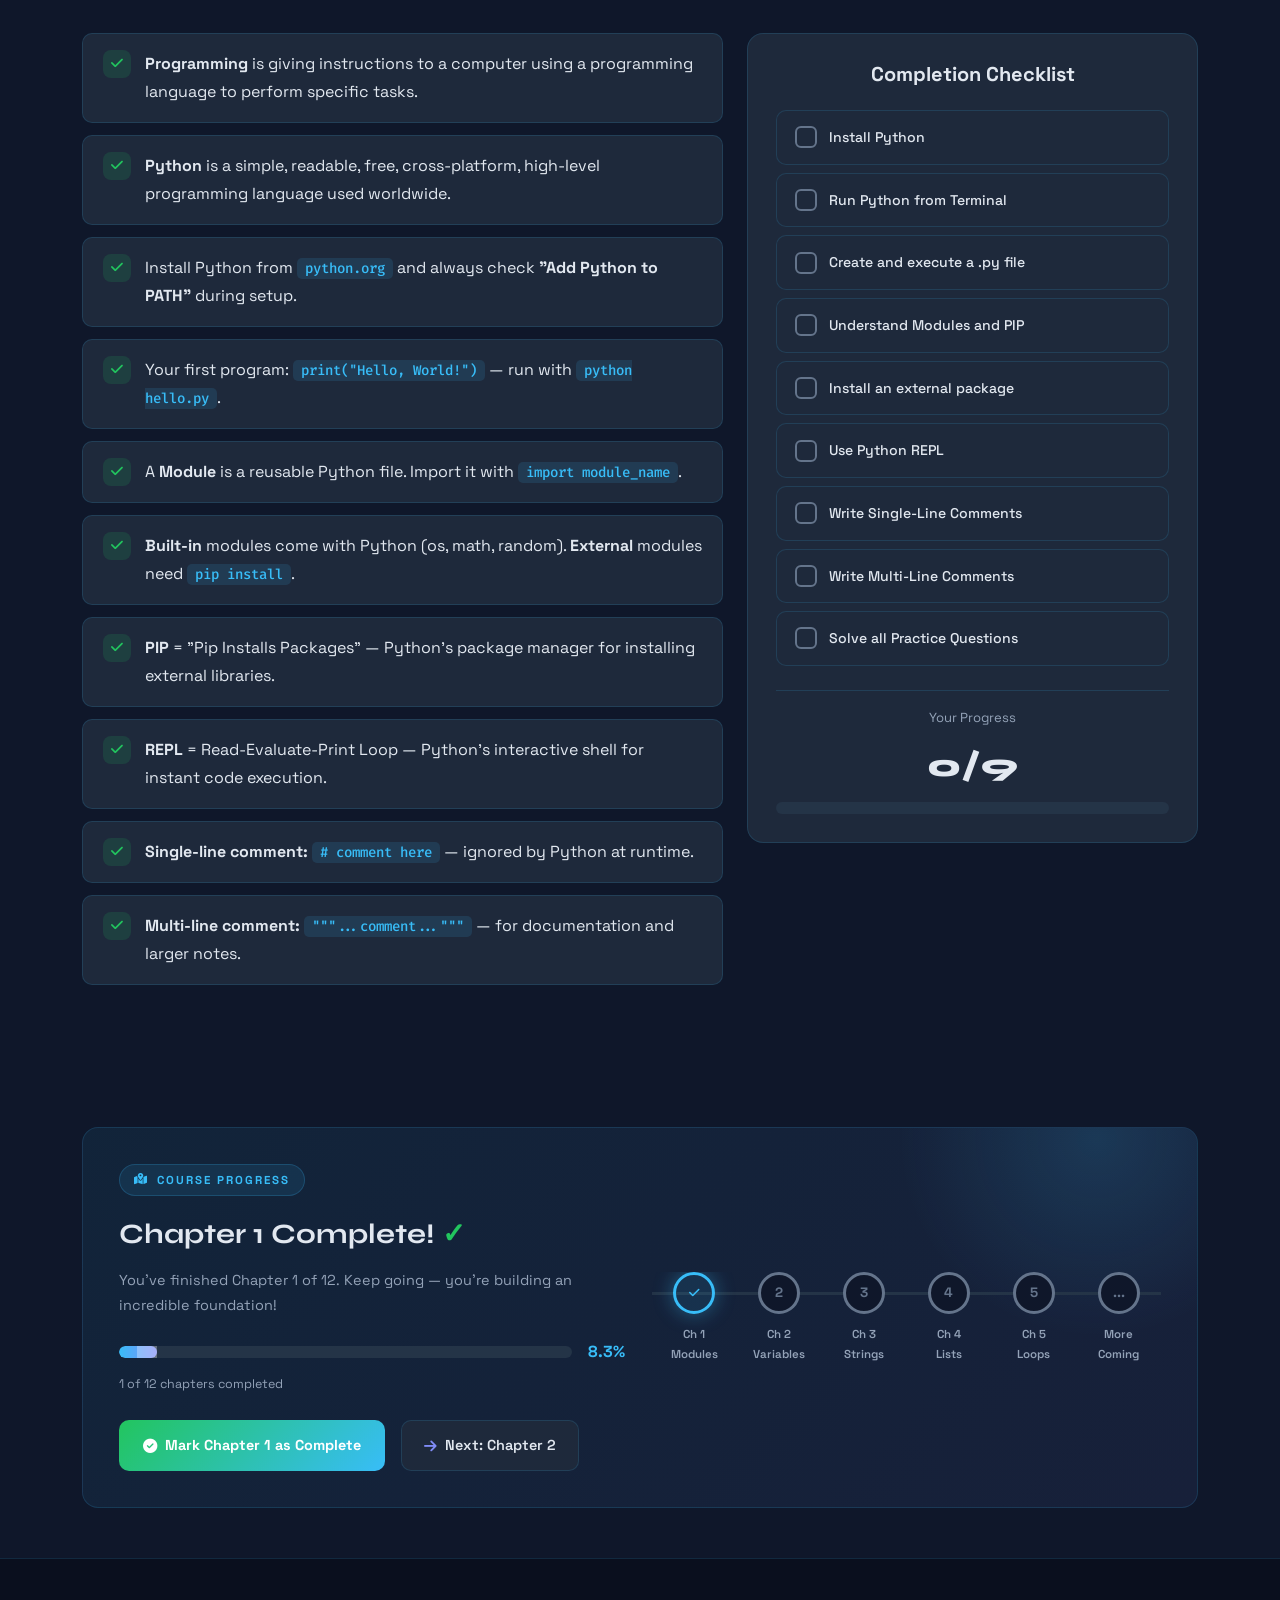
==== commit e4391c59: "chapter - 3 is updated" ====
--- a/Chapter-1/index.html
+++ b/Chapter-1/index.html
@@ -1526,7 +1526,7 @@
         <div class="footer-col-title">Chapters</div>
         <a href="../Chapter-1/index.html" class="footer-link"><i class="fas fa-chevron-right me-1" style="font-size:0.6rem;color:var(--accent)"></i>Chapter 1 – Modules &amp; PIP</a>
         <a href="../Chapter-2/index.html" class="footer-link"><i class="fas fa-chevron-right me-1" style="font-size:0.6rem;color:var(--accent)"></i>Chapter 2 – Variables</a>
-        <a href="../coming-soon.html" class="footer-link"><i class="fas fa-chevron-right me-1" style="font-size:0.6rem;color:var(--text-dim)"></i>Chapter 3 – Strings (Soon)</a>
+        <a href="../Chapter-3/index.html" class="footer-link"><i class="fas fa-chevron-right me-1" style="font-size:0.6rem;color:var(--accent)"></i>Chapter 3 – Strings</a>
         <a href="../index.html#chapters" class="footer-link"><i class="fas fa-chevron-right me-1" style="font-size:0.6rem;color:var(--text-dim)"></i>All Chapters →</a>
       </div>
 
